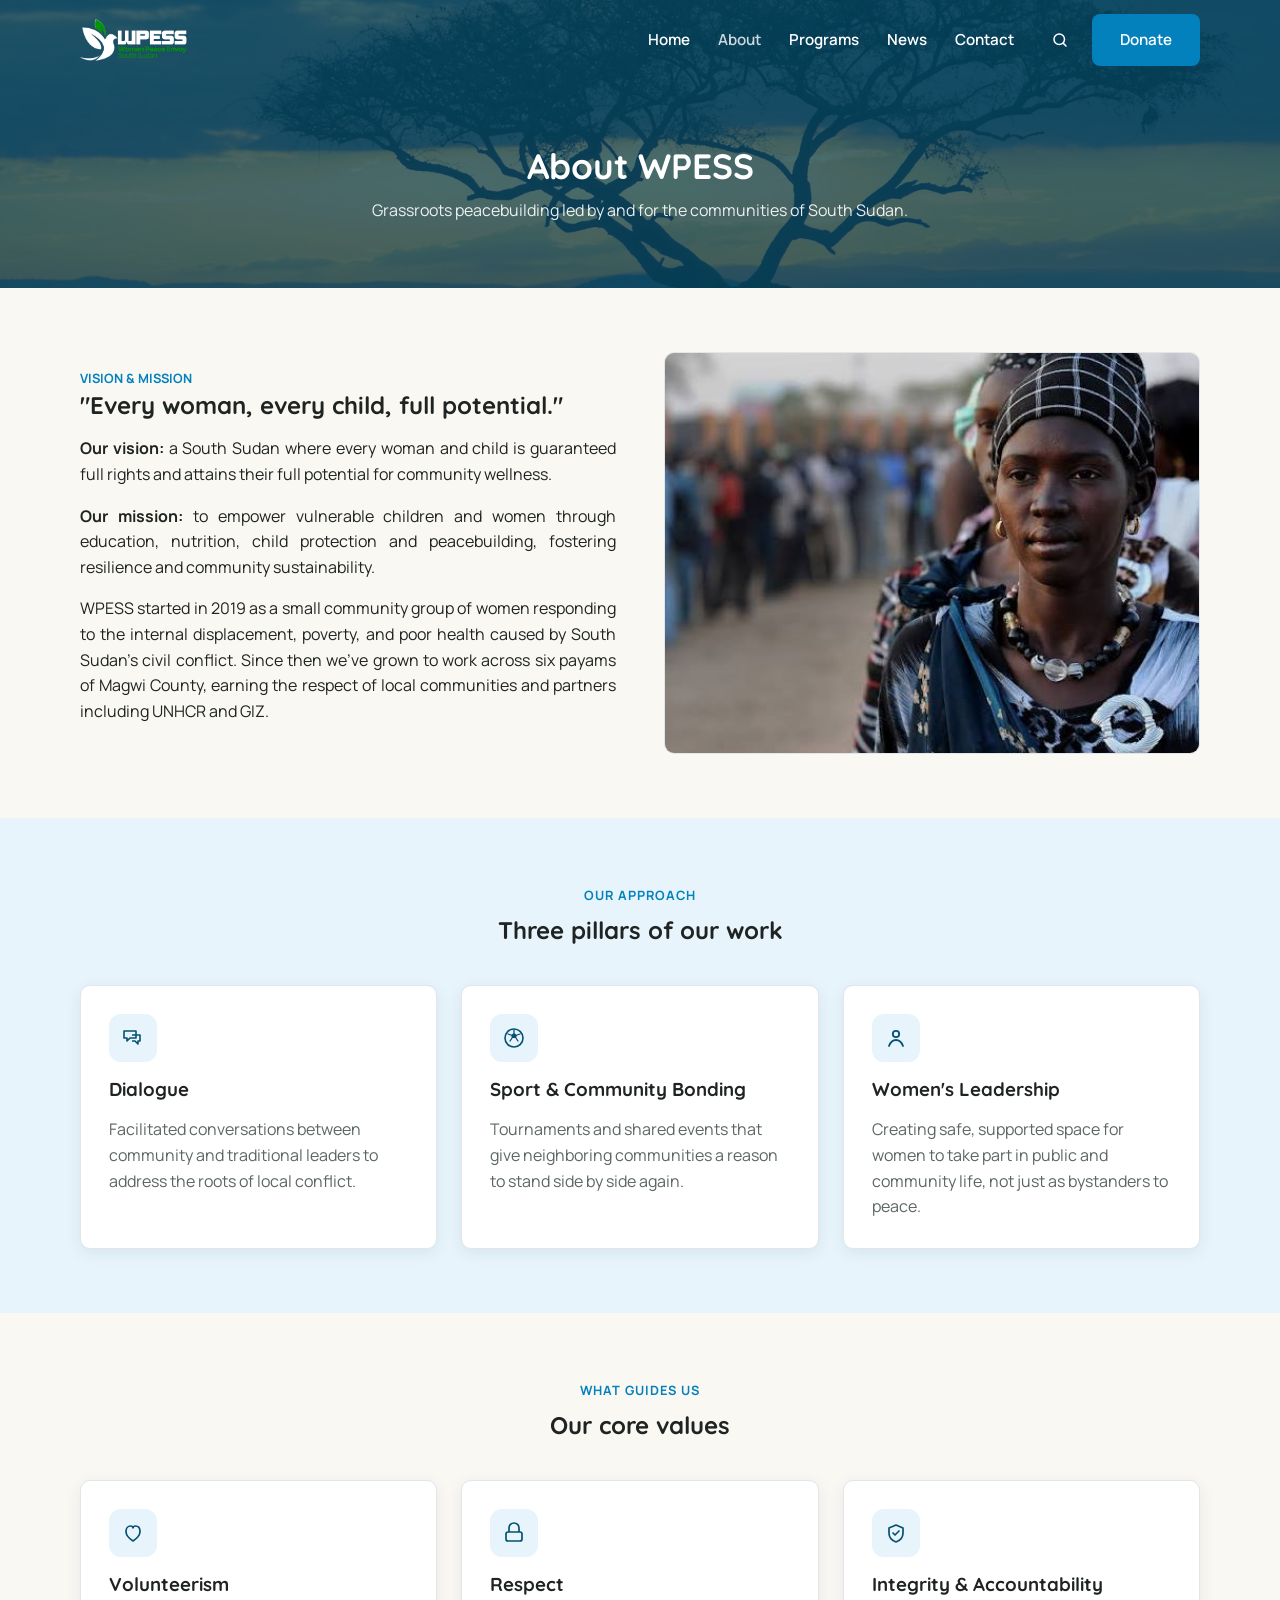
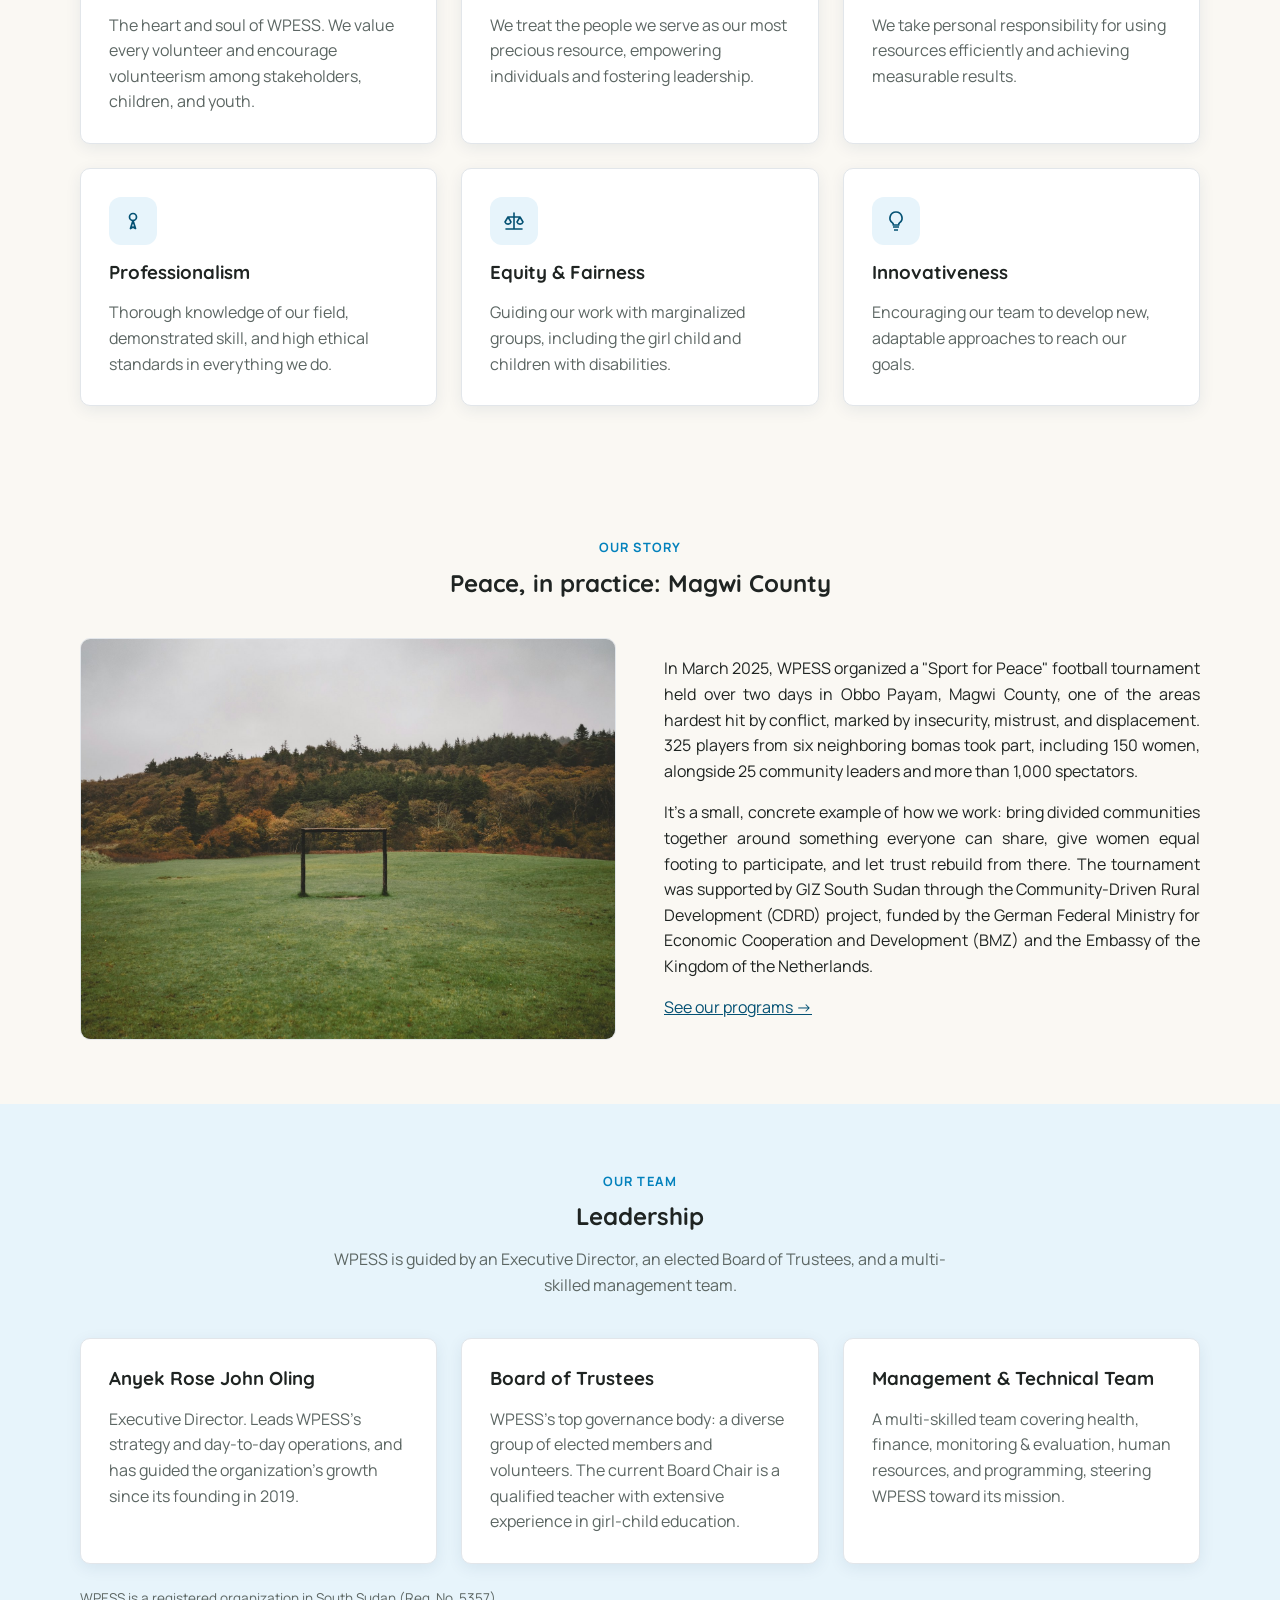
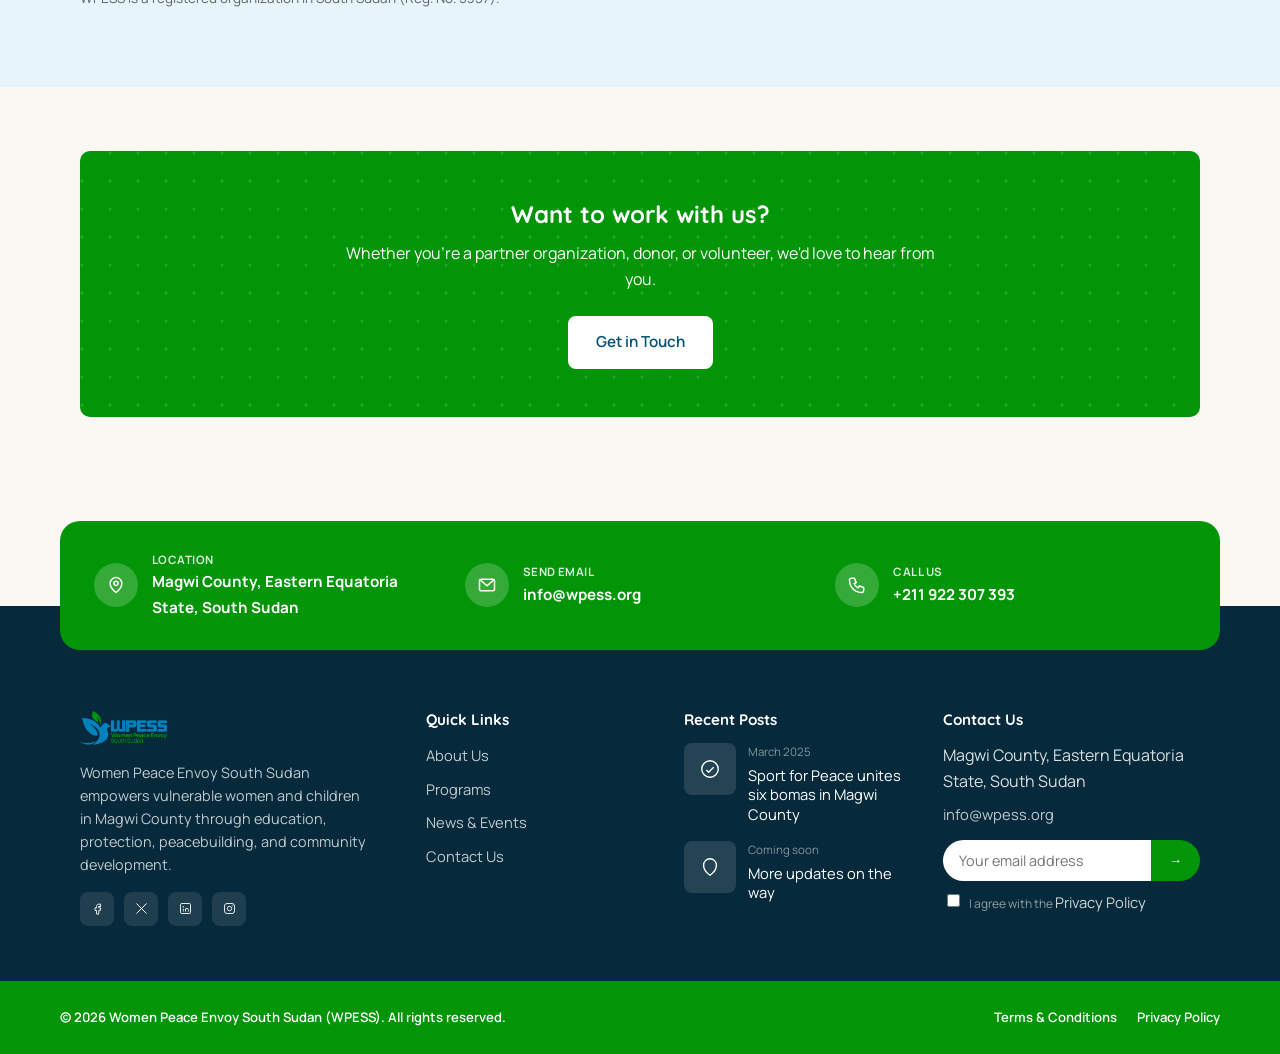
==== about/index.html @ 91c0497a "Serve pages at clean URLs without .html extensions Restructures about/contact/donate/news/programs i" ====
<!DOCTYPE html>
<html lang="en">
<head>
<meta charset="UTF-8" />
<meta name="viewport" content="width=device-width, initial-scale=1.0" />
<title>About Us | WPESS</title>
<meta name="description" content="Learn about Women Peace Envoy South Sudan (WPESS) and our approach to peacebuilding in Magwi County and beyond." />
<link rel="icon" type="image/png" sizes="32x32" href="/images/favicon-32.png" />
<link rel="icon" type="image/png" sizes="16x16" href="/images/favicon-16.png" />
<link rel="apple-touch-icon" sizes="180x180" href="/images/favicon-180.png" />
<link rel="preconnect" href="https://fonts.googleapis.com" />
<link rel="preconnect" href="https://fonts.gstatic.com" crossorigin />
<link href="https://fonts.googleapis.com/css2?family=Manrope:wght@400;500;600;700;800&family=Quicksand:wght@600;700&display=swap" rel="stylesheet" />
<link rel="stylesheet" href="/css/style.css" />
</head>
<body>

<header class="site-header">
  <div class="container nav-wrap">
    <a href="/" class="brand">
      <img src="/images/wpess-logo.png" alt="WPESS: Women Peace Envoy South Sudan" class="brand-logo brand-logo-color" />
      <img src="/images/wpess-logo-white.png" alt="WPESS: Women Peace Envoy South Sudan" class="brand-logo brand-logo-white" />
    </a>
    <div class="nav-right">
      <div class="nav-links-wrap">
        <ul class="nav-links">
          <li><a href="/">Home</a></li>
          <li><a href="/about/" class="active">About</a></li>
          <li class="has-mega">
            <a href="/programs/">Programs</a>
            <button class="mega-toggle" aria-label="Toggle Programs menu" aria-expanded="false">
              <svg width="10" height="10" viewBox="0 0 24 24" fill="none"><path d="m6 9 6 6 6-6" stroke="currentColor" stroke-width="2" stroke-linecap="round" stroke-linejoin="round"/></svg>
            </button>
            <div class="mega-menu">
              <div class="mega-grid">
                <div class="mega-col">
                  <h4>Our Approach</h4>
                  <ul>
                    <li><a href="/about/">Dialogue</a></li>
                    <li><a href="/about/">Sport &amp; Community Bonding</a></li>
                    <li><a href="/about/">Women's Leadership</a></li>
                  </ul>
                </div>
                <div class="mega-col mega-feature">
                  <span class="tag">Featured Program</span>
                  <h4>Sport for Peace</h4>
                  <p>325 players, 6 bomas, one tournament that rebuilt trust in Magwi County.</p>
                  <a href="/programs/" class="mega-feature-link">Read the story →</a>
                </div>
                <div class="mega-col">
                  <h4>Get Involved</h4>
                  <ul>
                    <li><a href="/donate/">Donate</a></li>
                    <li><a href="/contact/">Volunteer</a></li>
                    <li><a href="/contact/">Partner With Us</a></li>
                  </ul>
                </div>
              </div>
            </div>
          </li>
          <li><a href="/news/">News</a></li>
          <li><a href="/contact/">Contact</a></li>
        </ul>
      </div>
      <div class="nav-actions">
        <div class="nav-search">
          <button class="search-toggle" aria-label="Search" aria-expanded="false">
            <svg width="18" height="18" viewBox="0 0 24 24" fill="none"><circle cx="11" cy="11" r="7" stroke="currentColor" stroke-width="2"/><path d="m20 20-3.5-3.5" stroke="currentColor" stroke-width="2" stroke-linecap="round"/></svg>
          </button>
          <div class="nav-search-panel">
            <input type="search" class="nav-search-input" placeholder="Search the site" aria-label="Search the site" />
            <div class="nav-search-results"></div>
          </div>
        </div>
        <a href="/donate/" class="btn btn-secondary">Donate</a>
        <button class="nav-toggle" aria-label="Toggle navigation" aria-expanded="false">
          <span></span><span></span><span></span>
        </button>
      </div>
    </div>
  </div>
</header>

<section class="page-hero">
  <div class="container">
    <h1>About WPESS</h1>
    <p>Grassroots peacebuilding led by and for the communities of South Sudan.</p>
  </div>
</section>

<section>
  <div class="container feature-split">
    <div>
      <span class="eyebrow" style="color:var(--color-primary); font-weight:700; text-transform:uppercase; font-size:0.8rem;">Vision &amp; Mission</span>
      <h2>"Every woman, every child, full potential."</h2>
      <p><strong>Our vision:</strong> a South Sudan where every woman and child is guaranteed full rights and attains their full potential for community wellness.</p>
      <p><strong>Our mission:</strong> to empower vulnerable children and women through education, nutrition, child protection and peacebuilding, fostering resilience and community sustainability.</p>
      <p>WPESS started in 2019 as a small community group of women responding to the internal displacement, poverty, and poor health caused by South Sudan's civil conflict. Since then we've grown to work across six payams of Magwi County, earning the respect of local communities and partners including UNHCR and GIZ.</p>
    </div>
    <div class="feature-media photo">
      <img src="/images/woman-1.jpg" alt="A member of the WPESS community in South Sudan" />
    </div>
  </div>
</section>

<section class="stats-bar">
  <div class="container">
    <div class="section-heading">
      <span class="eyebrow">Our Approach</span>
      <h2>Three pillars of our work</h2>
    </div>
    <div class="card-grid">
      <div class="card">
        <div class="icon-badge">
          <svg width="24" height="24" viewBox="0 0 24 24" fill="none"><path d="M3 5h12v7H9l-3 3v-3H3V5Z" stroke="#045173" stroke-width="1.6" stroke-linejoin="round"/><path d="M11 9h8v6h-2v3l-3-3h-3" stroke="#045173" stroke-width="1.6" stroke-linejoin="round"/></svg>
        </div>
        <h3>Dialogue</h3>
        <p>Facilitated conversations between community and traditional leaders to address the roots of local conflict.</p>
      </div>
      <div class="card">
        <div class="icon-badge">
          <svg width="24" height="24" viewBox="0 0 24 24" fill="none"><circle cx="12" cy="12" r="9" stroke="#045173" stroke-width="1.6"/><path d="M12 7l3 2-1 3h-4l-1-3 3-2Z" fill="#045173"/><path d="M12 7V4M15 9l3-1M14 12l2 3M10 12l-2 3M9 9 6 8" stroke="#045173" stroke-width="1.3" stroke-linecap="round"/></svg>
        </div>
        <h3>Sport &amp; Community Bonding</h3>
        <p>Tournaments and shared events that give neighboring communities a reason to stand side by side again.</p>
      </div>
      <div class="card">
        <div class="icon-badge">
          <svg width="24" height="24" viewBox="0 0 24 24" fill="none"><circle cx="12" cy="8" r="3.2" stroke="#045173" stroke-width="1.8"/><path d="M5 20c1.5-4 4.2-6 7-6s5.5 2 7 6" stroke="#045173" stroke-width="1.8" stroke-linecap="round"/></svg>
        </div>
        <h3>Women's Leadership</h3>
        <p>Creating safe, supported space for women to take part in public and community life, not just as bystanders to peace.</p>
      </div>
    </div>
  </div>
</section>

<section>
  <div class="container">
    <div class="section-heading">
      <span class="eyebrow">What Guides Us</span>
      <h2>Our core values</h2>
    </div>
    <div class="card-grid">
      <div class="card">
        <div class="icon-badge">
          <svg width="24" height="24" viewBox="0 0 24 24" fill="none"><path d="M12 20s-7-4.2-7-9.5C5 7 7 5 9.5 5c1.2 0 2.4.7 2.5 2 .1-1.3 1.3-2 2.5-2C17 5 19 7 19 10.5 19 15.8 12 20 12 20Z" stroke="#045173" stroke-width="1.7" stroke-linejoin="round"/></svg>
        </div>
        <h3>Volunteerism</h3>
        <p>The heart and soul of WPESS. We value every volunteer and encourage volunteerism among stakeholders, children, and youth.</p>
      </div>
      <div class="card">
        <div class="icon-badge">
          <svg width="24" height="24" viewBox="0 0 24 24" fill="none"><path d="M7 11V7a5 5 0 0 1 10 0v4" stroke="#045173" stroke-width="1.7"/><rect x="4" y="11" width="16" height="9" rx="2" stroke="#045173" stroke-width="1.7"/></svg>
        </div>
        <h3>Respect</h3>
        <p>We treat the people we serve as our most precious resource, empowering individuals and fostering leadership.</p>
      </div>
      <div class="card">
        <div class="icon-badge">
          <svg width="24" height="24" viewBox="0 0 24 24" fill="none"><path d="M12 4 5 7v5c0 4.4 3 7.6 7 9 4-1.4 7-4.6 7-9V7l-7-3Z" stroke="#045173" stroke-width="1.7" stroke-linejoin="round"/><path d="m9 12 2 2 4-4" stroke="#045173" stroke-width="1.7" stroke-linecap="round" stroke-linejoin="round"/></svg>
        </div>
        <h3>Integrity &amp; Accountability</h3>
        <p>We take personal responsibility for using resources efficiently and achieving measurable results.</p>
      </div>
      <div class="card">
        <div class="icon-badge">
          <svg width="24" height="24" viewBox="0 0 24 24" fill="none"><circle cx="12" cy="8" r="3.5" stroke="#045173" stroke-width="1.7"/><path d="m12 11.5 2.5 8-2.5-1.5-2.5 1.5 2.5-8Z" stroke="#045173" stroke-width="1.7" stroke-linejoin="round"/></svg>
        </div>
        <h3>Professionalism</h3>
        <p>Thorough knowledge of our field, demonstrated skill, and high ethical standards in everything we do.</p>
      </div>
      <div class="card">
        <div class="icon-badge">
          <svg width="24" height="24" viewBox="0 0 24 24" fill="none"><path d="M12 4v16M6 8l-3 5a3.2 3.2 0 0 0 6 0L6 8Zm12 0l-3 5a3.2 3.2 0 0 0 6 0l-3-5ZM4 20h16M6 8h12" stroke="#045173" stroke-width="1.6" stroke-linecap="round" stroke-linejoin="round"/></svg>
        </div>
        <h3>Equity &amp; Fairness</h3>
        <p>Guiding our work with marginalized groups, including the girl child and children with disabilities.</p>
      </div>
      <div class="card">
        <div class="icon-badge">
          <svg width="24" height="24" viewBox="0 0 24 24" fill="none"><path d="M9 18h6M10 21h4M12 3a6 6 0 0 0-3.5 10.9c.5.4.8 1 .8 1.6v.5h5.4v-.5c0-.6.3-1.2.8-1.6A6 6 0 0 0 12 3Z" stroke="#045173" stroke-width="1.7" stroke-linejoin="round"/></svg>
        </div>
        <h3>Innovativeness</h3>
        <p>Encouraging our team to develop new, adaptable approaches to reach our goals.</p>
      </div>
    </div>
  </div>
</section>

<section>
  <div class="container">
    <div class="section-heading">
      <span class="eyebrow">Our Story</span>
      <h2>Peace, in practice: Magwi County</h2>
    </div>
    <div class="feature-split">
      <div class="feature-media photo">
        <img src="/images/football-field.jpg" alt="Football pitch" />
      </div>
      <div>
        <p>In March 2025, WPESS organized a "Sport for Peace" football tournament held over two days in Obbo Payam, Magwi County, one of the areas hardest hit by conflict, marked by insecurity, mistrust, and displacement. 325 players from six neighboring bomas took part, including 150 women, alongside 25 community leaders and more than 1,000 spectators.</p>
        <p>It's a small, concrete example of how we work: bring divided communities together around something everyone can share, give women equal footing to participate, and let trust rebuild from there. The tournament was supported by GIZ South Sudan through the Community-Driven Rural Development (CDRD) project, funded by the German Federal Ministry for Economic Cooperation and Development (BMZ) and the Embassy of the Kingdom of the Netherlands.</p>
        <p><a href="/programs/">See our programs →</a></p>
      </div>
    </div>
  </div>
</section>

<section class="stats-bar">
  <div class="container">
    <div class="section-heading">
      <span class="eyebrow">Our Team</span>
      <h2>Leadership</h2>
      <p>WPESS is guided by an Executive Director, an elected Board of Trustees, and a multi-skilled management team.</p>
    </div>
    <div class="card-grid">
      <div class="card">
        <h3>Anyek Rose John Oling</h3>
        <p>Executive Director. Leads WPESS's strategy and day-to-day operations, and has guided the organization's growth since its founding in 2019.</p>
      </div>
      <div class="card">
        <h3>Board of Trustees</h3>
        <p>WPESS's top governance body: a diverse group of elected members and volunteers. The current Board Chair is a qualified teacher with extensive experience in girl-child education.</p>
      </div>
      <div class="card">
        <h3>Management &amp; Technical Team</h3>
        <p>A multi-skilled team covering health, finance, monitoring &amp; evaluation, human resources, and programming, steering WPESS toward its mission.</p>
      </div>
    </div>
    <p class="form-note" style="margin-top:24px;">WPESS is a registered organization in South Sudan (Reg. No. 5357).</p>
  </div>
</section>

<section>
  <div class="container">
    <div class="cta-banner">
      <h2>Want to work with us?</h2>
      <p>Whether you're a partner organization, donor, or volunteer, we'd love to hear from you.</p>
      <a href="/contact/" class="btn btn-secondary">Get in Touch</a>
    </div>
  </div>
</section>

<section class="contact-strip">
  <div class="container contact-strip-grid">
    <div class="contact-strip-item">
      <span class="contact-strip-icon">
        <svg width="20" height="20" viewBox="0 0 24 24" fill="none"><path d="M12 21s-7-5-7-11a7 7 0 0 1 14 0c0 6-7 11-7 11Z" stroke="#fff" stroke-width="1.8"/><circle cx="12" cy="10" r="2.5" stroke="#fff" stroke-width="1.8"/></svg>
      </span>
      <div>
        <strong>Location</strong>
        <span>Magwi County, Eastern Equatoria State, South Sudan</span>
      </div>
    </div>
    <div class="contact-strip-item">
      <span class="contact-strip-icon">
        <svg width="20" height="20" viewBox="0 0 24 24" fill="none"><rect x="3" y="5" width="18" height="14" rx="2" stroke="#fff" stroke-width="1.8"/><path d="m4 6 8 7 8-7" stroke="#fff" stroke-width="1.8"/></svg>
      </span>
      <div>
        <strong>Send Email</strong>
        <span>info@wpess.org</span>
      </div>
    </div>
    <div class="contact-strip-item">
      <span class="contact-strip-icon">
        <svg width="20" height="20" viewBox="0 0 24 24" fill="none"><path d="M5 4h4l2 5-2.5 1.5a12 12 0 0 0 5 5L15 13l5 2v4a2 2 0 0 1-2 2C9.4 21 3 14.6 3 6a2 2 0 0 1 2-2Z" stroke="#fff" stroke-width="1.8" stroke-linejoin="round"/></svg>
      </span>
      <div>
        <strong>Call Us</strong>
        <span>+211 922 307 393</span>
      </div>
    </div>
  </div>
</section>

<footer class="site-footer">
  <div class="container">
    <div class="footer-grid">
      <div>
        <img src="/images/wpess-logo.png" alt="WPESS logo" class="footer-logo" />
        <p style="color:rgba(255,255,255,0.75); font-size:0.9rem; max-width:32ch;">Women Peace Envoy South Sudan empowers vulnerable women and children in Magwi County through education, protection, peacebuilding, and community development.</p>
        <!-- TODO: link these to WPESS's real social media accounts -->
        <div class="social-icons">
          <a href="#" aria-label="Facebook"><svg width="15" height="15" viewBox="0 0 24 24" fill="none"><path d="M14 9h3V5h-3c-2 0-3.5 1.5-3.5 3.5V11H8v4h2.5v6H14v-6h2.6l.4-4h-3V9c0-.6.4-1 1-1Z" stroke="#fff" stroke-width="1.4" stroke-linejoin="round"/></svg></a>
          <a href="#" aria-label="X / Twitter"><svg width="15" height="15" viewBox="0 0 24 24" fill="none"><path d="M4 4l16 16M20 4 4 20" stroke="#fff" stroke-width="1.6"/></svg></a>
          <a href="#" aria-label="LinkedIn"><svg width="15" height="15" viewBox="0 0 24 24" fill="none"><rect x="4" y="4" width="16" height="16" rx="2" stroke="#fff" stroke-width="1.4"/><circle cx="8.5" cy="9" r="1" fill="#fff"/><path d="M8.5 12v5M12 12v5M12 14c0-1.4 1-2.3 2.3-2.3s2.2.9 2.2 2.3v3" stroke="#fff" stroke-width="1.3"/></svg></a>
          <a href="#" aria-label="Instagram"><svg width="15" height="15" viewBox="0 0 24 24" fill="none"><rect x="4" y="4" width="16" height="16" rx="4" stroke="#fff" stroke-width="1.4"/><circle cx="12" cy="12" r="3.5" stroke="#fff" stroke-width="1.4"/><circle cx="16.5" cy="7.5" r="0.8" fill="#fff"/></svg></a>
        </div>
      </div>
      <div>
        <h4>Quick Links</h4>
        <ul>
          <li><a href="/about/">About Us</a></li>
          <li><a href="/programs/">Programs</a></li>
          <li><a href="/news/">News &amp; Events</a></li>
          <li><a href="/contact/">Contact Us</a></li>
        </ul>
      </div>
      <div>
        <h4>Recent Posts</h4>
        <!-- TODO: replace with real recent posts as they're published on news.html -->
        <div class="footer-post">
          <span class="footer-post-thumb">
            <svg width="22" height="22" viewBox="0 0 24 24" fill="none"><circle cx="12" cy="12" r="9" stroke="#fff" stroke-width="1.5"/><path d="M8 13l2.5 2.5L16 10" stroke="#fff" stroke-width="1.5"/></svg>
          </span>
          <div>
            <div class="footer-post-meta">March 2025</div>
            <div class="footer-post-title"><a href="/news/" style="color:#fff;text-decoration:none;">Sport for Peace unites six bomas in Magwi County</a></div>
          </div>
        </div>
        <div class="footer-post">
          <span class="footer-post-thumb">
            <svg width="22" height="22" viewBox="0 0 24 24" fill="none"><path d="M12 21s-7-5-7-11a7 7 0 0 1 14 0c0 6-7 11-7 11Z" stroke="#fff" stroke-width="1.5"/></svg>
          </span>
          <div>
            <div class="footer-post-meta">Coming soon</div>
            <div class="footer-post-title"><a href="/news/" style="color:#fff;text-decoration:none;">More updates on the way</a></div>
          </div>
        </div>
      </div>
      <div>
        <h4>Contact Us</h4>
        <ul>
          <li>Magwi County, Eastern Equatoria State, South Sudan</li>
          <li><a href="mailto:info@wpess.org">info@wpess.org</a></li>
        </ul>
        <form data-local-only>
          <div class="newsletter-inline">
            <input type="email" name="email" placeholder="Your email address" required aria-label="Email address" />
            <button type="submit" aria-label="Subscribe">→</button>
          </div>
          <label class="newsletter-agree">
            <input type="checkbox" required style="margin-top:3px;" />
            <span>I agree with the <a href="#" style="color:rgba(255,255,255,0.8);">Privacy Policy</a></span>
          </label>
          <p class="form-status"></p>
        </form>
      </div>
    </div>
  </div>
  <div class="footer-bottom">
    <div class="container footer-bottom-inner">
      <div>&copy; <span id="year"></span> Women Peace Envoy South Sudan (WPESS). All rights reserved.</div>
      <div class="footer-bottom-links">
        <a href="#">Terms &amp; Conditions</a>
        <a href="#">Privacy Policy</a>
      </div>
    </div>
  </div>
</footer>

<script>document.getElementById("year").textContent = new Date().getFullYear();</script>
<script src="/js/script.js"></script>
</body>
</html>
---- css/style.css ----
/* WPESS - Women Peace Envoy South Sudan
   Base styles */

:root {
  --color-primary: #0281bc;
  --color-primary-dark: #045173;
  --color-primary-light: #e7f4fb;
  --color-accent: #029508;
  --color-accent-dark: #027a07;
  --color-footer: #06293b;
  --color-ink: #1f2422;
  --color-muted: #5c6663;
  --color-bg: #faf8f3;
  --color-surface: #ffffff;
  --color-border: #e2e6ea;
  --radius: 10px;
  --shadow: 0 4px 16px rgba(15, 45, 84, 0.08);
  --max-width: 1160px;
}

* {
  box-sizing: border-box;
}

html {
  scroll-behavior: smooth;
}

body {
  margin: 0;
  font-family: "Manrope", "Segoe UI", system-ui, -apple-system, Roboto, Helvetica, Arial, sans-serif;
  color: var(--color-ink);
  background: var(--color-bg);
  line-height: 1.6;
}

h1, h2, h3, h4 {
  font-family: "Quicksand", "Segoe UI", system-ui, -apple-system, Roboto, Helvetica, Arial, sans-serif;
}

img {
  max-width: 100%;
  display: block;
}

a {
  color: var(--color-primary-dark);
}

.container {
  max-width: var(--max-width);
  margin: 0 auto;
  padding: 0 20px;
}

h1, h2, h3, h4 {
  line-height: 1.25;
  margin: 0 0 0.5em;
}

section {
  padding: 64px 0;
}

.section-heading {
  text-align: center;
  max-width: 640px;
  margin: 0 auto 40px;
}

.section-heading .eyebrow {
  display: inline-block;
  color: var(--color-primary);
  font-weight: 700;
  letter-spacing: 0.08em;
  text-transform: uppercase;
  font-size: 0.8rem;
  margin-bottom: 10px;
}

.section-heading p {
  color: var(--color-muted);
}

/* Buttons */
.btn {
  display: inline-block;
  padding: 12px 26px;
  border-radius: 8px;
  font-weight: 600;
  text-decoration: none;
  border: 2px solid transparent;
  cursor: pointer;
  font-size: 0.95rem;
  transition: transform 0.15s ease, background 0.15s ease, color 0.15s ease;
}

.btn:hover {
  transform: translateY(-1px);
}

.btn-primary {
  background: var(--color-accent);
  color: #fff;
}

.btn-primary:hover {
  background: var(--color-accent-dark);
  color: #fff;
}

.btn-outline {
  background: transparent;
  border-color: rgba(255, 255, 255, 0.7);
  color: #fff;
}

.btn-outline:hover {
  background: rgba(255, 255, 255, 0.15);
}

.btn-secondary {
  background: var(--color-primary);
  color: #fff;
}

.btn-secondary:hover {
  background: var(--color-primary-dark);
}

.btn-paypal {
  background: #003087;
  color: #fff;
  display: inline-flex;
  align-items: center;
  gap: 8px;
  margin-top: 6px;
}

.btn-paypal:hover {
  background: #001c64;
  color: #fff;
}

/* Header / Nav */
.site-header {
  position: fixed;
  top: 0;
  left: 0;
  right: 0;
  z-index: 100;
  background: transparent;
  border-bottom: 0;
  transition: background 0.25s ease, box-shadow 0.25s ease;
}

.site-header.scrolled {
  background: var(--color-surface);
  border-bottom: 1px solid var(--color-border);
  box-shadow: 0 4px 16px rgba(15, 45, 84, 0.08);
}

.nav-wrap {
  display: flex;
  align-items: center;
  justify-content: space-between;
  padding: 14px 20px;
}

.brand {
  display: flex;
  align-items: center;
  gap: 10px;
  text-decoration: none;
  color: var(--color-ink);
}

.brand-logo {
  height: 44px;
  width: auto;
}

.brand-logo-color {
  display: none;
}

.brand-logo-white {
  display: block;
}

.site-header.scrolled .brand-logo-color {
  display: block;
}

.site-header.scrolled .brand-logo-white {
  display: none;
}

.footer-logo {
  height: 36px;
  width: auto;
  display: block;
  margin-bottom: 14px;
}

.nav-right {
  display: flex;
  align-items: center;
  gap: 28px;
}

.nav-links {
  display: flex;
  align-items: center;
  gap: 28px;
  list-style: none;
  margin: 0;
  padding: 0;
}

.nav-links a {
  text-decoration: none;
  color: #fff;
  font-weight: 600;
  font-size: 0.95rem;
  transition: color 0.25s ease;
}

.nav-links a.active,
.nav-links a:hover {
  color: #fff;
  opacity: 0.8;
}

.site-header.scrolled .nav-links a {
  color: var(--color-ink);
}

.site-header.scrolled .nav-links a.active,
.site-header.scrolled .nav-links a:hover {
  color: var(--color-primary);
  opacity: 1;
}

.nav-actions {
  display: flex;
  align-items: center;
  gap: 14px;
}

.nav-actions .btn,
.nav-actions .btn:hover {
  color: #fff;
}

/* Header search */
.nav-search {
  position: relative;
}

.search-toggle {
  display: flex;
  align-items: center;
  justify-content: center;
  width: 36px;
  height: 36px;
  background: none;
  border: none;
  border-radius: 50%;
  cursor: pointer;
  color: #fff;
  transition: background 0.15s ease, color 0.15s ease;
}

.site-header.scrolled .search-toggle {
  color: var(--color-ink);
}

.search-toggle:hover {
  background: var(--color-primary-light);
  color: var(--color-primary);
}

.nav-search-panel {
  position: absolute;
  top: calc(100% + 12px);
  right: 0;
  width: 300px;
  max-width: 82vw;
  background: var(--color-surface);
  border: 1px solid var(--color-border);
  border-radius: 12px;
  box-shadow: var(--shadow);
  padding: 14px;
  opacity: 0;
  visibility: hidden;
  transform: translateY(6px);
  transition: opacity 0.2s ease, transform 0.2s ease, visibility 0.2s;
  z-index: 200;
}

.nav-search.open .nav-search-panel {
  opacity: 1;
  visibility: visible;
  transform: translateY(0);
}

.nav-search-input {
  width: 100%;
  padding: 9px 12px;
  border-radius: 8px;
  border: 1px solid var(--color-border);
  font-family: inherit;
  font-size: 0.9rem;
  background: var(--color-bg);
  color: var(--color-ink);
}

.nav-search-results {
  margin-top: 10px;
  display: flex;
  flex-direction: column;
  gap: 3px;
  max-height: 240px;
  overflow-y: auto;
}

.nav-search-results a {
  display: block;
  padding: 8px 10px;
  border-radius: 8px;
  text-decoration: none;
  color: var(--color-ink);
  font-size: 0.9rem;
  font-weight: 600;
}

.nav-search-results a:hover {
  background: var(--color-primary-light);
  color: var(--color-primary-dark);
}

.nav-search-empty {
  color: var(--color-muted);
  font-size: 0.85rem;
  padding: 6px 4px;
}

/* Mega menu */
.has-mega {
  position: relative;
  display: flex;
  align-items: center;
  gap: 2px;
}

.mega-toggle {
  display: none;
  background: none;
  border: none;
  cursor: pointer;
  padding: 4px;
  color: var(--color-ink);
}

.mega-menu {
  position: absolute;
  top: calc(100% + 18px);
  left: 50%;
  width: 640px;
  max-width: 90vw;
  background: var(--color-surface);
  border: 1px solid var(--color-border);
  border-radius: 14px;
  box-shadow: var(--shadow);
  padding: 28px;
  z-index: 200;
  opacity: 0;
  visibility: hidden;
  pointer-events: none;
  transform: translateX(-50%) translateY(6px);
  transition: opacity 0.22s ease, transform 0.22s ease, visibility 0.22s;
}

.has-mega:hover .mega-menu,
.has-mega.open .mega-menu {
  opacity: 1;
  visibility: visible;
  pointer-events: auto;
  transform: translateX(-50%) translateY(0);
}

.mega-grid {
  display: grid;
  grid-template-columns: 1fr 1.2fr 1fr;
  gap: 28px;
}

.mega-col h4 {
  font-size: 0.78rem;
  text-transform: uppercase;
  letter-spacing: 0.05em;
  color: var(--color-muted);
  margin-bottom: 14px;
}

.mega-col ul {
  list-style: none;
  margin: 0;
  padding: 0;
}

.mega-col li {
  margin-bottom: 10px;
}

.mega-col a {
  color: var(--color-ink);
  text-decoration: none;
  font-weight: 600;
  font-size: 0.92rem;
}

.mega-col a:hover {
  color: var(--color-primary);
}

.mega-feature {
  background: var(--color-primary-light);
  border-radius: 10px;
  padding: 18px;
}

.mega-feature h4 {
  text-transform: none;
  letter-spacing: 0;
  font-size: 1rem;
  color: var(--color-primary-dark);
  margin: 10px 0 6px;
}

.mega-feature p {
  font-size: 0.85rem;
  color: var(--color-muted);
  margin-bottom: 12px;
}

.mega-feature-link {
  font-size: 0.85rem;
  font-weight: 700;
  color: var(--color-primary-dark) !important;
}

.nav-toggle {
  display: none;
  background: none;
  border: none;
  cursor: pointer;
  padding: 6px;
}

.nav-toggle span {
  display: block;
  width: 24px;
  height: 2px;
  background: #fff;
  margin: 5px 0;
  transition: transform 0.25s ease, opacity 0.2s ease, background 0.25s ease;
}

.site-header.scrolled .nav-toggle span {
  background: var(--color-ink);
}

.nav-toggle.open span:nth-child(1) {
  transform: translateY(7px) rotate(45deg);
}

.nav-toggle.open span:nth-child(2) {
  opacity: 0;
}

.nav-toggle.open span:nth-child(3) {
  transform: translateY(-7px) rotate(-45deg);
}

/* Hero */
.hero {
  background-color: var(--color-primary-dark);
  background-image:
    url("data:image/svg+xml,%3Csvg xmlns='http://www.w3.org/2000/svg' width='10' height='10'%3E%3Crect width='10' height='10' fill='%23045173' fill-opacity='0.72'/%3E%3C/svg%3E"),
    url("/images/savanna-landscape.jpg");
  background-size: cover, cover;
  background-position: center, center;
  background-repeat: no-repeat, no-repeat;
  color: #fff;
  padding: calc(var(--header-h, 76px) + 48px) 0 48px;
  min-height: 100vh;
  min-height: 100svh;
  display: flex;
  align-items: center;
}

.hero > .container {
  width: 100%;
}

.hero-inner {
  display: grid;
  grid-template-columns: 1.1fr 0.9fr;
  gap: 48px;
  align-items: center;
}

.hero h1 {
  font-size: 2.6rem;
  margin-bottom: 18px;
}

.hero p {
  font-size: 1.1rem;
  color: rgba(255, 255, 255, 0.9);
  max-width: 46ch;
  margin-bottom: 30px;
}

.hero-actions {
  display: flex;
  gap: 14px;
  flex-wrap: wrap;
}

.hero-tag {
  display: inline-flex;
  align-items: center;
  gap: 8px;
  background: rgba(255, 255, 255, 0.12);
  color: #fff;
  padding: 7px 16px;
  border-radius: 999px;
  font-size: 0.8rem;
  font-weight: 700;
  margin-bottom: 18px;
}

.hero-tag svg {
  width: 14px;
  height: 14px;
  flex-shrink: 0;
}

.hero-stat-badge {
  display: inline-flex;
  align-items: center;
  gap: 14px;
  margin-top: 26px;
}

.hero-stat-badge .avatars {
  display: flex;
}

.hero-stat-badge .avatars span {
  width: 34px;
  height: 34px;
  border-radius: 50%;
  border: 2px solid var(--color-primary-dark);
  margin-left: -10px;
  display: flex;
  align-items: center;
  justify-content: center;
  font-size: 0.68rem;
  font-weight: 700;
  color: #fff;
  background: var(--color-accent);
}

.hero-stat-badge .avatars span:first-child {
  margin-left: 0;
}

.hero-stat-badge .avatars span:nth-child(2) {
  background: var(--color-primary);
}

.hero-stat-badge strong {
  display: block;
  color: #fff;
  font-size: 1.05rem;
}

.hero-stat-badge small {
  color: rgba(255, 255, 255, 0.7);
  font-size: 0.78rem;
}

.hero-media {
  position: relative;
  border-radius: 42% 58% 54% 46% / 46% 42% 58% 54%;
  overflow: hidden;
  background: rgba(255, 255, 255, 0.1);
  border: 1px solid rgba(255, 255, 255, 0.18);
  aspect-ratio: 4 / 3;
  display: flex;
  align-items: center;
  justify-content: center;
}

.hero-media svg {
  width: 100%;
  height: 100%;
}

.hero-media img {
  width: 100%;
  height: 100%;
  object-fit: cover;
  display: block;
}

.hero-slide {
  position: absolute;
  inset: 0;
  opacity: 0;
  transition: opacity 1.2s ease;
}

.hero-slide.active {
  opacity: 1;
}

.hero-slideshow-dots {
  position: absolute;
  bottom: 14px;
  left: 50%;
  transform: translateX(-50%);
  display: flex;
  gap: 8px;
  z-index: 2;
}

.hero-slideshow-dots button {
  width: 8px;
  height: 8px;
  border-radius: 50%;
  border: none;
  background: rgba(255, 255, 255, 0.5);
  padding: 0;
  cursor: pointer;
  transition: background 0.2s ease, transform 0.2s ease;
}

.hero-slideshow-dots button.active {
  background: #fff;
  transform: scale(1.25);
}

.page-hero {
  background-color: var(--color-primary-dark);
  background-image:
    url("data:image/svg+xml,%3Csvg xmlns='http://www.w3.org/2000/svg' width='10' height='10'%3E%3Crect width='10' height='10' fill='%23045173' fill-opacity='0.72'/%3E%3C/svg%3E"),
    url("/images/savanna-landscape.jpg");
  background-size: cover, cover;
  background-position: center, center;
  background-repeat: no-repeat, no-repeat;
  color: #fff;
  padding: calc(var(--header-h, 76px) + 64px) 0 64px;
  text-align: center;
}

.page-hero h1 {
  font-size: 2.2rem;
  margin-bottom: 10px;
}

.page-hero p {
  color: rgba(255, 255, 255, 0.9);
  max-width: 60ch;
  margin: 0 auto;
}

/* Stats */
.stats-bar {
  background: var(--color-primary-light);
}

.stats-grid {
  display: grid;
  grid-template-columns: repeat(4, 1fr);
  gap: 20px;
  text-align: center;
}

.stat-number {
  font-size: 2.2rem;
  font-weight: 800;
  color: var(--color-primary-dark);
}

.stat-label {
  color: var(--color-muted);
  font-size: 0.92rem;
}

.stats-note {
  text-align: center;
  color: var(--color-muted);
  font-size: 0.85rem;
  margin-top: 22px;
}

/* Cards */
.card-grid {
  display: grid;
  grid-template-columns: repeat(3, 1fr);
  gap: 24px;
}

.card {
  background: var(--color-surface);
  border: 1px solid var(--color-border);
  border-radius: var(--radius);
  padding: 28px;
  box-shadow: var(--shadow);
}

.card h3 {
  margin-bottom: 10px;
}

.card p {
  color: var(--color-muted);
  margin-bottom: 0;
}

.icon-badge {
  width: 48px;
  height: 48px;
  border-radius: 12px;
  background: var(--color-primary-light);
  color: var(--color-primary-dark);
  display: flex;
  align-items: center;
  justify-content: center;
  margin-bottom: 16px;
}

/* Two column feature */
.feature-split {
  display: grid;
  grid-template-columns: 1fr 1fr;
  gap: 48px;
  align-items: center;
}

.feature-split p {
  text-align: justify;
  hyphens: none;
}

.feature-media {
  background: var(--color-primary-light);
  border-radius: var(--radius);
  aspect-ratio: 4 / 3;
  display: flex;
  align-items: center;
  justify-content: center;
  padding: 30px;
  border: 1px solid var(--color-border);
  overflow: hidden;
}

.feature-media.photo {
  padding: 0;
}

.feature-media img {
  width: 100%;
  height: 100%;
  object-fit: cover;
  display: block;
}

.feature-media svg {
  width: 70%;
  height: 70%;
}

.tag-list {
  display: flex;
  flex-wrap: wrap;
  gap: 8px;
  margin-top: 18px;
}

.tag {
  background: var(--color-primary-light);
  color: var(--color-primary-dark);
  font-size: 0.8rem;
  font-weight: 600;
  padding: 5px 12px;
  border-radius: 999px;
}

/* Banner CTA */
.cta-banner {
  background-color: var(--color-accent);
  background-image: url("data:image/svg+xml,%3Csvg xmlns='http://www.w3.org/2000/svg' width='28' height='28'%3E%3Ccircle cx='2' cy='2' r='1.6' fill='%23ffffff' fill-opacity='0.14'/%3E%3C/svg%3E");
  color: #fff;
  border-radius: var(--radius);
  padding: 48px;
  text-align: center;
}

.cta-banner h2 {
  margin-bottom: 12px;
}

.cta-banner p {
  max-width: 60ch;
  margin: 0 auto 24px;
}

.cta-banner .btn {
  background: #fff;
  color: var(--color-primary-dark);
}

.cta-banner .btn:hover {
  background: var(--color-primary-dark);
  color: #fff;
}

/* Forms */
.form-grid {
  display: grid;
  gap: 16px;
  max-width: 560px;
}

.form-field label {
  display: flex;
  align-items: center;
  gap: 7px;
  font-weight: 600;
  margin-bottom: 6px;
  font-size: 0.9rem;
  color: var(--color-ink);
}

.form-field label svg {
  color: var(--color-primary);
  flex-shrink: 0;
}

/* Contact page */
.contact-grid {
  align-items: stretch;
}

.contact-card {
  display: flex;
  flex-direction: column;
}

.contact-intro {
  color: var(--color-muted);
  margin-bottom: 26px;
}

.contact-detail-list {
  display: flex;
  flex-direction: column;
  gap: 22px;
}

.contact-detail-item {
  display: flex;
  align-items: flex-start;
  gap: 16px;
}

.contact-detail-item .icon-badge {
  width: 44px;
  height: 44px;
  border-radius: 10px;
  margin-bottom: 0;
  flex-shrink: 0;
}

.contact-detail-item strong {
  display: block;
  font-size: 0.95rem;
  margin-bottom: 4px;
}

.contact-detail-item p {
  margin: 0;
  color: var(--color-muted);
  font-size: 0.95rem;
}

.contact-detail-item a {
  color: var(--color-primary);
  text-decoration: none;
  font-weight: 600;
}

.contact-detail-item a:hover {
  text-decoration: underline;
}

.contact-map-section {
  padding-top: 0;
}

.map-embed {
  border-radius: var(--radius);
  overflow: hidden;
  box-shadow: var(--shadow);
  line-height: 0;
}

.map-embed iframe {
  display: block;
}

.social-icons.light {
  margin-top: 4px;
}

.social-icons.light a {
  background: var(--color-primary-light);
  color: var(--color-primary-dark);
}

.social-icons.light a:hover {
  background: var(--color-primary);
  color: #fff;
}

.btn svg {
  vertical-align: -2px;
  margin-right: 6px;
}

.form-field input,
.form-field textarea,
.form-field select {
  width: 100%;
  padding: 11px 14px;
  border-radius: 8px;
  border: 1px solid var(--color-border);
  font-family: inherit;
  font-size: 0.95rem;
  background: var(--color-surface);
  color: var(--color-ink);
}

.form-field textarea {
  resize: vertical;
  min-height: 120px;
}

.form-note {
  font-size: 0.85rem;
  color: var(--color-muted);
}

.form-status {
  font-size: 0.9rem;
  font-weight: 600;
}

/* Donate options */
.donate-options {
  display: grid;
  grid-template-columns: repeat(auto-fit, minmax(230px, 1fr));
  gap: 20px;
}

.donate-option {
  border: 1px solid var(--color-border);
  border-radius: var(--radius);
  padding: 24px;
  background: var(--color-surface);
}

.donate-option h3 {
  font-size: 1.05rem;
}

.donate-option dl {
  margin: 14px 0 0;
  font-size: 0.9rem;
}

.donate-option dt {
  color: var(--color-muted);
  margin-top: 8px;
}

.donate-option dd {
  margin: 0;
  font-weight: 600;
}

/* Timeline / news */
.news-post {
  border: 1px solid var(--color-border);
  border-radius: var(--radius);
  background: var(--color-surface);
  padding: 28px;
  margin-bottom: 24px;
  box-shadow: var(--shadow);
}

.news-post p {
  text-align: justify;
  hyphens: none;
}

.news-meta {
  color: var(--color-muted);
  font-size: 0.85rem;
  text-transform: uppercase;
  letter-spacing: 0.04em;
  margin-bottom: 8px;
}

.placeholder-card {
  border: 1px dashed var(--color-border);
  border-radius: var(--radius);
  padding: 24px;
  color: var(--color-muted);
  background: rgba(0, 0, 0, 0.015);
}

/* Contact strip: an inset card that stands between the page content and the footer,
   with its lower edge overlapping the footer's dark background */
.contact-strip {
  position: relative;
  z-index: 2;
  padding: 0;
  margin: 40px 0 -44px;
}

.contact-strip-grid {
  background-color: var(--color-accent);
  border-radius: 20px;
  padding: 30px 34px;
  display: grid;
  grid-template-columns: repeat(3, 1fr);
  gap: 20px;
}

.contact-strip-item {
  display: flex;
  align-items: center;
  gap: 14px;
  color: #fff;
}

.contact-strip-icon {
  width: 44px;
  height: 44px;
  border-radius: 50%;
  background: rgba(255, 255, 255, 0.2);
  display: flex;
  align-items: center;
  justify-content: center;
  flex-shrink: 0;
}

.contact-strip-item strong {
  display: block;
  font-size: 0.72rem;
  text-transform: uppercase;
  letter-spacing: 0.04em;
  opacity: 0.85;
  font-weight: 700;
}

.contact-strip-item span {
  font-weight: 700;
  font-size: 0.95rem;
}

/* Footer */
.site-footer {
  background-color: var(--color-footer);
  color: rgba(255, 255, 255, 0.85);
  padding: 104px 0 0;
}

.footer-post {
  display: flex;
  gap: 12px;
  margin-bottom: 16px;
}

.footer-post-thumb {
  width: 52px;
  height: 52px;
  border-radius: 8px;
  background: rgba(255, 255, 255, 0.12);
  flex-shrink: 0;
  display: flex;
  align-items: center;
  justify-content: center;
}

.footer-post-meta {
  font-size: 0.72rem;
  color: rgba(255, 255, 255, 0.5);
  margin-bottom: 4px;
}

.footer-post-title {
  font-size: 0.85rem;
  color: #fff;
  line-height: 1.35;
}

.newsletter-inline {
  display: flex;
  margin-top: 12px;
}

.newsletter-inline input {
  flex: 1;
  min-width: 0;
  border-radius: 999px 0 0 999px;
  border: none;
  padding: 11px 16px;
  font-family: inherit;
  font-size: 0.9rem;
}

.newsletter-inline button {
  border-radius: 0 999px 999px 0;
  border: none;
  background: var(--color-accent);
  color: #fff;
  padding: 0 18px;
  cursor: pointer;
  font-weight: 700;
}

.newsletter-agree {
  font-size: 0.75rem;
  color: rgba(255, 255, 255, 0.55);
  margin-top: 10px;
  display: flex;
  gap: 6px;
  align-items: flex-start;
}

.footer-grid {
  display: grid;
  grid-template-columns: 1.4fr 1fr 1fr 1fr;
  gap: 40px;
  margin-bottom: 52px;
}

.footer-grid h4 {
  color: #fff;
  font-size: 0.95rem;
  margin-bottom: 14px;
}

.footer-grid ul {
  list-style: none;
  padding: 0;
  margin: 0;
}

.footer-grid li {
  margin-bottom: 8px;
}

.footer-grid a {
  color: rgba(255, 255, 255, 0.75);
  text-decoration: none;
  font-size: 0.92rem;
}

.footer-grid a:hover {
  color: #fff;
}

.social-icons {
  display: flex;
  gap: 10px;
  margin-top: 16px;
}

.social-icons a {
  width: 34px;
  height: 34px;
  border-radius: 8px;
  background: rgba(255, 255, 255, 0.1);
  display: flex;
  align-items: center;
  justify-content: center;
}

.social-icons a:hover {
  background: var(--color-accent);
}

.social-icons svg {
  width: 15px;
  height: 15px;
}

/* Bottom bar: a full-width green strip carrying copyright + legal links */
.footer-bottom {
  background: var(--color-accent);
  margin-top: 36px;
}

.footer-bottom-inner {
  padding: 26px 0;
  display: flex;
  flex-wrap: wrap;
  align-items: center;
  justify-content: space-between;
  gap: 12px;
  font-size: 0.82rem;
  font-weight: 600;
  color: #fff;
}

.footer-bottom-links {
  display: flex;
  gap: 20px;
}

.footer-bottom-links a {
  color: #fff;
  text-decoration: none;
}

.footer-bottom-links a:hover {
  text-decoration: underline;
}

/* Responsive */
@media (max-width: 860px) {
  .hero-inner,
  .feature-split {
    grid-template-columns: 1fr;
  }

  .hero-media {
    order: -1;
  }

  .card-grid,
  .donate-options {
    grid-template-columns: 1fr 1fr;
  }

  .stats-grid {
    grid-template-columns: 1fr 1fr;
  }

  .footer-grid {
    grid-template-columns: 1fr 1fr;
  }

  .contact-strip-grid {
    grid-template-columns: 1fr;
    gap: 14px;
  }
}

@media (max-width: 620px) {
  .nav-right {
    gap: 8px;
  }

  .nav-links-wrap {
    position: absolute;
    top: 100%;
    left: 0;
    right: 0;
    background: transparent;
    border-bottom: 0;
    max-height: 0;
    overflow: hidden;
    transition: max-height 0.3s ease, background 0.3s ease, border-color 0.3s ease;
  }

  .nav-links-wrap.open {
    background: var(--color-surface);
    border-bottom: 1px solid var(--color-border);
  }

  .site-header .nav-links a {
    color: var(--color-ink);
  }

  .site-header .nav-links a.active,
  .site-header .nav-links a:hover {
    color: var(--color-primary);
    opacity: 1;
  }

  .nav-links {
    flex-direction: column;
    align-items: flex-start;
    gap: 16px;
    padding: 18px 20px;
    overflow: hidden;
    min-height: 0;
  }

  .nav-toggle {
    display: block;
  }

  .search-toggle {
    width: 32px;
    height: 32px;
  }

  .nav-actions .btn {
    padding: 9px 16px;
    font-size: 0.88rem;
  }

  .has-mega {
    width: 100%;
    flex-wrap: wrap;
  }

  .mega-toggle {
    display: block;
    margin-left: auto;
    transition: transform 0.2s ease;
  }

  .has-mega.open .mega-toggle {
    transform: rotate(180deg);
  }

  .mega-menu {
    position: static;
    width: 100%;
    max-width: none;
    box-shadow: none;
    border: none;
    padding: 0;
    transform: none;
    opacity: 1;
    visibility: visible;
    pointer-events: auto;
    max-height: 0;
    overflow: hidden;
    transition: max-height 0.25s ease;
  }

  .mega-grid {
    grid-template-columns: 1fr;
    gap: 20px;
    padding: 12px 0 4px;
  }

  .hero {
    padding: calc(var(--header-h, 64px) + 28px) 0 32px;
    min-height: auto;
  }

  .hero-media {
    width: 270px;
    height: 200px;
    max-width: 270px;
    justify-self: center;
    margin: 0 auto 14px;
  }

  .hero-inner {
    gap: 0;
  }

  .hero-tag {
    margin-bottom: 12px;
  }

  .hero h1 {
    font-size: 1.7rem;
    margin-bottom: 12px;
  }

  .hero p {
    font-size: 1rem;
    margin-bottom: 20px;
  }

  .hero-stat-badge {
    margin-top: 16px;
  }

  .card-grid,
  .donate-options,
  .stats-grid,
  .footer-grid {
    grid-template-columns: 1fr;
  }

  section {
    padding: 48px 0;
  }

  .cta-banner {
    padding: 32px 20px;
  }

  .contact-strip {
    margin: 24px 0 -20px;
  }

  .contact-strip-grid {
    padding: 22px 20px;
    border-radius: 16px;
  }

  .site-footer {
    padding-top: 56px;
  }

  .footer-bottom {
    flex-direction: column;
    align-items: flex-start;
    text-align: left;
  }

  .feature-split p,
  .news-post p {
    text-align: left;
  }
}

/* Scroll-reveal animation (class added by script.js; content stays fully
   visible if JS never runs, since the .reveal class is never in the HTML) */
.reveal {
  opacity: 0;
  transform: translateY(24px);
  transition: opacity 0.7s cubic-bezier(0.16, 0.8, 0.24, 1),
    transform 0.7s cubic-bezier(0.16, 0.8, 0.24, 1);
}

.reveal.in-view {
  opacity: 1;
  transform: translateY(0);
}

/* Gentle continuous float on the hero image panel */
@keyframes wpess-float {
  0%, 100% { transform: translateY(0); }
  50% { transform: translateY(-10px); }
}

.hero-media {
  animation: wpess-float 6s ease-in-out infinite;
}

/* Respect users who've asked for reduced motion */
@media (prefers-reduced-motion: reduce) {
  html {
    scroll-behavior: auto;
  }

  .reveal {
    transition: opacity 0.3s ease;
    transform: none;
  }

  .hero-media {
    animation: none;
  }

  .btn:hover {
    transform: none;
  }
}
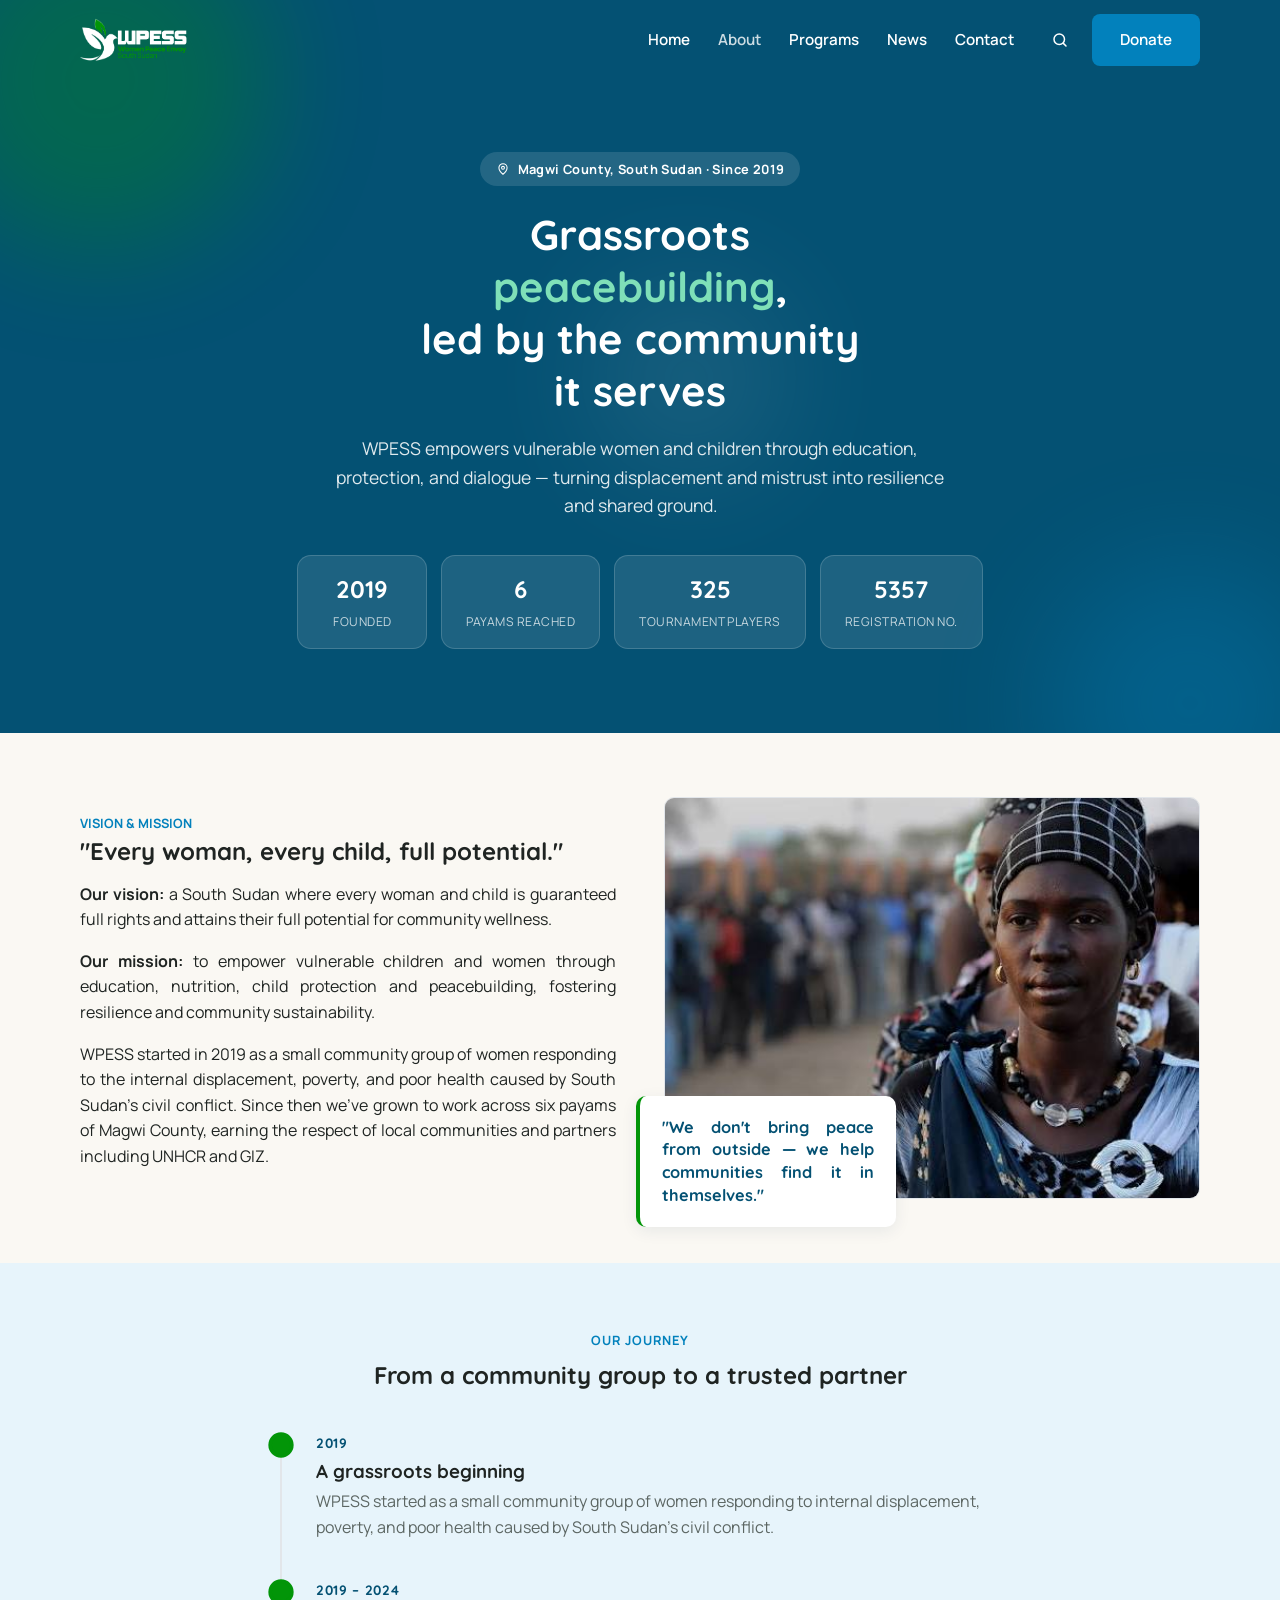
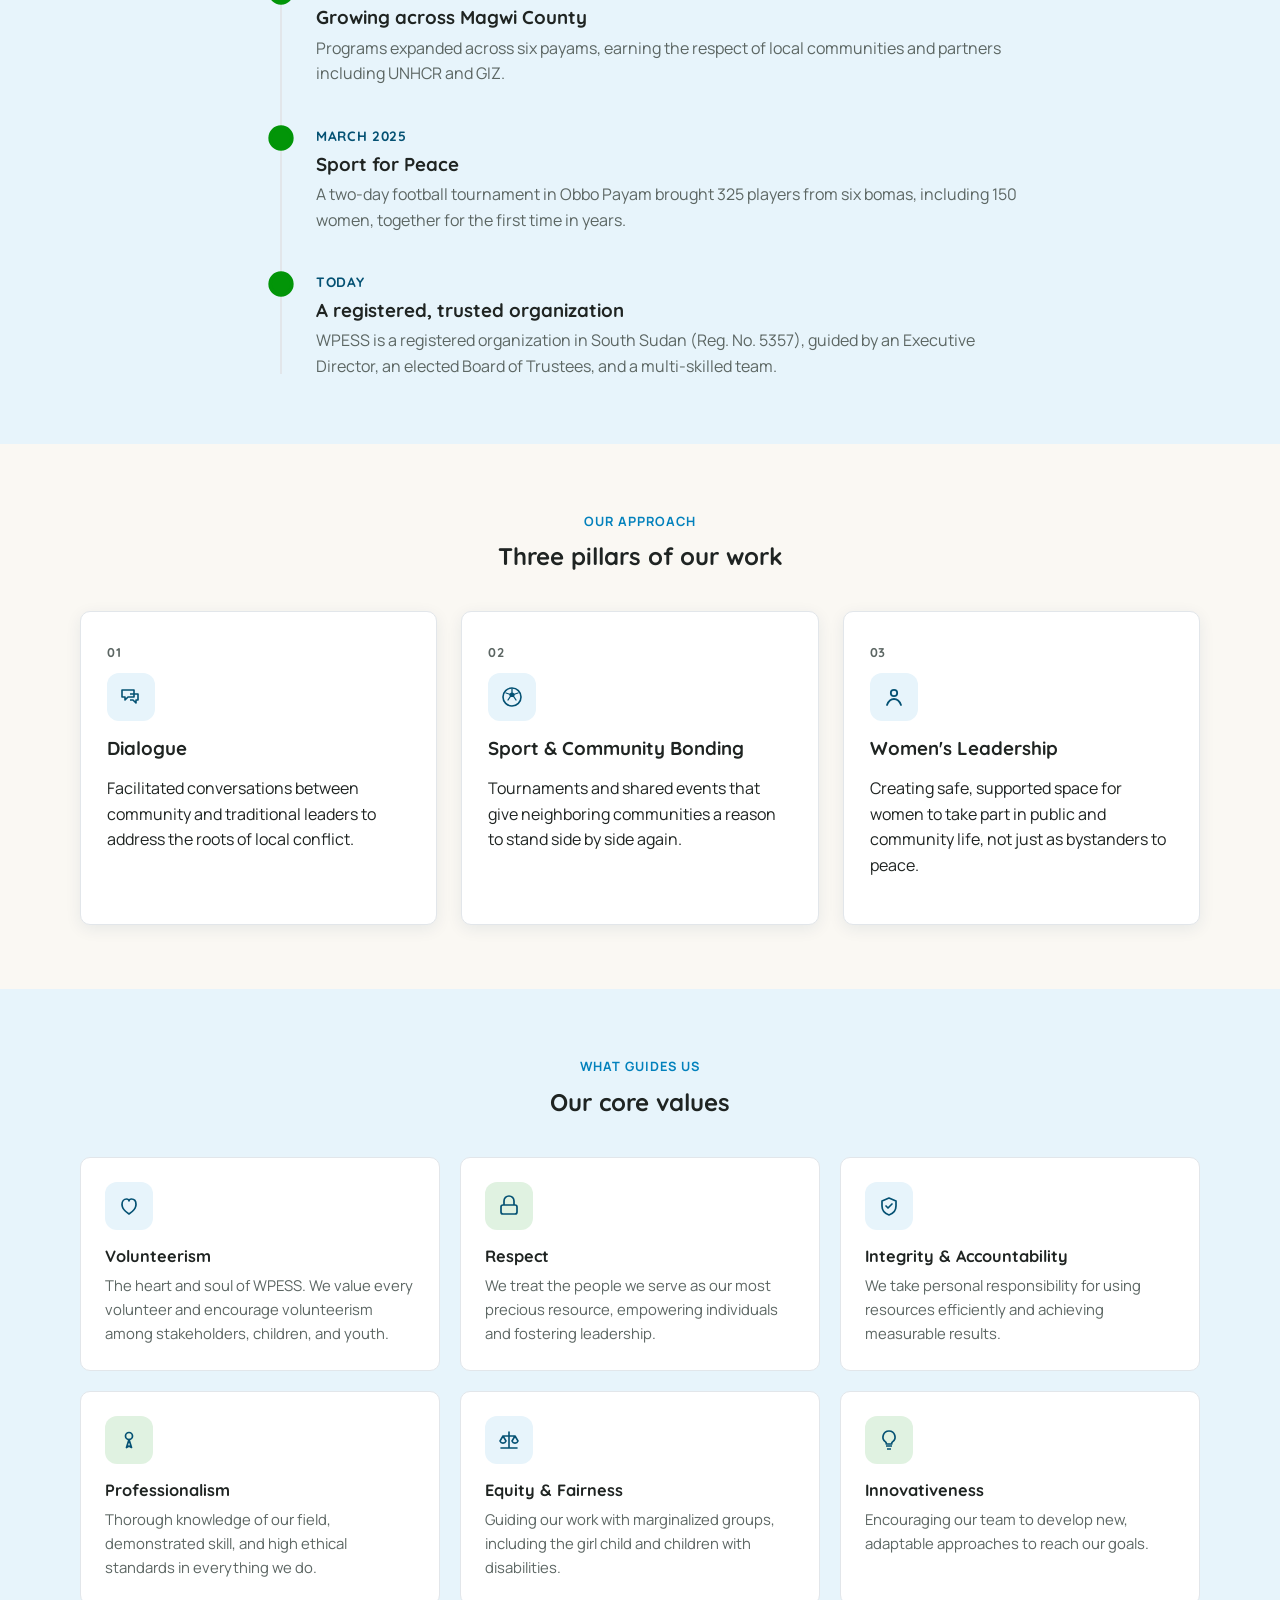
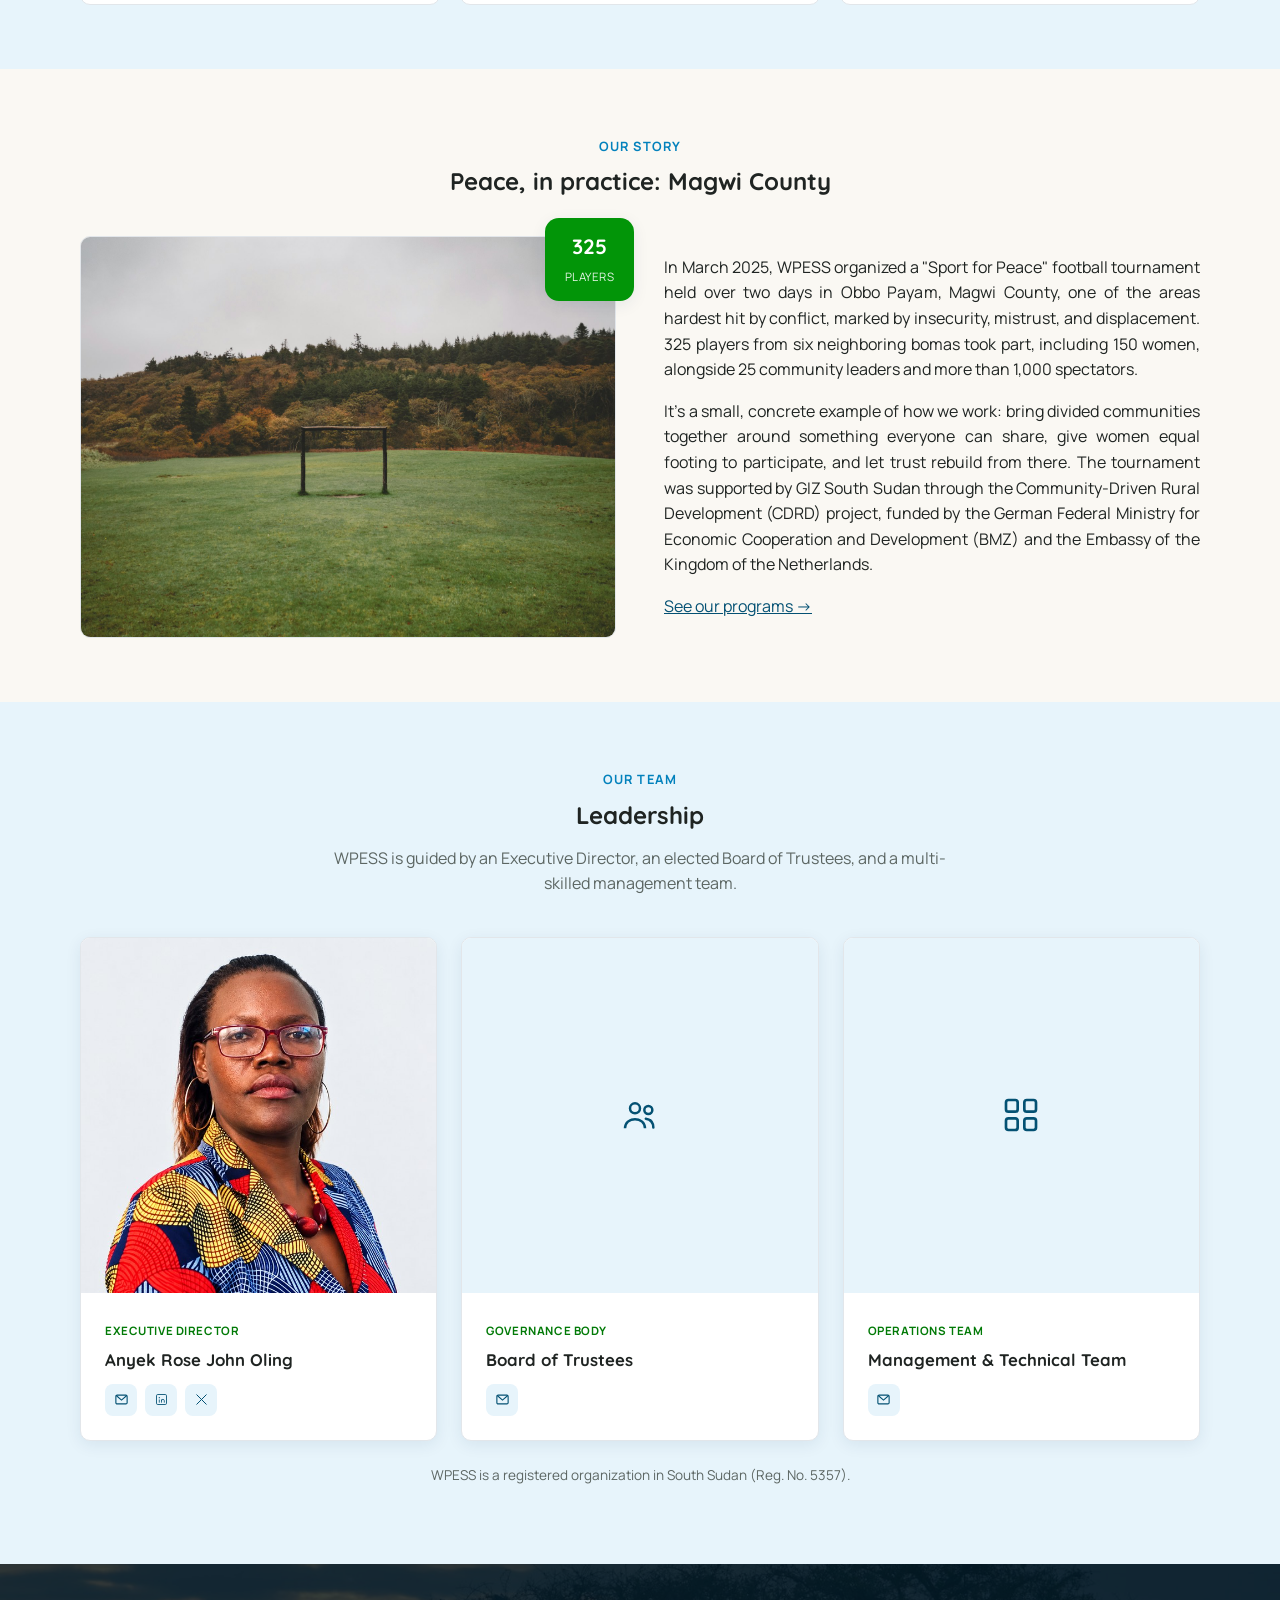
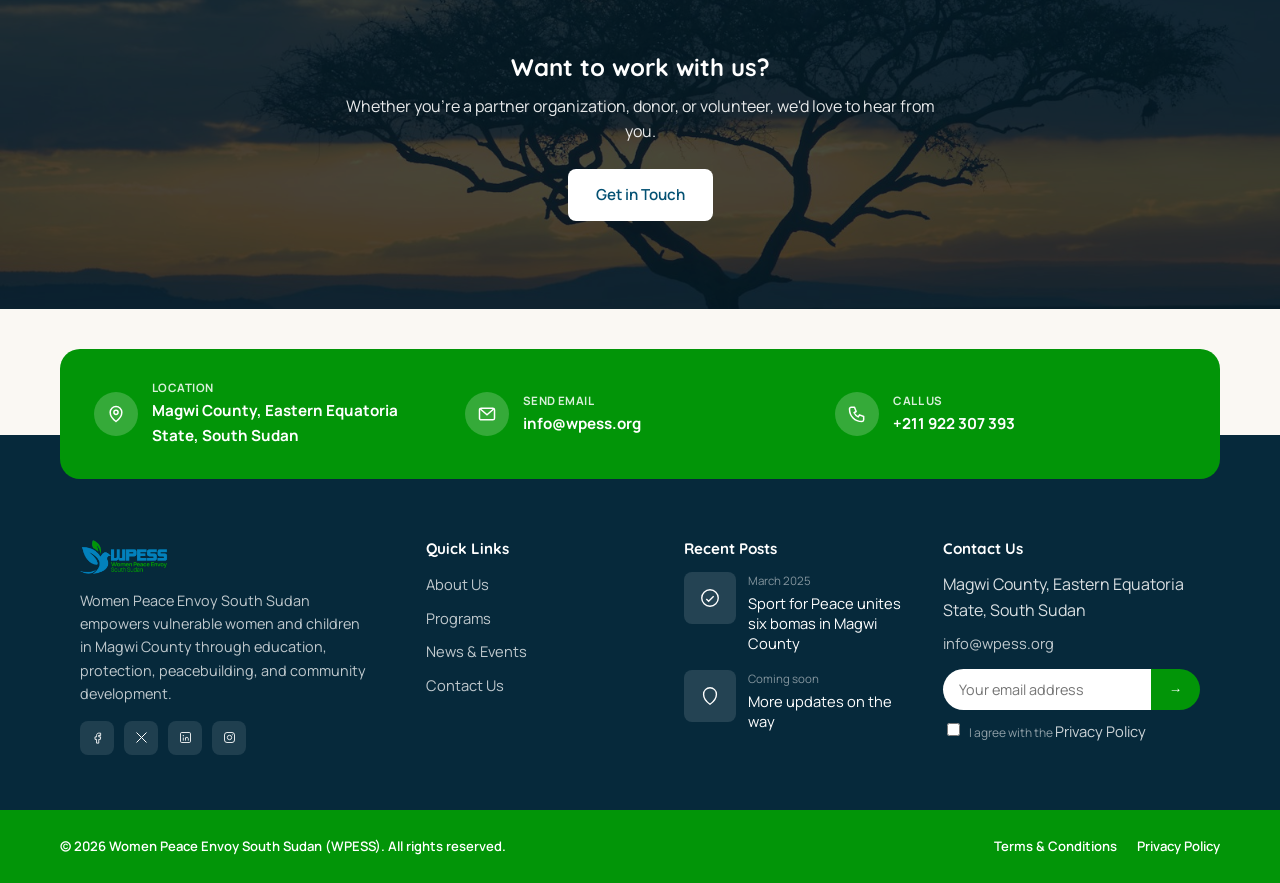
==== commit 044c21a8: "Redesign About/Programs pages, add partners & testimonials to home - About: modern hero with floatin" ====
--- a/about/index.html
+++ b/about/index.html
@@ -81,10 +81,33 @@
   </div>
 </header>
 
-<section class="page-hero">
-  <div class="container">
-    <h1>About WPESS</h1>
-    <p>Grassroots peacebuilding led by and for the communities of South Sudan.</p>
+<section class="about-hero">
+  <div class="about-hero-shapes" aria-hidden="true"><span></span><span></span><span></span></div>
+  <div class="container">
+    <span class="about-hero-eyebrow">
+      <svg width="14" height="14" viewBox="0 0 24 24" fill="none"><path d="M12 21s-7-5-7-11a7 7 0 0 1 14 0c0 6-7 11-7 11Z" stroke="#fff" stroke-width="1.8"/><circle cx="12" cy="10" r="2.5" stroke="#fff" stroke-width="1.8"/></svg>
+      Magwi County, South Sudan · Since 2019
+    </span>
+    <h1>Grassroots <span>peacebuilding</span>,<br />led by the community it serves</h1>
+    <p>WPESS empowers vulnerable women and children through education, protection, and dialogue &mdash; turning displacement and mistrust into resilience and shared ground.</p>
+    <div class="about-hero-stats">
+      <div class="about-hero-stat">
+        <strong>2019</strong>
+        <span>Founded</span>
+      </div>
+      <div class="about-hero-stat">
+        <strong class="stat-number" data-count="6">0</strong>
+        <span>Payams Reached</span>
+      </div>
+      <div class="about-hero-stat">
+        <strong class="stat-number" data-count="325">0</strong>
+        <span>Tournament Players</span>
+      </div>
+      <div class="about-hero-stat">
+        <strong>5357</strong>
+        <span>Registration No.</span>
+      </div>
+    </div>
   </div>
 </section>
 
@@ -97,34 +120,77 @@
       <p><strong>Our mission:</strong> to empower vulnerable children and women through education, nutrition, child protection and peacebuilding, fostering resilience and community sustainability.</p>
       <p>WPESS started in 2019 as a small community group of women responding to the internal displacement, poverty, and poor health caused by South Sudan's civil conflict. Since then we've grown to work across six payams of Magwi County, earning the respect of local communities and partners including UNHCR and GIZ.</p>
     </div>
-    <div class="feature-media photo">
-      <img src="/images/woman-1.jpg" alt="A member of the WPESS community in South Sudan" />
-    </div>
-  </div>
-</section>
-
-<section class="stats-bar">
+    <div class="about-mission-media">
+      <div class="feature-media photo">
+        <img src="/images/woman-1.jpg" alt="A member of the WPESS community in South Sudan" />
+      </div>
+      <div class="about-quote-card">
+        <p>"We don't bring peace from outside &mdash; we help communities find it in themselves."</p>
+      </div>
+    </div>
+  </div>
+</section>
+
+<section class="about-timeline">
+  <div class="container">
+    <div class="section-heading">
+      <span class="eyebrow">Our Journey</span>
+      <h2>From a community group to a trusted partner</h2>
+    </div>
+    <div class="about-timeline-track">
+      <div class="about-timeline-item">
+        <span class="about-timeline-dot"></span>
+        <span class="about-timeline-year">2019</span>
+        <h3>A grassroots beginning</h3>
+        <p>WPESS started as a small community group of women responding to internal displacement, poverty, and poor health caused by South Sudan's civil conflict.</p>
+      </div>
+      <div class="about-timeline-item">
+        <span class="about-timeline-dot"></span>
+        <span class="about-timeline-year">2019 &ndash; 2024</span>
+        <h3>Growing across Magwi County</h3>
+        <p>Programs expanded across six payams, earning the respect of local communities and partners including UNHCR and GIZ.</p>
+      </div>
+      <div class="about-timeline-item">
+        <span class="about-timeline-dot"></span>
+        <span class="about-timeline-year">March 2025</span>
+        <h3>Sport for Peace</h3>
+        <p>A two-day football tournament in Obbo Payam brought 325 players from six bomas, including 150 women, together for the first time in years.</p>
+      </div>
+      <div class="about-timeline-item">
+        <span class="about-timeline-dot"></span>
+        <span class="about-timeline-year">Today</span>
+        <h3>A registered, trusted organization</h3>
+        <p>WPESS is a registered organization in South Sudan (Reg. No. 5357), guided by an Executive Director, an elected Board of Trustees, and a multi-skilled team.</p>
+      </div>
+    </div>
+  </div>
+</section>
+
+<section>
   <div class="container">
     <div class="section-heading">
       <span class="eyebrow">Our Approach</span>
       <h2>Three pillars of our work</h2>
     </div>
-    <div class="card-grid">
-      <div class="card">
+    <div class="about-pillars-grid">
+      <div class="about-pillar-card">
+        <div class="about-pillar-index">01</div>
         <div class="icon-badge">
           <svg width="24" height="24" viewBox="0 0 24 24" fill="none"><path d="M3 5h12v7H9l-3 3v-3H3V5Z" stroke="#045173" stroke-width="1.6" stroke-linejoin="round"/><path d="M11 9h8v6h-2v3l-3-3h-3" stroke="#045173" stroke-width="1.6" stroke-linejoin="round"/></svg>
         </div>
         <h3>Dialogue</h3>
         <p>Facilitated conversations between community and traditional leaders to address the roots of local conflict.</p>
       </div>
-      <div class="card">
+      <div class="about-pillar-card">
+        <div class="about-pillar-index">02</div>
         <div class="icon-badge">
           <svg width="24" height="24" viewBox="0 0 24 24" fill="none"><circle cx="12" cy="12" r="9" stroke="#045173" stroke-width="1.6"/><path d="M12 7l3 2-1 3h-4l-1-3 3-2Z" fill="#045173"/><path d="M12 7V4M15 9l3-1M14 12l2 3M10 12l-2 3M9 9 6 8" stroke="#045173" stroke-width="1.3" stroke-linecap="round"/></svg>
         </div>
         <h3>Sport &amp; Community Bonding</h3>
         <p>Tournaments and shared events that give neighboring communities a reason to stand side by side again.</p>
       </div>
-      <div class="card">
+      <div class="about-pillar-card">
+        <div class="about-pillar-index">03</div>
         <div class="icon-badge">
           <svg width="24" height="24" viewBox="0 0 24 24" fill="none"><circle cx="12" cy="8" r="3.2" stroke="#045173" stroke-width="1.8"/><path d="M5 20c1.5-4 4.2-6 7-6s5.5 2 7 6" stroke="#045173" stroke-width="1.8" stroke-linecap="round"/></svg>
         </div>
@@ -135,49 +201,49 @@
   </div>
 </section>
 
-<section>
+<section class="stats-bar">
   <div class="container">
     <div class="section-heading">
       <span class="eyebrow">What Guides Us</span>
       <h2>Our core values</h2>
     </div>
-    <div class="card-grid">
-      <div class="card">
+    <div class="about-values-grid">
+      <div class="about-value-card">
         <div class="icon-badge">
           <svg width="24" height="24" viewBox="0 0 24 24" fill="none"><path d="M12 20s-7-4.2-7-9.5C5 7 7 5 9.5 5c1.2 0 2.4.7 2.5 2 .1-1.3 1.3-2 2.5-2C17 5 19 7 19 10.5 19 15.8 12 20 12 20Z" stroke="#045173" stroke-width="1.7" stroke-linejoin="round"/></svg>
         </div>
         <h3>Volunteerism</h3>
         <p>The heart and soul of WPESS. We value every volunteer and encourage volunteerism among stakeholders, children, and youth.</p>
       </div>
-      <div class="card">
+      <div class="about-value-card">
         <div class="icon-badge">
           <svg width="24" height="24" viewBox="0 0 24 24" fill="none"><path d="M7 11V7a5 5 0 0 1 10 0v4" stroke="#045173" stroke-width="1.7"/><rect x="4" y="11" width="16" height="9" rx="2" stroke="#045173" stroke-width="1.7"/></svg>
         </div>
         <h3>Respect</h3>
         <p>We treat the people we serve as our most precious resource, empowering individuals and fostering leadership.</p>
       </div>
-      <div class="card">
+      <div class="about-value-card">
         <div class="icon-badge">
           <svg width="24" height="24" viewBox="0 0 24 24" fill="none"><path d="M12 4 5 7v5c0 4.4 3 7.6 7 9 4-1.4 7-4.6 7-9V7l-7-3Z" stroke="#045173" stroke-width="1.7" stroke-linejoin="round"/><path d="m9 12 2 2 4-4" stroke="#045173" stroke-width="1.7" stroke-linecap="round" stroke-linejoin="round"/></svg>
         </div>
         <h3>Integrity &amp; Accountability</h3>
         <p>We take personal responsibility for using resources efficiently and achieving measurable results.</p>
       </div>
-      <div class="card">
+      <div class="about-value-card">
         <div class="icon-badge">
           <svg width="24" height="24" viewBox="0 0 24 24" fill="none"><circle cx="12" cy="8" r="3.5" stroke="#045173" stroke-width="1.7"/><path d="m12 11.5 2.5 8-2.5-1.5-2.5 1.5 2.5-8Z" stroke="#045173" stroke-width="1.7" stroke-linejoin="round"/></svg>
         </div>
         <h3>Professionalism</h3>
         <p>Thorough knowledge of our field, demonstrated skill, and high ethical standards in everything we do.</p>
       </div>
-      <div class="card">
+      <div class="about-value-card">
         <div class="icon-badge">
           <svg width="24" height="24" viewBox="0 0 24 24" fill="none"><path d="M12 4v16M6 8l-3 5a3.2 3.2 0 0 0 6 0L6 8Zm12 0l-3 5a3.2 3.2 0 0 0 6 0l-3-5ZM4 20h16M6 8h12" stroke="#045173" stroke-width="1.6" stroke-linecap="round" stroke-linejoin="round"/></svg>
         </div>
         <h3>Equity &amp; Fairness</h3>
         <p>Guiding our work with marginalized groups, including the girl child and children with disabilities.</p>
       </div>
-      <div class="card">
+      <div class="about-value-card">
         <div class="icon-badge">
           <svg width="24" height="24" viewBox="0 0 24 24" fill="none"><path d="M9 18h6M10 21h4M12 3a6 6 0 0 0-3.5 10.9c.5.4.8 1 .8 1.6v.5h5.4v-.5c0-.6.3-1.2.8-1.6A6 6 0 0 0 12 3Z" stroke="#045173" stroke-width="1.7" stroke-linejoin="round"/></svg>
         </div>
@@ -195,8 +261,14 @@
       <h2>Peace, in practice: Magwi County</h2>
     </div>
     <div class="feature-split">
-      <div class="feature-media photo">
-        <img src="/images/football-field.jpg" alt="Football pitch" />
+      <div class="about-story-media">
+        <div class="feature-media photo">
+          <img src="/images/football-field.jpg" alt="Football pitch" />
+        </div>
+        <div class="about-story-badge">
+          <strong>325</strong>
+          <span>Players</span>
+        </div>
       </div>
       <div>
         <p>In March 2025, WPESS organized a "Sport for Peace" football tournament held over two days in Obbo Payam, Magwi County, one of the areas hardest hit by conflict, marked by insecurity, mistrust, and displacement. 325 players from six neighboring bomas took part, including 150 women, alongside 25 community leaders and more than 1,000 spectators.</p>
@@ -214,31 +286,77 @@
       <h2>Leadership</h2>
       <p>WPESS is guided by an Executive Director, an elected Board of Trustees, and a multi-skilled management team.</p>
     </div>
-    <div class="card-grid">
-      <div class="card">
-        <h3>Anyek Rose John Oling</h3>
-        <p>Executive Director. Leads WPESS's strategy and day-to-day operations, and has guided the organization's growth since its founding in 2019.</p>
-      </div>
-      <div class="card">
-        <h3>Board of Trustees</h3>
-        <p>WPESS's top governance body: a diverse group of elected members and volunteers. The current Board Chair is a qualified teacher with extensive experience in girl-child education.</p>
-      </div>
-      <div class="card">
-        <h3>Management &amp; Technical Team</h3>
-        <p>A multi-skilled team covering health, finance, monitoring &amp; evaluation, human resources, and programming, steering WPESS toward its mission.</p>
-      </div>
-    </div>
-    <p class="form-note" style="margin-top:24px;">WPESS is a registered organization in South Sudan (Reg. No. 5357).</p>
-  </div>
-</section>
-
-<section>
-  <div class="container">
-    <div class="cta-banner">
-      <h2>Want to work with us?</h2>
-      <p>Whether you're a partner organization, donor, or volunteer, we'd love to hear from you.</p>
-      <a href="/contact/" class="btn btn-secondary">Get in Touch</a>
-    </div>
+    <div class="about-team-grid">
+      <article class="about-team-card">
+        <div class="about-team-photo">
+          <img src="/images/anyek-rose-oling.jpg" alt="Anyek Rose John Oling, Executive Director of WPESS" />
+        </div>
+        <div class="about-team-body">
+          <span class="about-team-role">Executive Director</span>
+          <h3>Anyek Rose John Oling</h3>
+          <!-- TODO: link to Anyek's real email / LinkedIn -->
+          <div class="about-team-social">
+            <a href="#" aria-label="Email Anyek Rose John Oling">
+              <svg width="15" height="15" viewBox="0 0 24 24" fill="none"><rect x="3" y="5" width="18" height="14" rx="2" stroke="currentColor" stroke-width="1.8"/><path d="m4 6 8 7 8-7" stroke="currentColor" stroke-width="1.8"/></svg>
+            </a>
+            <a href="#" aria-label="Anyek Rose John Oling on LinkedIn">
+              <svg width="15" height="15" viewBox="0 0 24 24" fill="none"><rect x="4" y="4" width="16" height="16" rx="2" stroke="currentColor" stroke-width="1.4"/><circle cx="8.5" cy="9" r="1" fill="currentColor"/><path d="M8.5 12v5M12 12v5M12 14c0-1.4 1-2.3 2.3-2.3s2.2.9 2.2 2.3v3" stroke="currentColor" stroke-width="1.3"/></svg>
+            </a>
+            <a href="#" aria-label="Anyek Rose John Oling on X / Twitter">
+              <svg width="15" height="15" viewBox="0 0 24 24" fill="none"><path d="M4 4l16 16M20 4 4 20" stroke="currentColor" stroke-width="1.6"/></svg>
+            </a>
+          </div>
+          <div class="about-team-details">
+            <p>Leads WPESS's strategy and day-to-day operations, and has guided the organization's growth since its founding in 2019.</p>
+          </div>
+        </div>
+      </article>
+      <article class="about-team-card">
+        <div class="about-team-photo about-team-photo-placeholder">
+          <svg width="40" height="40" viewBox="0 0 24 24" fill="none"><circle cx="9" cy="8" r="3" stroke="#045173" stroke-width="1.5"/><path d="M3 20c0-3.3 2.7-5.5 6-5.5s6 2.2 6 5.5" stroke="#045173" stroke-width="1.5"/><circle cx="17" cy="9" r="2.4" stroke="#045173" stroke-width="1.5"/><path d="M15.5 14.2c2.6.4 4.5 2.2 4.5 5.3" stroke="#045173" stroke-width="1.5" stroke-linecap="round"/></svg>
+        </div>
+        <div class="about-team-body">
+          <span class="about-team-role">Governance Body</span>
+          <h3>Board of Trustees</h3>
+          <!-- TODO: link to a real contact for the Board of Trustees -->
+          <div class="about-team-social">
+            <a href="#" aria-label="Email the Board of Trustees">
+              <svg width="15" height="15" viewBox="0 0 24 24" fill="none"><rect x="3" y="5" width="18" height="14" rx="2" stroke="currentColor" stroke-width="1.8"/><path d="m4 6 8 7 8-7" stroke="currentColor" stroke-width="1.8"/></svg>
+            </a>
+          </div>
+          <div class="about-team-details">
+            <p>WPESS's top governance body: a diverse group of elected members and volunteers. The current Board Chair is a qualified teacher with extensive experience in girl-child education.</p>
+          </div>
+        </div>
+      </article>
+      <article class="about-team-card">
+        <div class="about-team-photo about-team-photo-placeholder">
+          <svg width="40" height="40" viewBox="0 0 24 24" fill="none"><rect x="3" y="3" width="7" height="7" rx="1.5" stroke="#045173" stroke-width="1.6"/><rect x="14" y="3" width="7" height="7" rx="1.5" stroke="#045173" stroke-width="1.6"/><rect x="3" y="14" width="7" height="7" rx="1.5" stroke="#045173" stroke-width="1.6"/><rect x="14" y="14" width="7" height="7" rx="1.5" stroke="#045173" stroke-width="1.6"/></svg>
+        </div>
+        <div class="about-team-body">
+          <span class="about-team-role">Operations Team</span>
+          <h3>Management &amp; Technical Team</h3>
+          <!-- TODO: link to a real contact for the Management & Technical Team -->
+          <div class="about-team-social">
+            <a href="#" aria-label="Email the Management &amp; Technical Team">
+              <svg width="15" height="15" viewBox="0 0 24 24" fill="none"><rect x="3" y="5" width="18" height="14" rx="2" stroke="currentColor" stroke-width="1.8"/><path d="m4 6 8 7 8-7" stroke="currentColor" stroke-width="1.8"/></svg>
+            </a>
+          </div>
+          <div class="about-team-details">
+            <p>A multi-skilled team covering health, finance, monitoring &amp; evaluation, human resources, and programming, steering WPESS toward its mission.</p>
+          </div>
+        </div>
+      </article>
+    </div>
+    <p class="form-note" style="margin-top:24px; text-align:center;">WPESS is a registered organization in South Sudan (Reg. No. 5357).</p>
+  </div>
+</section>
+
+<section class="cta-banner">
+  <div class="container">
+    <h2>Want to work with us?</h2>
+    <p>Whether you're a partner organization, donor, or volunteer, we'd love to hear from you.</p>
+    <a href="/contact/" class="btn btn-secondary">Get in Touch</a>
   </div>
 </section>
 
--- a/css/style.css
+++ b/css/style.css
@@ -512,6 +512,10 @@
   align-items: center;
 }
 
+.hero-inner > div {
+  min-width: 0;
+}
+
 .hero h1 {
   font-size: 2.6rem;
   margin-bottom: 18px;
@@ -802,14 +806,27 @@
   border-radius: 999px;
 }
 
-/* Banner CTA */
+/* Banner CTA: full-bleed background photo instead of a boxed card, with a
+   solid dark scrim (not a gradient) so white text stays legible */
 .cta-banner {
-  background-color: var(--color-accent);
-  background-image: url("data:image/svg+xml,%3Csvg xmlns='http://www.w3.org/2000/svg' width='28' height='28'%3E%3Ccircle cx='2' cy='2' r='1.6' fill='%23ffffff' fill-opacity='0.14'/%3E%3C/svg%3E");
-  color: #fff;
-  border-radius: var(--radius);
-  padding: 48px;
+  position: relative;
+  isolation: isolate;
+  background-color: var(--color-primary-dark);
+  background-image: url("/images/savanna-landscape.jpg");
+  background-size: cover;
+  background-position: center;
+  background-repeat: no-repeat;
+  color: #fff;
   text-align: center;
+  padding: 88px 0;
+}
+
+.cta-banner::before {
+  content: "";
+  position: absolute;
+  inset: 0;
+  z-index: -1;
+  background: rgba(4, 30, 46, 0.72);
 }
 
 .cta-banner h2 {
@@ -819,6 +836,7 @@
 .cta-banner p {
   max-width: 60ch;
   margin: 0 auto 24px;
+  color: rgba(255, 255, 255, 0.9);
 }
 
 .cta-banner .btn {
@@ -1369,38 +1387,60 @@
   }
 
   .hero {
-    padding: calc(var(--header-h, 64px) + 28px) 0 32px;
+    padding: calc(var(--header-h, 64px) + 24px) 0 40px;
     min-height: auto;
-  }
-
-  .hero-media {
-    width: 270px;
-    height: 200px;
-    max-width: 270px;
-    justify-self: center;
-    margin: 0 auto 14px;
   }
 
   .hero-inner {
     gap: 0;
   }
 
+  .hero-inner > div:not(.hero-media) {
+    min-width: 0;
+    text-align: center;
+  }
+
+  .hero-media {
+    width: 260px;
+    height: 195px;
+    max-width: 100%;
+    justify-self: center;
+    margin: 0 auto 22px;
+  }
+
   .hero-tag {
-    margin-bottom: 12px;
+    margin-bottom: 16px;
   }
 
   .hero h1 {
-    font-size: 1.7rem;
-    margin-bottom: 12px;
+    font-size: 1.75rem;
+    margin-bottom: 14px;
   }
 
   .hero p {
     font-size: 1rem;
-    margin-bottom: 20px;
+    margin: 0 auto 24px;
+    max-width: 34ch;
+  }
+
+  .hero-actions {
+    justify-content: center;
+    gap: 10px;
+  }
+
+  .hero-actions .btn {
+    padding: 12px 18px;
+    font-size: 0.88rem;
   }
 
   .hero-stat-badge {
-    margin-top: 16px;
+    max-width: 100%;
+    margin-top: 20px;
+  }
+
+  .hero-stat-badge > div {
+    min-width: 0;
+    text-align: left;
   }
 
   .card-grid,
@@ -1415,7 +1455,7 @@
   }
 
   .cta-banner {
-    padding: 32px 20px;
+    padding: 56px 0;
   }
 
   .contact-strip {
@@ -1486,3 +1526,812 @@
     transform: none;
   }
 }
+
+/* ============================================
+   Shared creative page hero (About, Programs)
+   ============================================ */
+
+.about-hero,
+.programs-hero {
+  position: relative;
+  isolation: isolate;
+  overflow: hidden;
+  background-color: var(--color-primary-dark);
+  color: #fff;
+  padding: calc(var(--header-h, 76px) + 72px) 0 84px;
+  text-align: center;
+}
+
+.about-hero-shapes,
+.programs-hero-shapes {
+  position: absolute;
+  inset: 0;
+  z-index: -1;
+  overflow: hidden;
+}
+
+.about-hero-shapes span,
+.programs-hero-shapes span {
+  position: absolute;
+  border-radius: 50%;
+  filter: blur(60px);
+  opacity: 0.32;
+}
+
+.about-hero-shapes span:nth-child(1),
+.programs-hero-shapes span:nth-child(1) {
+  width: 340px;
+  height: 340px;
+  background: var(--color-accent);
+  top: -90px;
+  left: -70px;
+  animation: about-float-a 9s ease-in-out infinite;
+}
+
+.about-hero-shapes span:nth-child(2),
+.programs-hero-shapes span:nth-child(2) {
+  width: 280px;
+  height: 280px;
+  background: var(--color-primary);
+  bottom: -110px;
+  right: -50px;
+  animation: about-float-b 11s ease-in-out infinite;
+}
+
+.about-hero-shapes span:nth-child(3),
+.programs-hero-shapes span:nth-child(3) {
+  width: 200px;
+  height: 200px;
+  background: #fff;
+  top: 38%;
+  left: 46%;
+  opacity: 0.08;
+  animation: about-float-a 13s ease-in-out infinite reverse;
+}
+
+@keyframes about-float-a {
+  0%, 100% { transform: translate(0, 0) scale(1); }
+  50% { transform: translate(30px, 24px) scale(1.08); }
+}
+
+@keyframes about-float-b {
+  0%, 100% { transform: translate(0, 0) scale(1); }
+  50% { transform: translate(-24px, -18px) scale(1.05); }
+}
+
+.about-hero-eyebrow,
+.programs-hero-eyebrow {
+  display: inline-flex;
+  align-items: center;
+  gap: 8px;
+  background: rgba(255, 255, 255, 0.12);
+  padding: 7px 16px;
+  border-radius: 999px;
+  font-size: 0.8rem;
+  font-weight: 700;
+  letter-spacing: 0.03em;
+  margin-bottom: 22px;
+}
+
+.about-hero h1,
+.programs-hero h1 {
+  font-size: 2.6rem;
+  max-width: 18ch;
+  margin: 0 auto 18px;
+}
+
+.about-hero h1 span,
+.programs-hero h1 span {
+  color: #7fe0b8;
+}
+
+.about-hero > .container > p,
+.programs-hero > .container > p {
+  color: rgba(255, 255, 255, 0.88);
+  max-width: 56ch;
+  margin: 0 auto 36px;
+  font-size: 1.1rem;
+}
+
+.about-hero-stats,
+.programs-hero-stats {
+  display: flex;
+  justify-content: center;
+  flex-wrap: wrap;
+  gap: 14px;
+}
+
+.about-hero-stat,
+.programs-hero-stat {
+  background: rgba(255, 255, 255, 0.1);
+  border: 1px solid rgba(255, 255, 255, 0.16);
+  border-radius: 14px;
+  padding: 14px 24px;
+  min-width: 130px;
+}
+
+.about-hero-stat strong,
+.programs-hero-stat strong {
+  display: block;
+  font-family: "Quicksand", sans-serif;
+  font-size: 1.5rem;
+  font-weight: 700;
+  color: #fff;
+}
+
+.about-hero-stat span,
+.programs-hero-stat span {
+  font-size: 0.76rem;
+  color: rgba(255, 255, 255, 0.75);
+  text-transform: uppercase;
+  letter-spacing: 0.04em;
+}
+
+/* Mission pull-quote overlapping the photo */
+.about-mission-media {
+  position: relative;
+}
+
+.about-quote-card {
+  position: absolute;
+  left: -28px;
+  bottom: -28px;
+  background: var(--color-surface);
+  border-radius: var(--radius);
+  box-shadow: var(--shadow);
+  padding: 20px 22px;
+  max-width: 260px;
+  border-left: 4px solid var(--color-accent);
+}
+
+.about-quote-card p {
+  margin: 0;
+  font-family: "Quicksand", sans-serif;
+  font-weight: 700;
+  color: var(--color-primary-dark);
+  font-size: 1.02rem;
+  line-height: 1.4;
+}
+
+/* Timeline */
+.about-timeline {
+  background: var(--color-primary-light);
+}
+
+.about-timeline-track {
+  position: relative;
+  max-width: 760px;
+  margin: 0 auto;
+}
+
+.about-timeline-track::before {
+  content: "";
+  position: absolute;
+  left: 20px;
+  top: 6px;
+  bottom: 6px;
+  width: 2px;
+  background: var(--color-border);
+}
+
+.about-timeline-item {
+  position: relative;
+  padding-left: 56px;
+  margin-bottom: 36px;
+}
+
+.about-timeline-item:last-child {
+  margin-bottom: 0;
+}
+
+.about-timeline-dot {
+  position: absolute;
+  left: 10px;
+  top: 4px;
+  width: 22px;
+  height: 22px;
+  border-radius: 50%;
+  background: var(--color-surface);
+  border: 3px solid var(--color-accent);
+  transition: transform 0.4s ease, background 0.4s ease;
+}
+
+.about-timeline-item.in-view .about-timeline-dot {
+  background: var(--color-accent);
+  transform: scale(1.15);
+}
+
+.about-timeline-year {
+  display: inline-block;
+  font-family: "Quicksand", sans-serif;
+  font-weight: 700;
+  color: var(--color-primary-dark);
+  font-size: 0.85rem;
+  text-transform: uppercase;
+  letter-spacing: 0.05em;
+  margin-bottom: 6px;
+}
+
+.about-timeline-item h3 {
+  margin-bottom: 6px;
+}
+
+.about-timeline-item p {
+  color: var(--color-muted);
+  margin: 0;
+}
+
+/* Pillars */
+.about-pillars-grid {
+  display: grid;
+  grid-template-columns: repeat(3, 1fr);
+  gap: 24px;
+}
+
+.about-pillar-card {
+  position: relative;
+  background: var(--color-surface);
+  border: 1px solid var(--color-border);
+  border-radius: var(--radius);
+  padding: 30px 26px;
+  box-shadow: var(--shadow);
+  overflow: hidden;
+  transition: transform 0.3s ease, box-shadow 0.3s ease;
+}
+
+.about-pillar-card::before {
+  content: "";
+  position: absolute;
+  top: 0;
+  left: 0;
+  right: 0;
+  height: 4px;
+  background: var(--color-accent);
+  transform: scaleX(0);
+  transform-origin: left;
+  transition: transform 0.35s ease;
+}
+
+.about-pillar-card:hover {
+  transform: translateY(-6px);
+  box-shadow: 0 16px 32px rgba(15, 45, 84, 0.14);
+}
+
+.about-pillar-card:hover::before {
+  transform: scaleX(1);
+}
+
+.about-pillar-index {
+  font-family: "Quicksand", sans-serif;
+  font-weight: 700;
+  font-size: 0.8rem;
+  color: var(--color-muted);
+  letter-spacing: 0.05em;
+  margin-bottom: 10px;
+}
+
+/* Values */
+.about-values-grid {
+  display: grid;
+  grid-template-columns: repeat(3, 1fr);
+  gap: 20px;
+}
+
+.about-value-card {
+  background: var(--color-surface);
+  border: 1px solid var(--color-border);
+  border-radius: var(--radius);
+  padding: 24px;
+  transition: transform 0.3s ease, box-shadow 0.3s ease;
+}
+
+.about-value-card:hover {
+  transform: translateY(-4px);
+  box-shadow: var(--shadow);
+}
+
+.about-value-card:nth-child(even) .icon-badge {
+  background: rgba(2, 149, 8, 0.12);
+  color: var(--color-accent-dark);
+}
+
+.about-value-card h3 {
+  font-size: 1.02rem;
+}
+
+.about-value-card p {
+  color: var(--color-muted);
+  margin: 0;
+  font-size: 0.93rem;
+}
+
+/* Story badge floating on the tournament photo */
+.about-story-media {
+  position: relative;
+}
+
+.about-story-badge {
+  position: absolute;
+  right: -18px;
+  top: -18px;
+  background: var(--color-accent);
+  color: #fff;
+  border-radius: 14px;
+  padding: 12px 20px;
+  box-shadow: var(--shadow);
+  text-align: center;
+}
+
+.about-story-badge strong {
+  display: block;
+  font-family: "Quicksand", sans-serif;
+  font-size: 1.3rem;
+}
+
+.about-story-badge span {
+  font-size: 0.72rem;
+  text-transform: uppercase;
+  letter-spacing: 0.04em;
+  opacity: 0.9;
+}
+
+/* Team */
+.about-team-grid {
+  display: grid;
+  grid-template-columns: repeat(3, 1fr);
+  gap: 24px;
+  /* Without this, grid rows stretch every card to match whichever one is
+     tallest, so hovering one card's expanding details visibly grows its
+     neighbors too. align-items:start lets each card size independently. */
+  align-items: start;
+}
+
+.about-team-card {
+  background: var(--color-surface);
+  border: 1px solid var(--color-border);
+  border-radius: var(--radius);
+  overflow: hidden;
+  box-shadow: var(--shadow);
+  transition: transform 0.35s cubic-bezier(0.16, 0.8, 0.24, 1), box-shadow 0.35s ease;
+}
+
+.about-team-card:hover {
+  transform: translateY(-8px);
+  box-shadow: 0 20px 40px rgba(15, 45, 84, 0.16);
+}
+
+.about-team-photo {
+  position: relative;
+  aspect-ratio: 1 / 1;
+  overflow: hidden;
+  background: var(--color-primary-light);
+}
+
+.about-team-photo img {
+  width: 100%;
+  height: 100%;
+  object-fit: cover;
+  display: block;
+  transition: transform 0.5s ease;
+}
+
+.about-team-card:hover .about-team-photo img {
+  transform: scale(1.04);
+}
+
+.about-team-photo-placeholder {
+  display: flex;
+  align-items: center;
+  justify-content: center;
+}
+
+.about-team-photo-placeholder svg {
+  transition: transform 0.35s ease;
+}
+
+.about-team-card:hover .about-team-photo-placeholder svg {
+  transform: scale(1.12);
+}
+
+.about-team-body {
+  padding: 24px;
+}
+
+.about-team-role {
+  display: inline-block;
+  font-size: 0.72rem;
+  font-weight: 700;
+  text-transform: uppercase;
+  letter-spacing: 0.05em;
+  color: var(--color-accent-dark);
+  margin-bottom: 8px;
+}
+
+.about-team-card h3 {
+  font-size: 1.05rem;
+  margin: 0 0 14px;
+}
+
+/* Social links stay visible at all times */
+.about-team-social {
+  display: flex;
+  gap: 8px;
+}
+
+.about-team-social a {
+  width: 32px;
+  height: 32px;
+  border-radius: 8px;
+  background: var(--color-primary-light);
+  color: var(--color-primary-dark);
+  display: flex;
+  align-items: center;
+  justify-content: center;
+  transition: background 0.2s ease, color 0.2s ease, transform 0.2s ease;
+}
+
+.about-team-social a:hover {
+  background: var(--color-primary);
+  color: #fff;
+  transform: translateY(-3px);
+}
+
+.about-team-social a:nth-child(2):hover {
+  background: var(--color-accent);
+}
+
+/* Extra detail expands downward below the fold on hover / keyboard focus,
+   instead of overlaying the photo or hiding the always-visible social row */
+.about-team-details {
+  max-height: 0;
+  overflow: hidden;
+  transition: max-height 0.4s ease;
+}
+
+.about-team-card:hover .about-team-details,
+.about-team-card:focus-within .about-team-details {
+  max-height: 180px;
+}
+
+.about-team-details p {
+  color: var(--color-muted);
+  font-size: 0.88rem;
+  margin: 14px 0 0;
+}
+
+/* ============================================
+   Home page — testimonials & partners
+   ============================================ */
+
+.testimonial-grid {
+  display: grid;
+  grid-template-columns: repeat(3, 1fr);
+  gap: 24px;
+}
+
+.testimonial-card {
+  background: var(--color-surface);
+  border: 1px solid var(--color-border);
+  border-radius: var(--radius);
+  padding: 32px;
+  box-shadow: var(--shadow);
+  transition: transform 0.3s ease, box-shadow 0.3s ease;
+}
+
+.testimonial-card:hover {
+  transform: translateY(-6px);
+  box-shadow: 0 16px 32px rgba(15, 45, 84, 0.14);
+}
+
+.testimonial-card .icon-badge {
+  margin-bottom: 18px;
+}
+
+.testimonial-text {
+  font-style: italic;
+  color: var(--color-ink);
+  margin: 0 0 20px;
+  line-height: 1.6;
+}
+
+.testimonial-attribution strong {
+  display: block;
+  font-size: 0.92rem;
+}
+
+.testimonial-attribution span {
+  color: var(--color-muted);
+  font-size: 0.82rem;
+}
+
+/* Partner logos in their real colors, each on its own card so a
+   transparent-background logo still reads cleanly against the tinted section */
+.partners-section {
+  background: var(--color-primary-light);
+}
+
+.partners-grid {
+  display: flex;
+  flex-wrap: wrap;
+  justify-content: center;
+  align-items: center;
+  gap: 24px;
+}
+
+.partner-logo {
+  display: flex;
+  align-items: center;
+  justify-content: center;
+  padding: 20px 28px;
+  background: var(--color-surface);
+  border: 1px solid var(--color-border);
+  border-radius: var(--radius);
+  box-shadow: var(--shadow);
+  transition: transform 0.3s ease, box-shadow 0.3s ease;
+}
+
+.partner-logo:hover {
+  transform: translateY(-4px);
+  box-shadow: 0 16px 32px rgba(15, 45, 84, 0.14);
+}
+
+.partner-logo img {
+  max-height: 56px;
+  width: auto;
+  display: block;
+}
+
+/* ============================================
+   Programs page — creative redesign
+   ============================================ */
+
+/* Flagship spotlight: offset color block behind the photo */
+.programs-flagship-media {
+  position: relative;
+}
+
+.programs-flagship-media::before {
+  content: "";
+  position: absolute;
+  inset: 18px -18px -18px 18px;
+  background: var(--color-primary-light);
+  border-radius: var(--radius);
+  z-index: -1;
+}
+
+.programs-flagship-badge {
+  position: absolute;
+  right: -18px;
+  bottom: -18px;
+  background: var(--color-accent);
+  color: #fff;
+  border-radius: 14px;
+  padding: 12px 20px;
+  box-shadow: var(--shadow);
+  text-align: center;
+}
+
+.programs-flagship-badge strong {
+  display: block;
+  font-family: "Quicksand", sans-serif;
+  font-size: 1.3rem;
+}
+
+.programs-flagship-badge span {
+  font-size: 0.72rem;
+  text-transform: uppercase;
+  letter-spacing: 0.04em;
+  opacity: 0.9;
+}
+
+.programs-flagship-stats {
+  display: grid;
+  grid-template-columns: repeat(4, 1fr);
+  gap: 16px;
+  margin: 26px 0;
+  text-align: center;
+}
+
+.programs-flagship-stats .stat-number {
+  font-size: 1.7rem;
+}
+
+.programs-flagship-stats .stat-label {
+  font-size: 0.8rem;
+}
+
+/* Filter bar */
+.program-filter-bar {
+  display: flex;
+  flex-wrap: wrap;
+  justify-content: center;
+  gap: 10px;
+  margin-bottom: 36px;
+}
+
+.program-filter-btn {
+  background: var(--color-surface);
+  border: 1px solid var(--color-border);
+  color: var(--color-ink);
+  font-family: inherit;
+  font-weight: 600;
+  font-size: 0.88rem;
+  padding: 9px 20px;
+  border-radius: 999px;
+  cursor: pointer;
+  transition: background 0.2s ease, color 0.2s ease, border-color 0.2s ease;
+}
+
+.program-filter-btn:hover {
+  border-color: var(--color-primary);
+  color: var(--color-primary-dark);
+}
+
+.program-filter-btn.active {
+  background: var(--color-primary-dark);
+  border-color: var(--color-primary-dark);
+  color: #fff;
+}
+
+/* Program directory grid */
+.program-grid {
+  display: grid;
+  grid-template-columns: repeat(3, 1fr);
+  gap: 24px;
+}
+
+.program-card {
+  background: var(--color-surface);
+  border: 1px solid var(--color-border);
+  border-radius: var(--radius);
+  padding: 28px;
+  box-shadow: var(--shadow);
+  transition: transform 0.3s ease, box-shadow 0.3s ease, opacity 0.25s ease;
+}
+
+.program-card:hover {
+  transform: translateY(-6px);
+  box-shadow: 0 16px 32px rgba(15, 45, 84, 0.14);
+}
+
+.program-grid > .program-card.is-hidden {
+  opacity: 0;
+  transform: scale(0.94);
+  pointer-events: none;
+}
+
+.program-card-category {
+  display: inline-block;
+  font-size: 0.72rem;
+  font-weight: 700;
+  text-transform: uppercase;
+  letter-spacing: 0.05em;
+  color: var(--color-accent-dark);
+  margin-bottom: 12px;
+}
+
+.program-card h3 {
+  margin-bottom: 10px;
+}
+
+.program-card p {
+  color: var(--color-muted);
+  font-size: 0.95rem;
+}
+
+@media (max-width: 860px) {
+  .about-hero h1,
+  .programs-hero h1 {
+    font-size: 2.1rem;
+  }
+
+  .about-pillars-grid,
+  .about-values-grid,
+  .about-team-grid,
+  .program-grid,
+  .testimonial-grid {
+    grid-template-columns: 1fr 1fr;
+  }
+
+  .partners-grid {
+    gap: 36px;
+  }
+
+  .about-quote-card {
+    position: static;
+    margin-top: 20px;
+    max-width: none;
+  }
+
+  .about-story-badge,
+  .programs-flagship-badge {
+    position: static;
+    display: inline-block;
+    margin-bottom: 16px;
+  }
+
+  .programs-flagship-media::before {
+    display: none;
+  }
+
+  .programs-flagship-stats {
+    grid-template-columns: 1fr 1fr;
+  }
+}
+
+@media (max-width: 620px) {
+  .about-hero,
+  .programs-hero {
+    padding: calc(var(--header-h, 64px) + 32px) 0 56px;
+  }
+
+  .about-hero h1,
+  .programs-hero h1 {
+    font-size: 1.7rem;
+  }
+
+  .about-hero-stat,
+  .programs-hero-stat {
+    min-width: 110px;
+    padding: 12px 16px;
+  }
+
+  .about-pillars-grid,
+  .about-values-grid,
+  .about-team-grid,
+  .program-grid,
+  .programs-flagship-stats,
+  .testimonial-grid {
+    grid-template-columns: 1fr;
+  }
+
+  .partner-logo img {
+    max-height: 40px;
+  }
+
+  .about-timeline-track::before {
+    left: 16px;
+  }
+
+  .about-timeline-item {
+    padding-left: 44px;
+  }
+
+  .program-filter-bar {
+    justify-content: flex-start;
+    overflow-x: auto;
+    flex-wrap: nowrap;
+    padding-bottom: 6px;
+  }
+}
+
+@media (prefers-reduced-motion: reduce) {
+  .about-hero-shapes span,
+  .programs-hero-shapes span {
+    animation: none;
+  }
+
+  .about-pillar-card:hover,
+  .about-value-card:hover,
+  .about-team-card:hover {
+    transform: none;
+  }
+
+  .about-team-card:hover .about-team-photo img,
+  .about-team-card:hover .about-team-photo-placeholder svg {
+    transform: none;
+  }
+
+  .about-team-details {
+    transition: none;
+  }
+
+  .program-card {
+    transition: none;
+  }
+
+  .testimonial-card:hover,
+  .partner-logo:hover {
+    transform: none;
+  }
+}
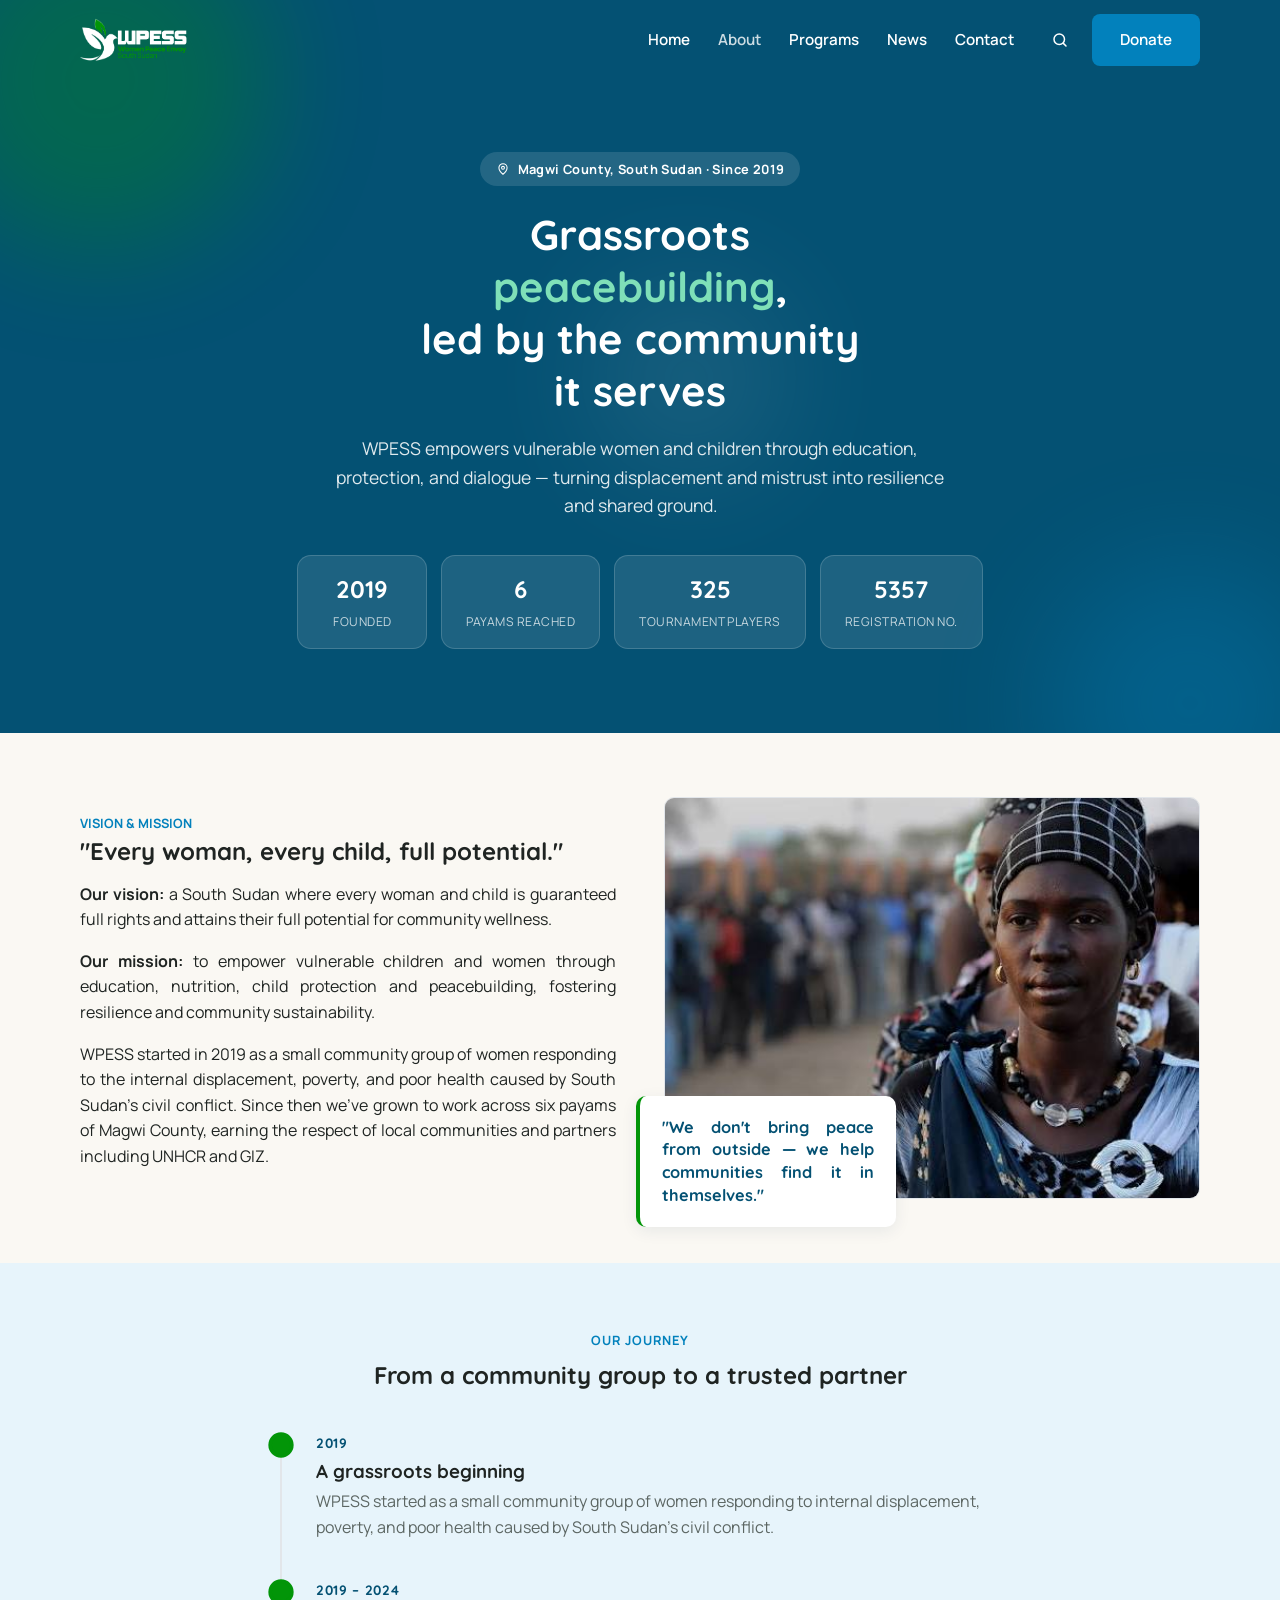
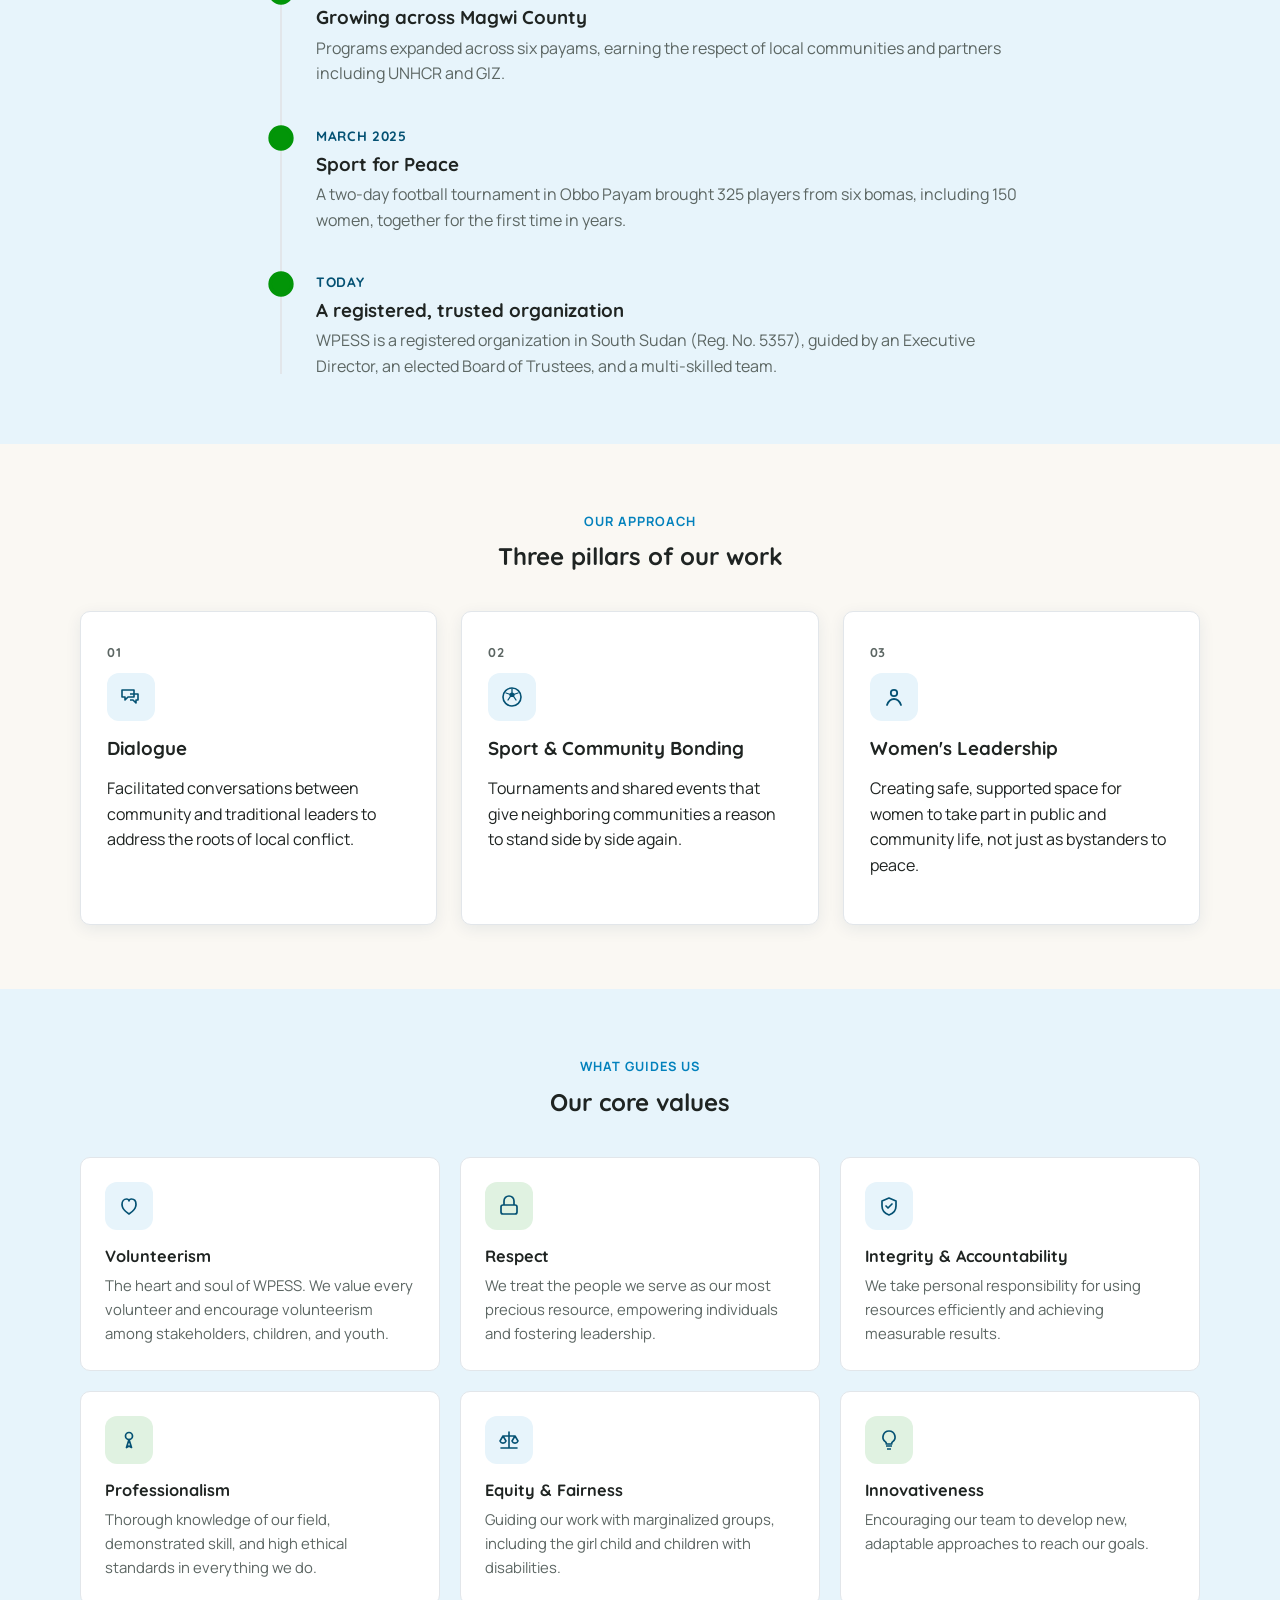
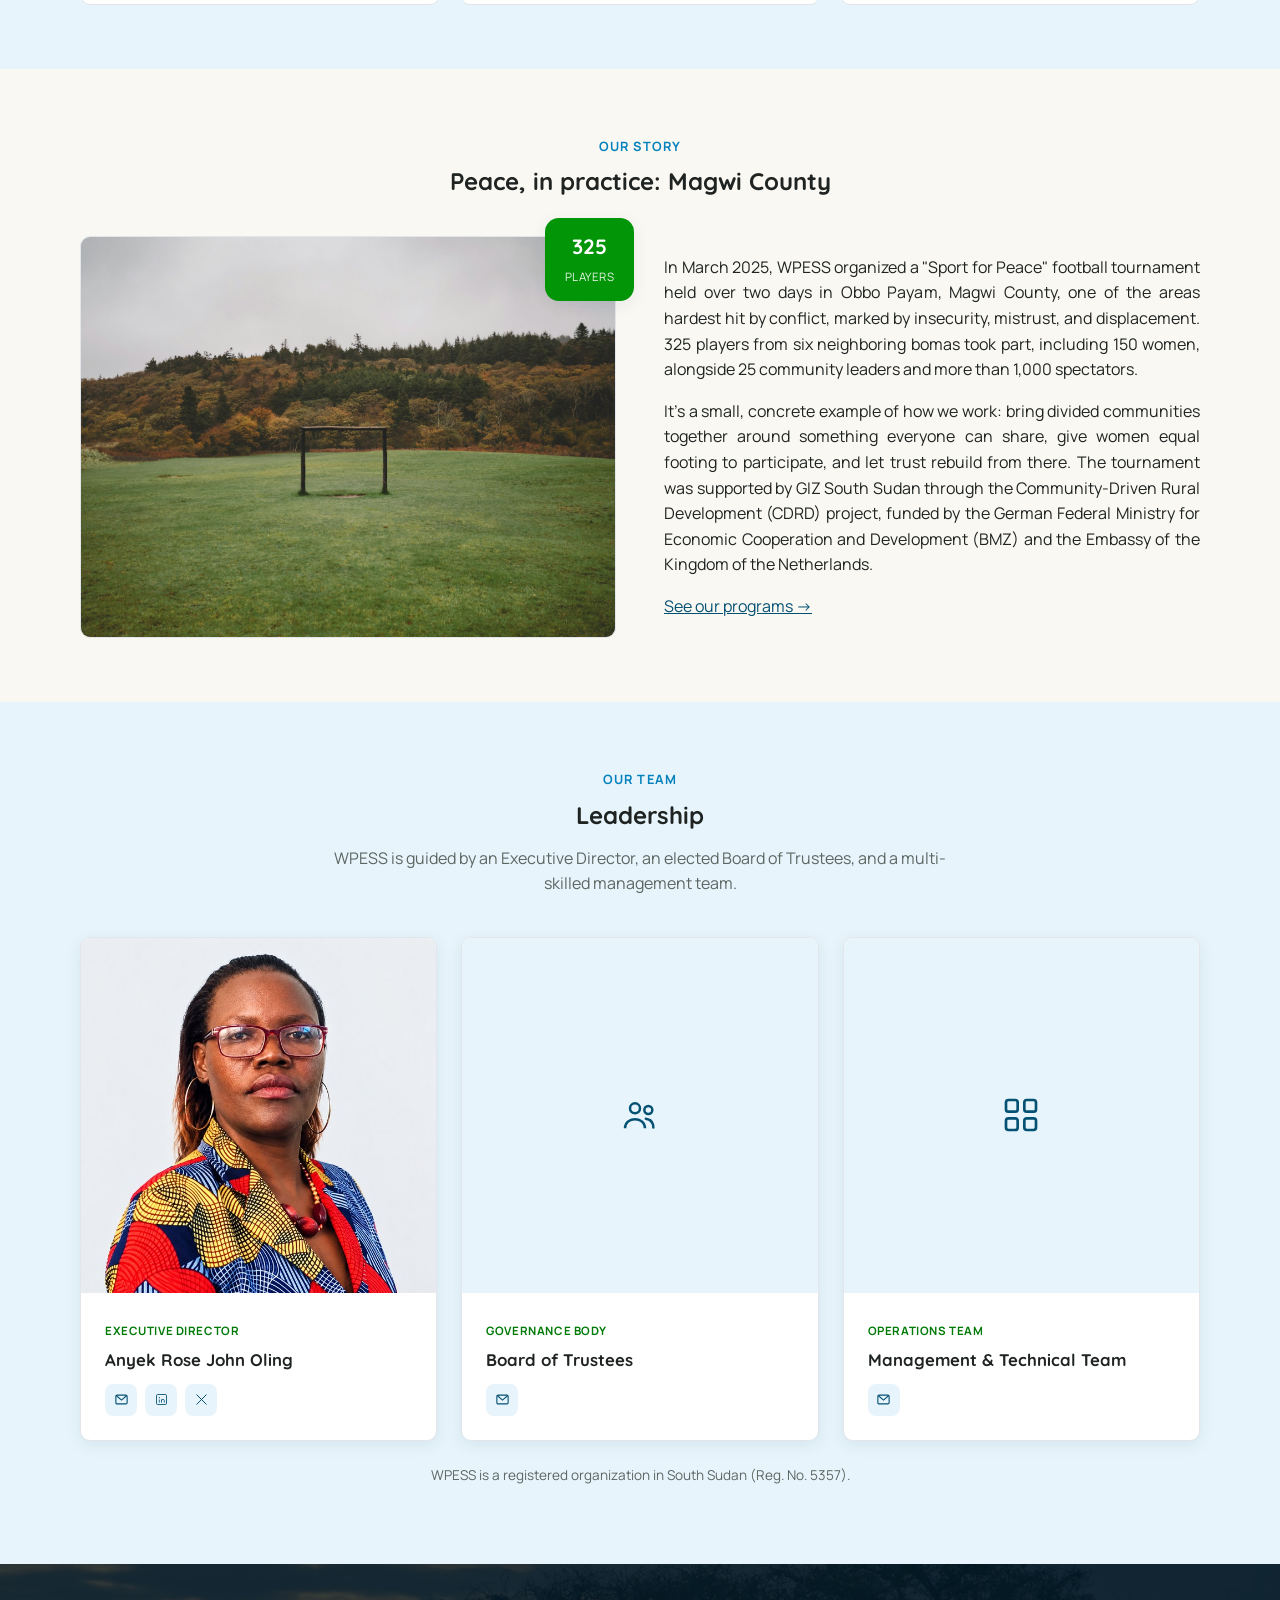
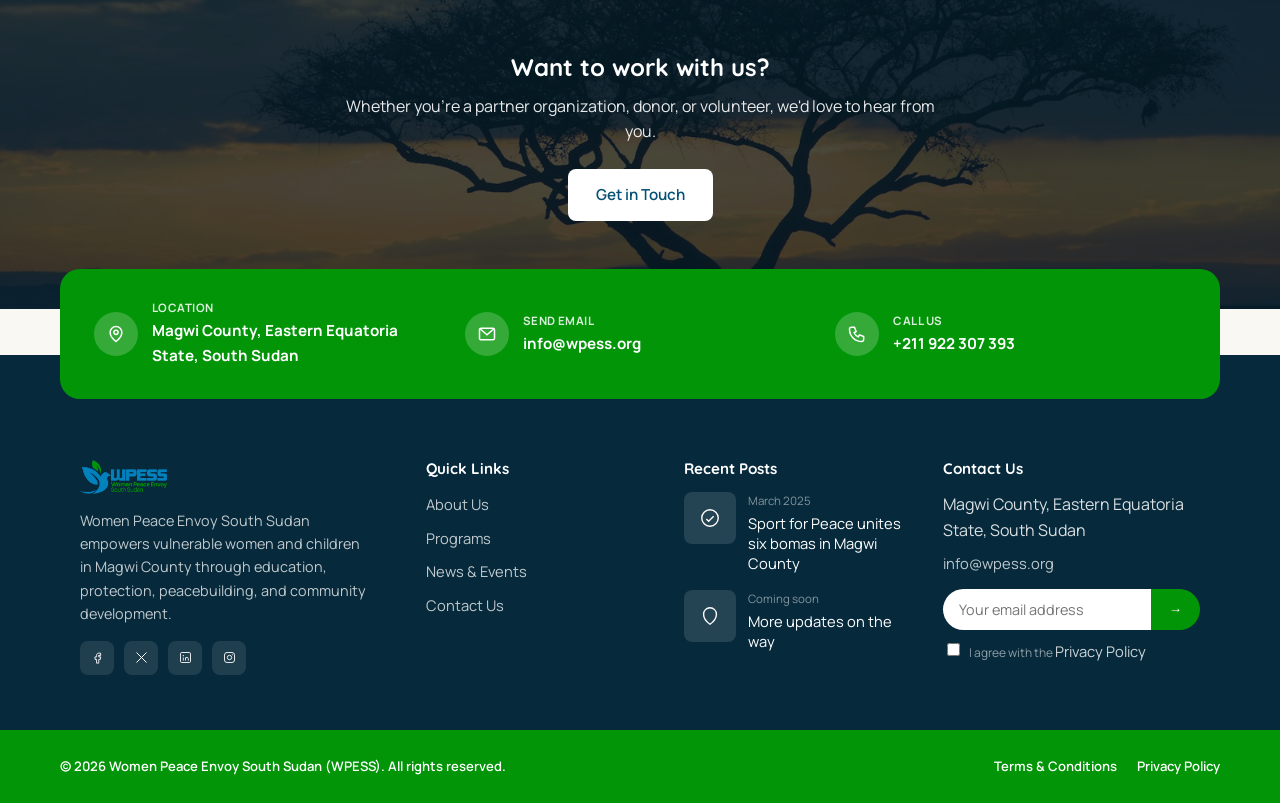
==== commit 1e169ecf: "Cache-bust style.css and script.js across all pages The CTA/footer seam fix is already correct in th" ====
--- a/about/index.html
+++ b/about/index.html
@@ -11,7 +11,7 @@
 <link rel="preconnect" href="https://fonts.googleapis.com" />
 <link rel="preconnect" href="https://fonts.gstatic.com" crossorigin />
 <link href="https://fonts.googleapis.com/css2?family=Manrope:wght@400;500;600;700;800&family=Quicksand:wght@600;700&display=swap" rel="stylesheet" />
-<link rel="stylesheet" href="/css/style.css" />
+<link rel="stylesheet" href="/css/style.css?v=2" />
 </head>
 <body>
 
@@ -469,6 +469,6 @@
 </footer>
 
 <script>document.getElementById("year").textContent = new Date().getFullYear();</script>
-<script src="/js/script.js"></script>
+<script src="/js/script.js?v=2"></script>
 </body>
 </html>
--- a/css/style.css
+++ b/css/style.css
@@ -1063,6 +1063,13 @@
   margin: 40px 0 -44px;
 }
 
+/* When it directly follows the photo CTA banner, pull it up so the banner's
+   background image and dark overlay carry through underneath the card
+   instead of a strip of plain page background showing between the two */
+.cta-banner + .contact-strip {
+  margin-top: -40px;
+}
+
 .contact-strip-grid {
   background-color: var(--color-accent);
   border-radius: 20px;
@@ -1462,6 +1469,10 @@
     margin: 24px 0 -20px;
   }
 
+  .cta-banner + .contact-strip {
+    margin-top: -20px;
+  }
+
   .contact-strip-grid {
     padding: 22px 20px;
     border-radius: 16px;
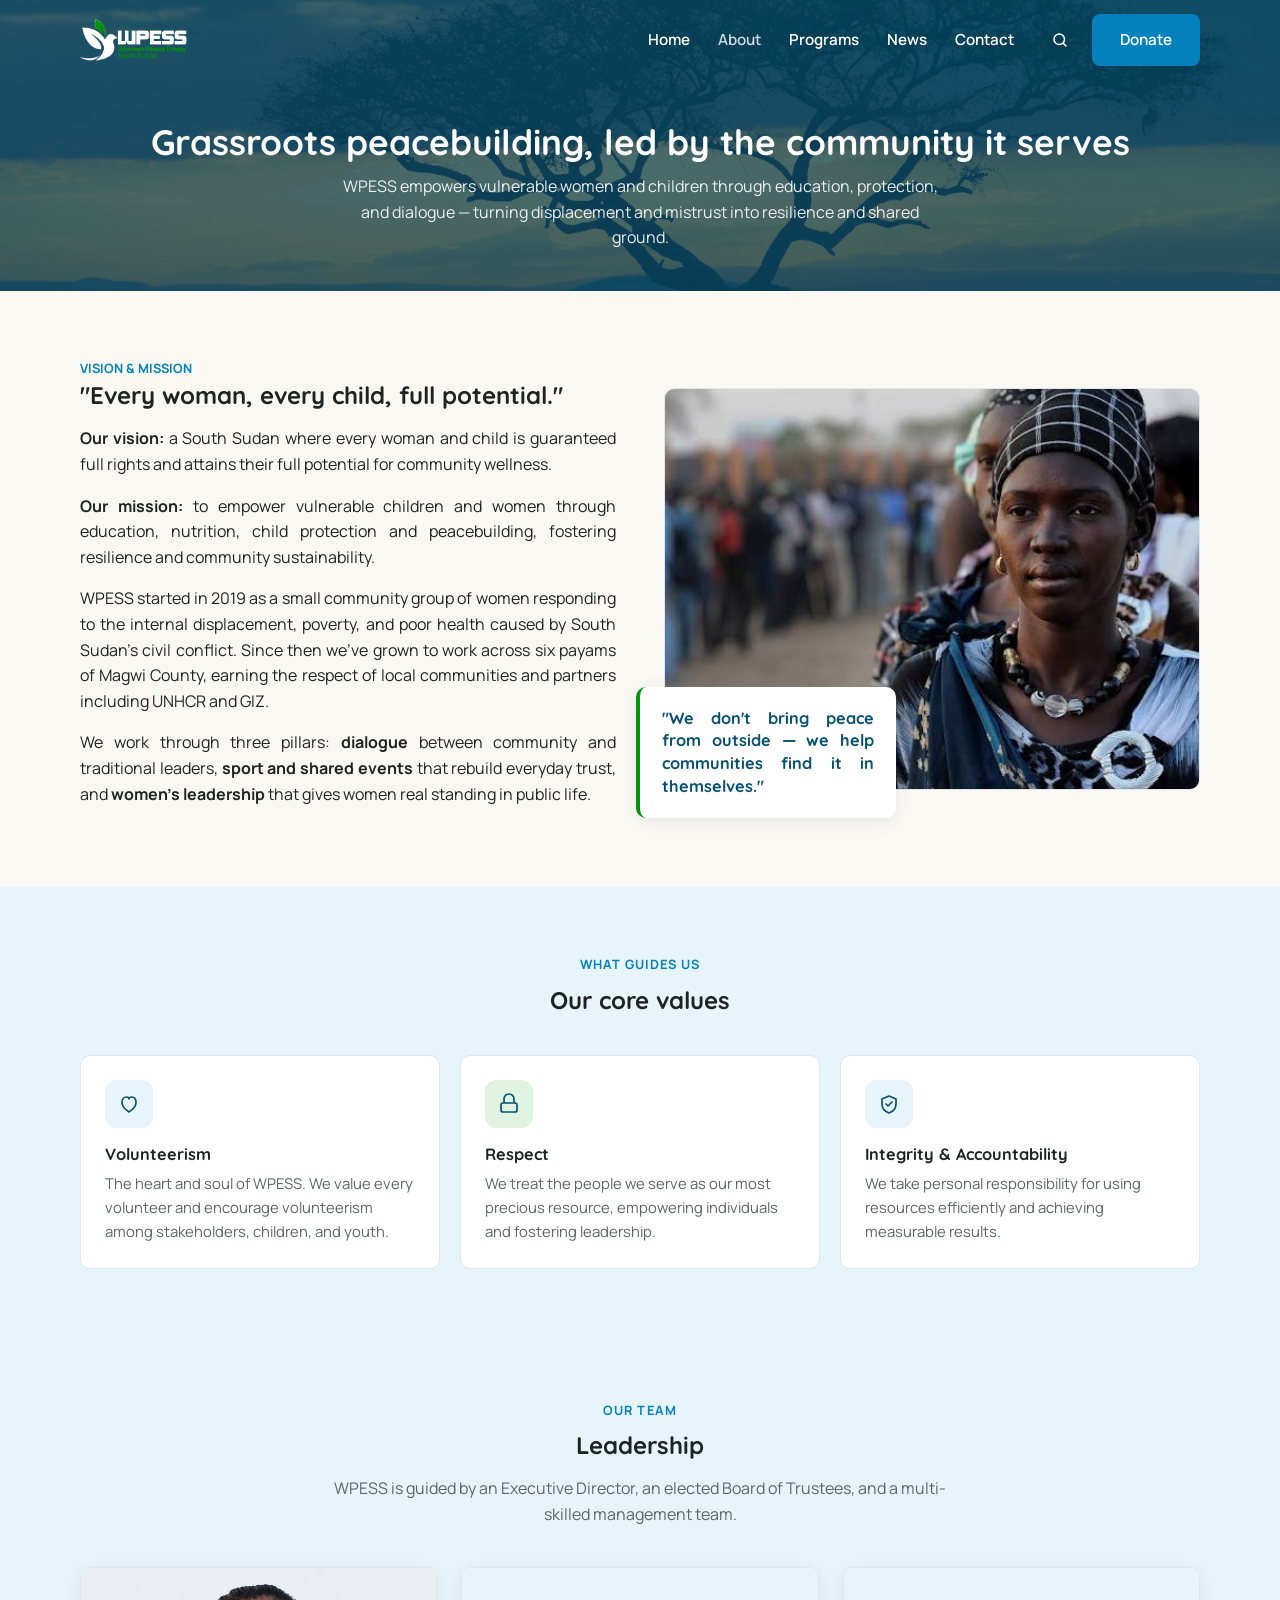
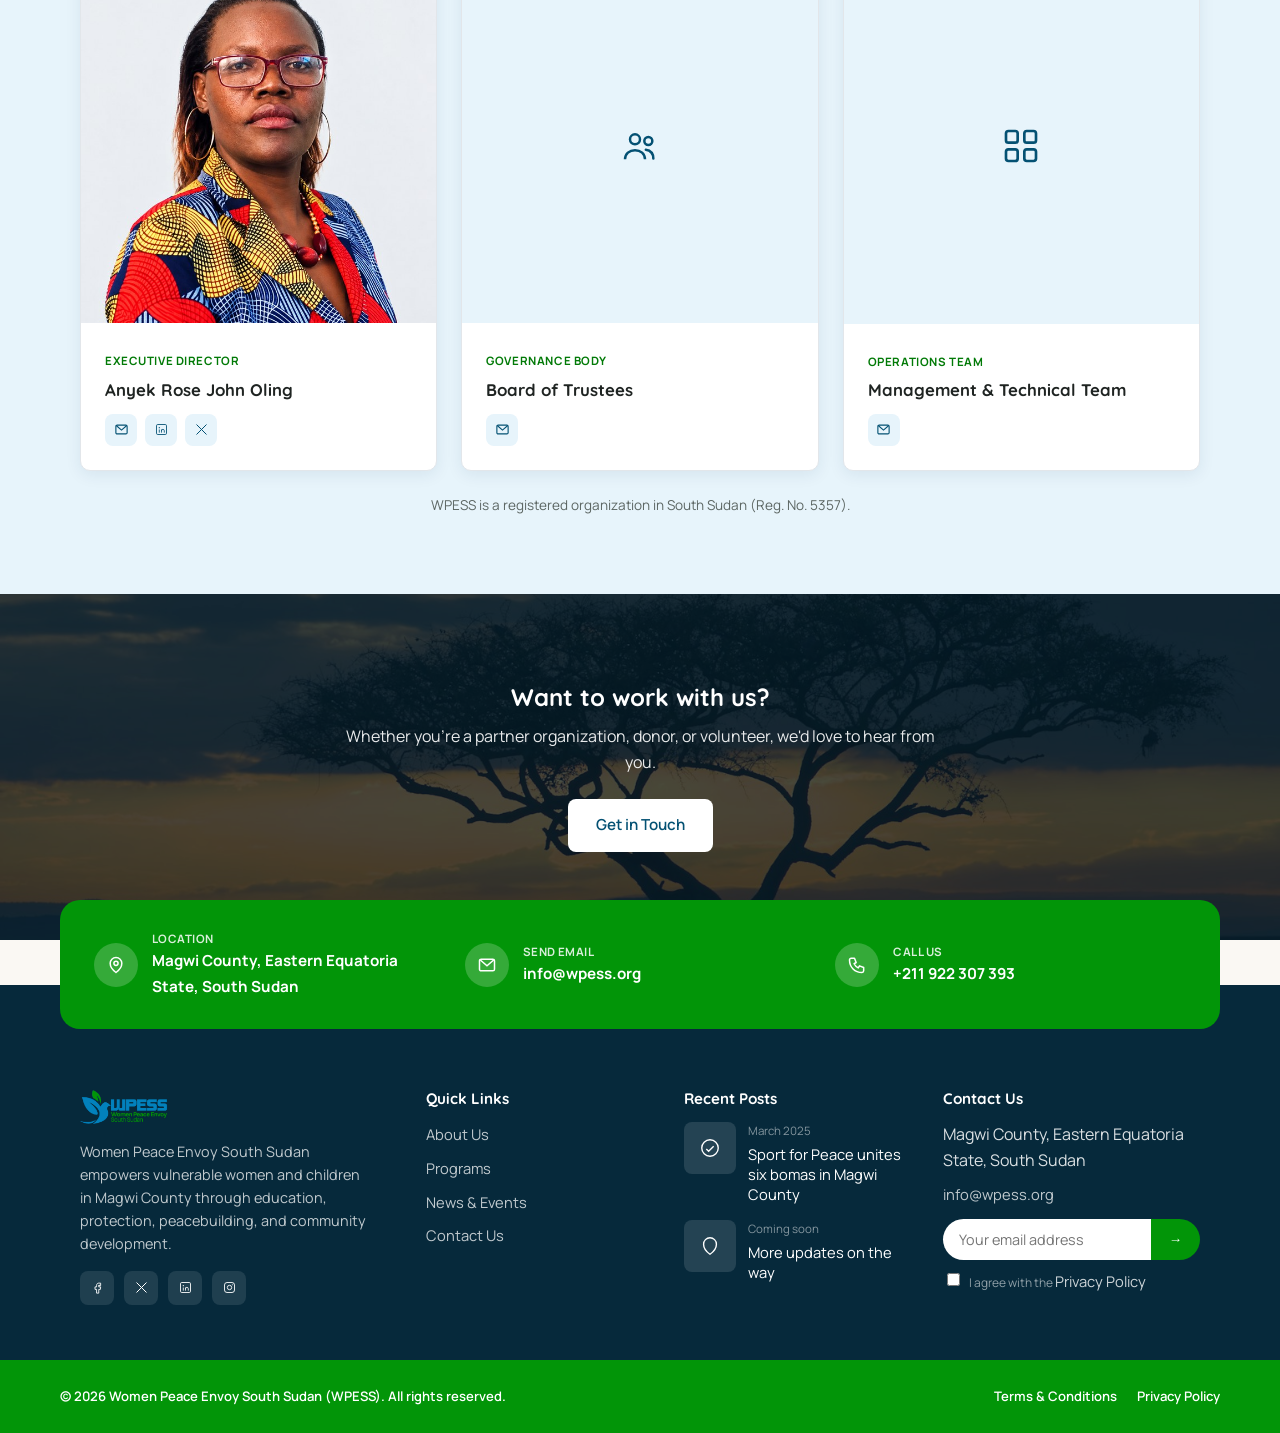
==== commit d5b38db6: "Simplify About and Programs heroes/content, add relevant hero photos Give the non-home hero sections" ====
--- a/about/index.html
+++ b/about/index.html
@@ -11,9 +11,14 @@
 <link rel="preconnect" href="https://fonts.googleapis.com" />
 <link rel="preconnect" href="https://fonts.gstatic.com" crossorigin />
 <link href="https://fonts.googleapis.com/css2?family=Manrope:wght@400;500;600;700;800&family=Quicksand:wght@600;700&display=swap" rel="stylesheet" />
-<link rel="stylesheet" href="/css/style.css?v=2" />
+<link rel="stylesheet" href="/css/style.css?v=3" />
 </head>
 <body>
+
+<div class="preloader" id="preloader" aria-hidden="true">
+  <img src="/images/wpess-logo-white.png" alt="" class="preloader-logo" />
+  <span class="preloader-ring"></span>
+</div>
 
 <header class="site-header">
   <div class="container nav-wrap">
@@ -81,33 +86,10 @@
   </div>
 </header>
 
-<section class="about-hero">
-  <div class="about-hero-shapes" aria-hidden="true"><span></span><span></span><span></span></div>
-  <div class="container">
-    <span class="about-hero-eyebrow">
-      <svg width="14" height="14" viewBox="0 0 24 24" fill="none"><path d="M12 21s-7-5-7-11a7 7 0 0 1 14 0c0 6-7 11-7 11Z" stroke="#fff" stroke-width="1.8"/><circle cx="12" cy="10" r="2.5" stroke="#fff" stroke-width="1.8"/></svg>
-      Magwi County, South Sudan · Since 2019
-    </span>
-    <h1>Grassroots <span>peacebuilding</span>,<br />led by the community it serves</h1>
+<section class="page-hero">
+  <div class="container">
+    <h1>Grassroots peacebuilding, led by the community it serves</h1>
     <p>WPESS empowers vulnerable women and children through education, protection, and dialogue &mdash; turning displacement and mistrust into resilience and shared ground.</p>
-    <div class="about-hero-stats">
-      <div class="about-hero-stat">
-        <strong>2019</strong>
-        <span>Founded</span>
-      </div>
-      <div class="about-hero-stat">
-        <strong class="stat-number" data-count="6">0</strong>
-        <span>Payams Reached</span>
-      </div>
-      <div class="about-hero-stat">
-        <strong class="stat-number" data-count="325">0</strong>
-        <span>Tournament Players</span>
-      </div>
-      <div class="about-hero-stat">
-        <strong>5357</strong>
-        <span>Registration No.</span>
-      </div>
-    </div>
   </div>
 </section>
 
@@ -119,6 +101,7 @@
       <p><strong>Our vision:</strong> a South Sudan where every woman and child is guaranteed full rights and attains their full potential for community wellness.</p>
       <p><strong>Our mission:</strong> to empower vulnerable children and women through education, nutrition, child protection and peacebuilding, fostering resilience and community sustainability.</p>
       <p>WPESS started in 2019 as a small community group of women responding to the internal displacement, poverty, and poor health caused by South Sudan's civil conflict. Since then we've grown to work across six payams of Magwi County, earning the respect of local communities and partners including UNHCR and GIZ.</p>
+      <p>We work through three pillars: <strong>dialogue</strong> between community and traditional leaders, <strong>sport and shared events</strong> that rebuild everyday trust, and <strong>women's leadership</strong> that gives women real standing in public life.</p>
     </div>
     <div class="about-mission-media">
       <div class="feature-media photo">
@@ -126,76 +109,6 @@
       </div>
       <div class="about-quote-card">
         <p>"We don't bring peace from outside &mdash; we help communities find it in themselves."</p>
-      </div>
-    </div>
-  </div>
-</section>
-
-<section class="about-timeline">
-  <div class="container">
-    <div class="section-heading">
-      <span class="eyebrow">Our Journey</span>
-      <h2>From a community group to a trusted partner</h2>
-    </div>
-    <div class="about-timeline-track">
-      <div class="about-timeline-item">
-        <span class="about-timeline-dot"></span>
-        <span class="about-timeline-year">2019</span>
-        <h3>A grassroots beginning</h3>
-        <p>WPESS started as a small community group of women responding to internal displacement, poverty, and poor health caused by South Sudan's civil conflict.</p>
-      </div>
-      <div class="about-timeline-item">
-        <span class="about-timeline-dot"></span>
-        <span class="about-timeline-year">2019 &ndash; 2024</span>
-        <h3>Growing across Magwi County</h3>
-        <p>Programs expanded across six payams, earning the respect of local communities and partners including UNHCR and GIZ.</p>
-      </div>
-      <div class="about-timeline-item">
-        <span class="about-timeline-dot"></span>
-        <span class="about-timeline-year">March 2025</span>
-        <h3>Sport for Peace</h3>
-        <p>A two-day football tournament in Obbo Payam brought 325 players from six bomas, including 150 women, together for the first time in years.</p>
-      </div>
-      <div class="about-timeline-item">
-        <span class="about-timeline-dot"></span>
-        <span class="about-timeline-year">Today</span>
-        <h3>A registered, trusted organization</h3>
-        <p>WPESS is a registered organization in South Sudan (Reg. No. 5357), guided by an Executive Director, an elected Board of Trustees, and a multi-skilled team.</p>
-      </div>
-    </div>
-  </div>
-</section>
-
-<section>
-  <div class="container">
-    <div class="section-heading">
-      <span class="eyebrow">Our Approach</span>
-      <h2>Three pillars of our work</h2>
-    </div>
-    <div class="about-pillars-grid">
-      <div class="about-pillar-card">
-        <div class="about-pillar-index">01</div>
-        <div class="icon-badge">
-          <svg width="24" height="24" viewBox="0 0 24 24" fill="none"><path d="M3 5h12v7H9l-3 3v-3H3V5Z" stroke="#045173" stroke-width="1.6" stroke-linejoin="round"/><path d="M11 9h8v6h-2v3l-3-3h-3" stroke="#045173" stroke-width="1.6" stroke-linejoin="round"/></svg>
-        </div>
-        <h3>Dialogue</h3>
-        <p>Facilitated conversations between community and traditional leaders to address the roots of local conflict.</p>
-      </div>
-      <div class="about-pillar-card">
-        <div class="about-pillar-index">02</div>
-        <div class="icon-badge">
-          <svg width="24" height="24" viewBox="0 0 24 24" fill="none"><circle cx="12" cy="12" r="9" stroke="#045173" stroke-width="1.6"/><path d="M12 7l3 2-1 3h-4l-1-3 3-2Z" fill="#045173"/><path d="M12 7V4M15 9l3-1M14 12l2 3M10 12l-2 3M9 9 6 8" stroke="#045173" stroke-width="1.3" stroke-linecap="round"/></svg>
-        </div>
-        <h3>Sport &amp; Community Bonding</h3>
-        <p>Tournaments and shared events that give neighboring communities a reason to stand side by side again.</p>
-      </div>
-      <div class="about-pillar-card">
-        <div class="about-pillar-index">03</div>
-        <div class="icon-badge">
-          <svg width="24" height="24" viewBox="0 0 24 24" fill="none"><circle cx="12" cy="8" r="3.2" stroke="#045173" stroke-width="1.8"/><path d="M5 20c1.5-4 4.2-6 7-6s5.5 2 7 6" stroke="#045173" stroke-width="1.8" stroke-linecap="round"/></svg>
-        </div>
-        <h3>Women's Leadership</h3>
-        <p>Creating safe, supported space for women to take part in public and community life, not just as bystanders to peace.</p>
       </div>
     </div>
   </div>
@@ -228,52 +141,6 @@
         </div>
         <h3>Integrity &amp; Accountability</h3>
         <p>We take personal responsibility for using resources efficiently and achieving measurable results.</p>
-      </div>
-      <div class="about-value-card">
-        <div class="icon-badge">
-          <svg width="24" height="24" viewBox="0 0 24 24" fill="none"><circle cx="12" cy="8" r="3.5" stroke="#045173" stroke-width="1.7"/><path d="m12 11.5 2.5 8-2.5-1.5-2.5 1.5 2.5-8Z" stroke="#045173" stroke-width="1.7" stroke-linejoin="round"/></svg>
-        </div>
-        <h3>Professionalism</h3>
-        <p>Thorough knowledge of our field, demonstrated skill, and high ethical standards in everything we do.</p>
-      </div>
-      <div class="about-value-card">
-        <div class="icon-badge">
-          <svg width="24" height="24" viewBox="0 0 24 24" fill="none"><path d="M12 4v16M6 8l-3 5a3.2 3.2 0 0 0 6 0L6 8Zm12 0l-3 5a3.2 3.2 0 0 0 6 0l-3-5ZM4 20h16M6 8h12" stroke="#045173" stroke-width="1.6" stroke-linecap="round" stroke-linejoin="round"/></svg>
-        </div>
-        <h3>Equity &amp; Fairness</h3>
-        <p>Guiding our work with marginalized groups, including the girl child and children with disabilities.</p>
-      </div>
-      <div class="about-value-card">
-        <div class="icon-badge">
-          <svg width="24" height="24" viewBox="0 0 24 24" fill="none"><path d="M9 18h6M10 21h4M12 3a6 6 0 0 0-3.5 10.9c.5.4.8 1 .8 1.6v.5h5.4v-.5c0-.6.3-1.2.8-1.6A6 6 0 0 0 12 3Z" stroke="#045173" stroke-width="1.7" stroke-linejoin="round"/></svg>
-        </div>
-        <h3>Innovativeness</h3>
-        <p>Encouraging our team to develop new, adaptable approaches to reach our goals.</p>
-      </div>
-    </div>
-  </div>
-</section>
-
-<section>
-  <div class="container">
-    <div class="section-heading">
-      <span class="eyebrow">Our Story</span>
-      <h2>Peace, in practice: Magwi County</h2>
-    </div>
-    <div class="feature-split">
-      <div class="about-story-media">
-        <div class="feature-media photo">
-          <img src="/images/football-field.jpg" alt="Football pitch" />
-        </div>
-        <div class="about-story-badge">
-          <strong>325</strong>
-          <span>Players</span>
-        </div>
-      </div>
-      <div>
-        <p>In March 2025, WPESS organized a "Sport for Peace" football tournament held over two days in Obbo Payam, Magwi County, one of the areas hardest hit by conflict, marked by insecurity, mistrust, and displacement. 325 players from six neighboring bomas took part, including 150 women, alongside 25 community leaders and more than 1,000 spectators.</p>
-        <p>It's a small, concrete example of how we work: bring divided communities together around something everyone can share, give women equal footing to participate, and let trust rebuild from there. The tournament was supported by GIZ South Sudan through the Community-Driven Rural Development (CDRD) project, funded by the German Federal Ministry for Economic Cooperation and Development (BMZ) and the Embassy of the Kingdom of the Netherlands.</p>
-        <p><a href="/programs/">See our programs →</a></p>
       </div>
     </div>
   </div>
@@ -469,6 +336,6 @@
 </footer>
 
 <script>document.getElementById("year").textContent = new Date().getFullYear();</script>
-<script src="/js/script.js?v=2"></script>
+<script src="/js/script.js?v=3"></script>
 </body>
 </html>
--- a/css/style.css
+++ b/css/style.css
@@ -16,6 +16,72 @@
   --radius: 10px;
   --shadow: 0 4px 16px rgba(15, 45, 84, 0.08);
   --max-width: 1160px;
+}
+
+/* Preloader: full-screen splash shown while the page and its images load */
+.preloader {
+  position: fixed;
+  inset: 0;
+  z-index: 9999;
+  display: flex;
+  flex-direction: column;
+  align-items: center;
+  justify-content: center;
+  gap: 26px;
+  background: var(--color-primary-dark);
+  transition: opacity 0.5s ease, visibility 0.5s ease;
+}
+
+.preloader-logo {
+  width: 130px;
+  height: auto;
+  animation: preloader-pulse 1.8s ease-in-out infinite;
+}
+
+.preloader-ring {
+  width: 40px;
+  height: 40px;
+  border-radius: 50%;
+  border: 3px solid rgba(255, 255, 255, 0.16);
+  border-top-color: var(--color-accent);
+  animation: preloader-spin 0.85s linear infinite;
+}
+
+.preloader.is-hidden {
+  opacity: 0;
+  visibility: hidden;
+  pointer-events: none;
+}
+
+@keyframes preloader-pulse {
+  0%, 100% {
+    transform: scale(1);
+    opacity: 1;
+  }
+  50% {
+    transform: scale(1.07);
+    opacity: 0.88;
+  }
+}
+
+@keyframes preloader-spin {
+  to {
+    transform: rotate(360deg);
+  }
+}
+
+@media (prefers-reduced-motion: reduce) {
+  .preloader-logo {
+    animation: none;
+  }
+
+  .preloader-ring {
+    animation: none;
+  }
+
+  .preloader {
+    transition: opacity 0.25s ease, visibility 0.25s ease;
+  }
 }
 
 * {
@@ -668,7 +734,7 @@
   background-position: center, center;
   background-repeat: no-repeat, no-repeat;
   color: #fff;
-  padding: calc(var(--header-h, 76px) + 64px) 0 64px;
+  padding: calc(var(--header-h, 76px) + 40px) 0 40px;
   text-align: center;
 }
 
@@ -1538,146 +1604,6 @@
   }
 }
 
-/* ============================================
-   Shared creative page hero (About, Programs)
-   ============================================ */
-
-.about-hero,
-.programs-hero {
-  position: relative;
-  isolation: isolate;
-  overflow: hidden;
-  background-color: var(--color-primary-dark);
-  color: #fff;
-  padding: calc(var(--header-h, 76px) + 72px) 0 84px;
-  text-align: center;
-}
-
-.about-hero-shapes,
-.programs-hero-shapes {
-  position: absolute;
-  inset: 0;
-  z-index: -1;
-  overflow: hidden;
-}
-
-.about-hero-shapes span,
-.programs-hero-shapes span {
-  position: absolute;
-  border-radius: 50%;
-  filter: blur(60px);
-  opacity: 0.32;
-}
-
-.about-hero-shapes span:nth-child(1),
-.programs-hero-shapes span:nth-child(1) {
-  width: 340px;
-  height: 340px;
-  background: var(--color-accent);
-  top: -90px;
-  left: -70px;
-  animation: about-float-a 9s ease-in-out infinite;
-}
-
-.about-hero-shapes span:nth-child(2),
-.programs-hero-shapes span:nth-child(2) {
-  width: 280px;
-  height: 280px;
-  background: var(--color-primary);
-  bottom: -110px;
-  right: -50px;
-  animation: about-float-b 11s ease-in-out infinite;
-}
-
-.about-hero-shapes span:nth-child(3),
-.programs-hero-shapes span:nth-child(3) {
-  width: 200px;
-  height: 200px;
-  background: #fff;
-  top: 38%;
-  left: 46%;
-  opacity: 0.08;
-  animation: about-float-a 13s ease-in-out infinite reverse;
-}
-
-@keyframes about-float-a {
-  0%, 100% { transform: translate(0, 0) scale(1); }
-  50% { transform: translate(30px, 24px) scale(1.08); }
-}
-
-@keyframes about-float-b {
-  0%, 100% { transform: translate(0, 0) scale(1); }
-  50% { transform: translate(-24px, -18px) scale(1.05); }
-}
-
-.about-hero-eyebrow,
-.programs-hero-eyebrow {
-  display: inline-flex;
-  align-items: center;
-  gap: 8px;
-  background: rgba(255, 255, 255, 0.12);
-  padding: 7px 16px;
-  border-radius: 999px;
-  font-size: 0.8rem;
-  font-weight: 700;
-  letter-spacing: 0.03em;
-  margin-bottom: 22px;
-}
-
-.about-hero h1,
-.programs-hero h1 {
-  font-size: 2.6rem;
-  max-width: 18ch;
-  margin: 0 auto 18px;
-}
-
-.about-hero h1 span,
-.programs-hero h1 span {
-  color: #7fe0b8;
-}
-
-.about-hero > .container > p,
-.programs-hero > .container > p {
-  color: rgba(255, 255, 255, 0.88);
-  max-width: 56ch;
-  margin: 0 auto 36px;
-  font-size: 1.1rem;
-}
-
-.about-hero-stats,
-.programs-hero-stats {
-  display: flex;
-  justify-content: center;
-  flex-wrap: wrap;
-  gap: 14px;
-}
-
-.about-hero-stat,
-.programs-hero-stat {
-  background: rgba(255, 255, 255, 0.1);
-  border: 1px solid rgba(255, 255, 255, 0.16);
-  border-radius: 14px;
-  padding: 14px 24px;
-  min-width: 130px;
-}
-
-.about-hero-stat strong,
-.programs-hero-stat strong {
-  display: block;
-  font-family: "Quicksand", sans-serif;
-  font-size: 1.5rem;
-  font-weight: 700;
-  color: #fff;
-}
-
-.about-hero-stat span,
-.programs-hero-stat span {
-  font-size: 0.76rem;
-  color: rgba(255, 255, 255, 0.75);
-  text-transform: uppercase;
-  letter-spacing: 0.04em;
-}
-
 /* Mission pull-quote overlapping the photo */
 .about-mission-media {
   position: relative;
@@ -1704,123 +1630,6 @@
   line-height: 1.4;
 }
 
-/* Timeline */
-.about-timeline {
-  background: var(--color-primary-light);
-}
-
-.about-timeline-track {
-  position: relative;
-  max-width: 760px;
-  margin: 0 auto;
-}
-
-.about-timeline-track::before {
-  content: "";
-  position: absolute;
-  left: 20px;
-  top: 6px;
-  bottom: 6px;
-  width: 2px;
-  background: var(--color-border);
-}
-
-.about-timeline-item {
-  position: relative;
-  padding-left: 56px;
-  margin-bottom: 36px;
-}
-
-.about-timeline-item:last-child {
-  margin-bottom: 0;
-}
-
-.about-timeline-dot {
-  position: absolute;
-  left: 10px;
-  top: 4px;
-  width: 22px;
-  height: 22px;
-  border-radius: 50%;
-  background: var(--color-surface);
-  border: 3px solid var(--color-accent);
-  transition: transform 0.4s ease, background 0.4s ease;
-}
-
-.about-timeline-item.in-view .about-timeline-dot {
-  background: var(--color-accent);
-  transform: scale(1.15);
-}
-
-.about-timeline-year {
-  display: inline-block;
-  font-family: "Quicksand", sans-serif;
-  font-weight: 700;
-  color: var(--color-primary-dark);
-  font-size: 0.85rem;
-  text-transform: uppercase;
-  letter-spacing: 0.05em;
-  margin-bottom: 6px;
-}
-
-.about-timeline-item h3 {
-  margin-bottom: 6px;
-}
-
-.about-timeline-item p {
-  color: var(--color-muted);
-  margin: 0;
-}
-
-/* Pillars */
-.about-pillars-grid {
-  display: grid;
-  grid-template-columns: repeat(3, 1fr);
-  gap: 24px;
-}
-
-.about-pillar-card {
-  position: relative;
-  background: var(--color-surface);
-  border: 1px solid var(--color-border);
-  border-radius: var(--radius);
-  padding: 30px 26px;
-  box-shadow: var(--shadow);
-  overflow: hidden;
-  transition: transform 0.3s ease, box-shadow 0.3s ease;
-}
-
-.about-pillar-card::before {
-  content: "";
-  position: absolute;
-  top: 0;
-  left: 0;
-  right: 0;
-  height: 4px;
-  background: var(--color-accent);
-  transform: scaleX(0);
-  transform-origin: left;
-  transition: transform 0.35s ease;
-}
-
-.about-pillar-card:hover {
-  transform: translateY(-6px);
-  box-shadow: 0 16px 32px rgba(15, 45, 84, 0.14);
-}
-
-.about-pillar-card:hover::before {
-  transform: scaleX(1);
-}
-
-.about-pillar-index {
-  font-family: "Quicksand", sans-serif;
-  font-weight: 700;
-  font-size: 0.8rem;
-  color: var(--color-muted);
-  letter-spacing: 0.05em;
-  margin-bottom: 10px;
-}
-
 /* Values */
 .about-values-grid {
   display: grid;
@@ -1854,36 +1663,6 @@
   color: var(--color-muted);
   margin: 0;
   font-size: 0.93rem;
-}
-
-/* Story badge floating on the tournament photo */
-.about-story-media {
-  position: relative;
-}
-
-.about-story-badge {
-  position: absolute;
-  right: -18px;
-  top: -18px;
-  background: var(--color-accent);
-  color: #fff;
-  border-radius: 14px;
-  padding: 12px 20px;
-  box-shadow: var(--shadow);
-  text-align: center;
-}
-
-.about-story-badge strong {
-  display: block;
-  font-family: "Quicksand", sans-serif;
-  font-size: 1.3rem;
-}
-
-.about-story-badge span {
-  font-size: 0.72rem;
-  text-transform: uppercase;
-  letter-spacing: 0.04em;
-  opacity: 0.9;
 }
 
 /* Team */
@@ -2151,39 +1930,6 @@
   font-size: 0.8rem;
 }
 
-/* Filter bar */
-.program-filter-bar {
-  display: flex;
-  flex-wrap: wrap;
-  justify-content: center;
-  gap: 10px;
-  margin-bottom: 36px;
-}
-
-.program-filter-btn {
-  background: var(--color-surface);
-  border: 1px solid var(--color-border);
-  color: var(--color-ink);
-  font-family: inherit;
-  font-weight: 600;
-  font-size: 0.88rem;
-  padding: 9px 20px;
-  border-radius: 999px;
-  cursor: pointer;
-  transition: background 0.2s ease, color 0.2s ease, border-color 0.2s ease;
-}
-
-.program-filter-btn:hover {
-  border-color: var(--color-primary);
-  color: var(--color-primary-dark);
-}
-
-.program-filter-btn.active {
-  background: var(--color-primary-dark);
-  border-color: var(--color-primary-dark);
-  color: #fff;
-}
-
 /* Program directory grid */
 .program-grid {
   display: grid;
@@ -2203,12 +1949,6 @@
 .program-card:hover {
   transform: translateY(-6px);
   box-shadow: 0 16px 32px rgba(15, 45, 84, 0.14);
-}
-
-.program-grid > .program-card.is-hidden {
-  opacity: 0;
-  transform: scale(0.94);
-  pointer-events: none;
 }
 
 .program-card-category {
@@ -2231,12 +1971,6 @@
 }
 
 @media (max-width: 860px) {
-  .about-hero h1,
-  .programs-hero h1 {
-    font-size: 2.1rem;
-  }
-
-  .about-pillars-grid,
   .about-values-grid,
   .about-team-grid,
   .program-grid,
@@ -2254,7 +1988,6 @@
     max-width: none;
   }
 
-  .about-story-badge,
   .programs-flagship-badge {
     position: static;
     display: inline-block;
@@ -2271,23 +2004,6 @@
 }
 
 @media (max-width: 620px) {
-  .about-hero,
-  .programs-hero {
-    padding: calc(var(--header-h, 64px) + 32px) 0 56px;
-  }
-
-  .about-hero h1,
-  .programs-hero h1 {
-    font-size: 1.7rem;
-  }
-
-  .about-hero-stat,
-  .programs-hero-stat {
-    min-width: 110px;
-    padding: 12px 16px;
-  }
-
-  .about-pillars-grid,
   .about-values-grid,
   .about-team-grid,
   .program-grid,
@@ -2299,30 +2015,9 @@
   .partner-logo img {
     max-height: 40px;
   }
-
-  .about-timeline-track::before {
-    left: 16px;
-  }
-
-  .about-timeline-item {
-    padding-left: 44px;
-  }
-
-  .program-filter-bar {
-    justify-content: flex-start;
-    overflow-x: auto;
-    flex-wrap: nowrap;
-    padding-bottom: 6px;
-  }
 }
 
 @media (prefers-reduced-motion: reduce) {
-  .about-hero-shapes span,
-  .programs-hero-shapes span {
-    animation: none;
-  }
-
-  .about-pillar-card:hover,
   .about-value-card:hover,
   .about-team-card:hover {
     transform: none;
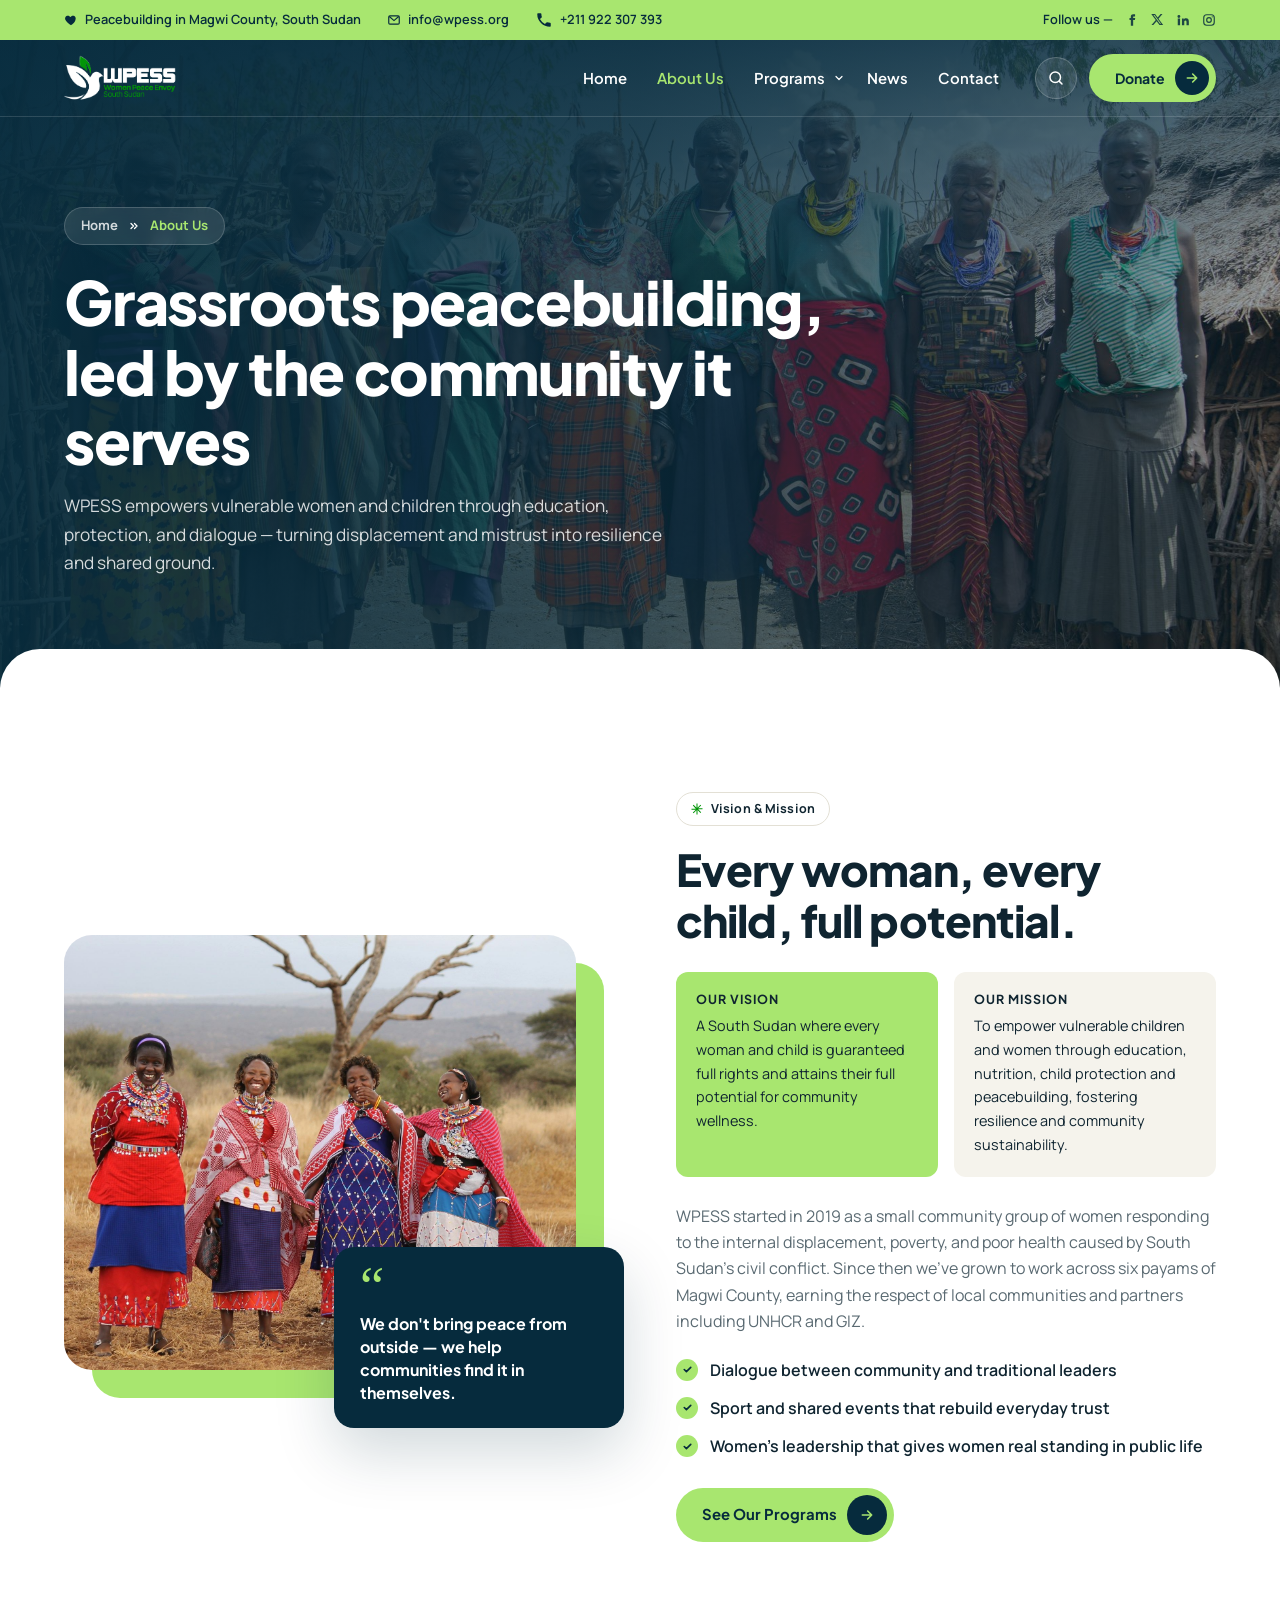
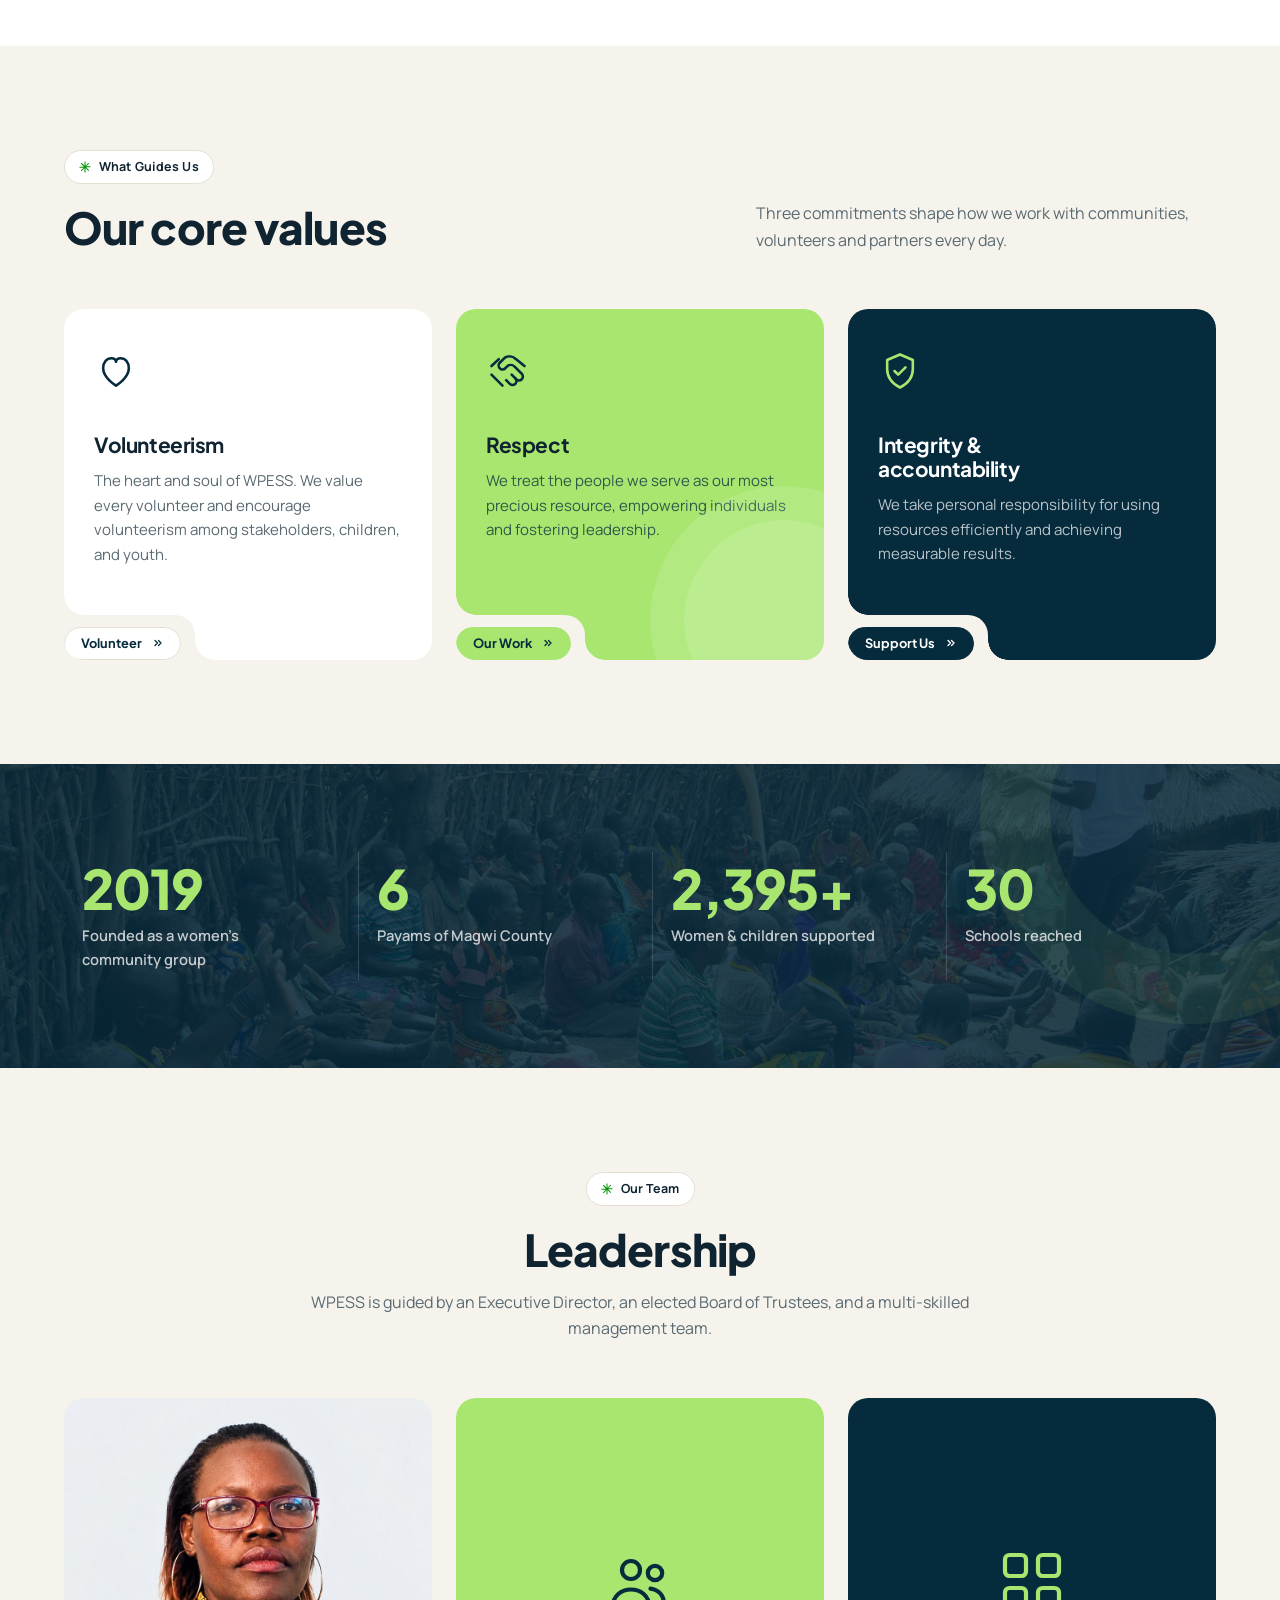
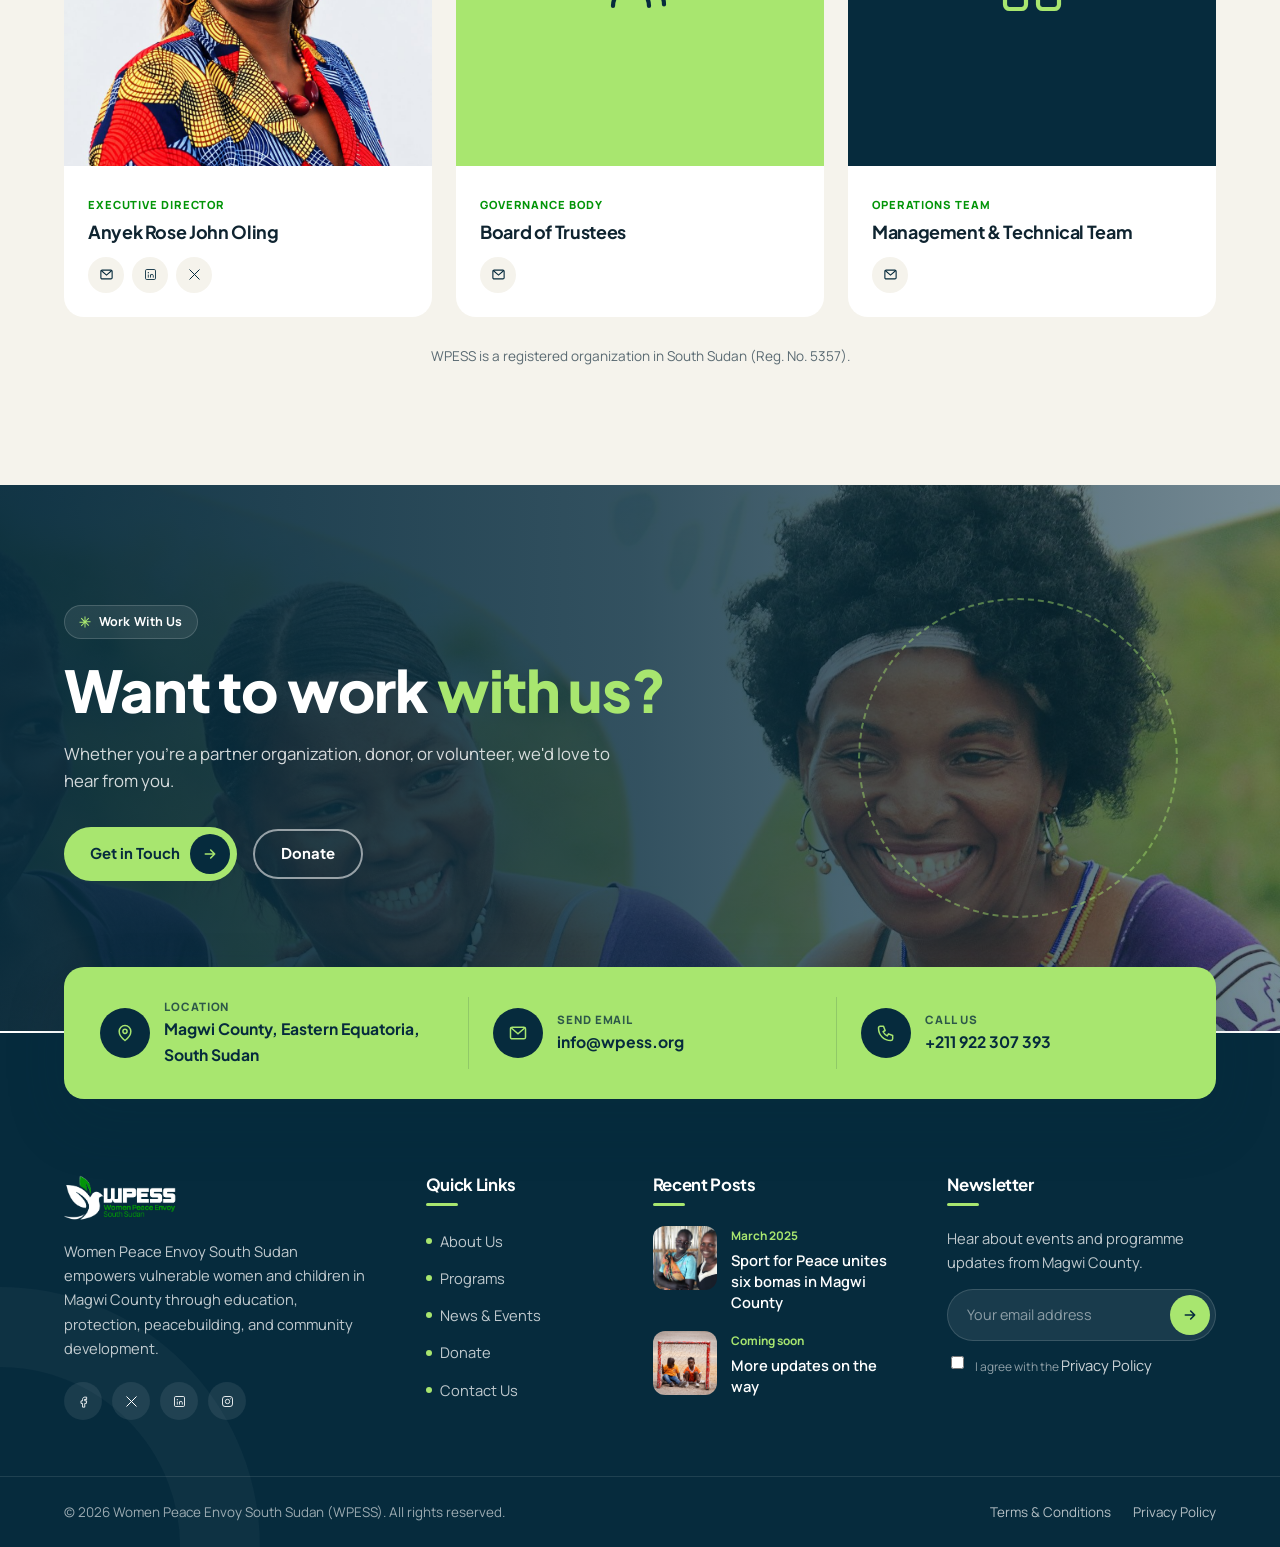
==== commit f340c890: "Redesign the site with a new navy/lime design system and HD photos Rebuild all six pages around a sh" ====
--- a/about/index.html
+++ b/about/index.html
@@ -5,13 +5,14 @@
 <meta name="viewport" content="width=device-width, initial-scale=1.0" />
 <title>About Us | WPESS</title>
 <meta name="description" content="Learn about Women Peace Envoy South Sudan (WPESS) and our approach to peacebuilding in Magwi County and beyond." />
+<meta name="theme-color" content="#062b3d" />
 <link rel="icon" type="image/png" sizes="32x32" href="/images/favicon-32.png" />
 <link rel="icon" type="image/png" sizes="16x16" href="/images/favicon-16.png" />
 <link rel="apple-touch-icon" sizes="180x180" href="/images/favicon-180.png" />
 <link rel="preconnect" href="https://fonts.googleapis.com" />
 <link rel="preconnect" href="https://fonts.gstatic.com" crossorigin />
-<link href="https://fonts.googleapis.com/css2?family=Manrope:wght@400;500;600;700;800&family=Quicksand:wght@600;700&display=swap" rel="stylesheet" />
-<link rel="stylesheet" href="/css/style.css?v=3" />
+<link href="https://fonts.googleapis.com/css2?family=Manrope:wght@400;500;600;700;800&family=Plus+Jakarta+Sans:wght@600;700;800&display=swap" rel="stylesheet" />
+<link rel="stylesheet" href="/css/style.css?v=4" />
 </head>
 <body>
 
@@ -21,73 +22,91 @@
 </div>
 
 <header class="site-header">
-  <div class="container nav-wrap">
-    <a href="/" class="brand">
-      <img src="/images/wpess-logo.png" alt="WPESS: Women Peace Envoy South Sudan" class="brand-logo brand-logo-color" />
-      <img src="/images/wpess-logo-white.png" alt="WPESS: Women Peace Envoy South Sudan" class="brand-logo brand-logo-white" />
-    </a>
-    <div class="nav-right">
-      <div class="nav-links-wrap">
-        <ul class="nav-links">
-          <li><a href="/">Home</a></li>
-          <li><a href="/about/" class="active">About</a></li>
-          <li class="has-mega">
-            <a href="/programs/">Programs</a>
-            <button class="mega-toggle" aria-label="Toggle Programs menu" aria-expanded="false">
-              <svg width="10" height="10" viewBox="0 0 24 24" fill="none"><path d="m6 9 6 6 6-6" stroke="currentColor" stroke-width="2" stroke-linecap="round" stroke-linejoin="round"/></svg>
-            </button>
-            <div class="mega-menu">
-              <div class="mega-grid">
-                <div class="mega-col">
-                  <h4>Our Approach</h4>
-                  <ul>
-                    <li><a href="/about/">Dialogue</a></li>
-                    <li><a href="/about/">Sport &amp; Community Bonding</a></li>
-                    <li><a href="/about/">Women's Leadership</a></li>
-                  </ul>
-                </div>
-                <div class="mega-col mega-feature">
-                  <span class="tag">Featured Program</span>
-                  <h4>Sport for Peace</h4>
-                  <p>325 players, 6 bomas, one tournament that rebuilt trust in Magwi County.</p>
-                  <a href="/programs/" class="mega-feature-link">Read the story →</a>
-                </div>
-                <div class="mega-col">
-                  <h4>Get Involved</h4>
-                  <ul>
-                    <li><a href="/donate/">Donate</a></li>
-                    <li><a href="/contact/">Volunteer</a></li>
-                    <li><a href="/contact/">Partner With Us</a></li>
-                  </ul>
+  <div class="topbar">
+    <div class="container topbar-inner">
+      <div class="topbar-info">
+        <span><svg width="14" height="14" viewBox="0 0 24 24" fill="currentColor" aria-hidden="true"><path d="M12 21s-7.5-4.6-9.6-9.3C.9 8.2 3 4.5 6.6 4.5c2.1 0 3.6 1.2 4.4 2.5.8-1.3 2.3-2.5 4.4-2.5 3.6 0 5.7 3.7 4.2 7.2C19.5 16.4 12 21 12 21Z"/></svg> Peacebuilding in Magwi County, South Sudan</span>
+        <a href="mailto:info@wpess.org" class="hide-md"><svg width="14" height="14" viewBox="0 0 24 24" fill="none" stroke="currentColor" stroke-width="2" aria-hidden="true"><rect x="3" y="5" width="18" height="14" rx="2"/><path d="m4 6 8 7 8-7"/></svg> info@wpess.org</a>
+        <a href="tel:+211922307393" class="hide-md"><svg width="18" height="18" viewBox="0 0 24 24" fill="currentColor" aria-hidden="true"><path d="M6.6 10.8a15.5 15.5 0 0 0 6.6 6.6l2.2-2.2c.3-.3.7-.4 1-.2 1.1.4 2.3.6 3.6.6.6 0 1 .4 1 1V20c0 .6-.4 1-1 1A17 17 0 0 1 3 4c0-.6.4-1 1-1h3.5c.6 0 1 .4 1 1 0 1.3.2 2.5.6 3.6.1.3 0 .7-.2 1l-2.3 2.2Z"/></svg> +211 922 307 393</a>
+      </div>
+      <!-- TODO: link these to WPESS's real social media accounts -->
+      <div class="topbar-social">
+        <span>Follow us &mdash;</span>
+        <a href="#" aria-label="Facebook"><svg width="14" height="14" viewBox="0 0 24 24" fill="currentColor"><path d="M14 8.5V6.8c0-.8.5-1 1-1h2.3V2.2H14c-3.2 0-4 2.4-4 4v2.3H7.7V12H10v10h4V12h3l.5-3.5H14Z"/></svg></a><a href="#" aria-label="X / Twitter"><svg width="13" height="13" viewBox="0 0 24 24" fill="currentColor"><path d="M17.8 2h3.4l-7.4 8.5L22.5 22h-6.8l-5.3-7-6.1 7H.9l7.9-9.1L.5 2h7l4.8 6.4L17.8 2Zm-1.2 18h1.9L6.5 3.9h-2L16.6 20Z"/></svg></a><a href="#" aria-label="LinkedIn"><svg width="14" height="14" viewBox="0 0 24 24" fill="currentColor"><path d="M4.98 3.5a2.5 2.5 0 1 1 0 5 2.5 2.5 0 0 1 0-5ZM3 9.5h4V21H3V9.5Zm6.5 0h3.8v1.6h.1c.5-1 1.8-2 3.8-2 4 0 4.8 2.6 4.8 6V21h-4v-5.2c0-1.2 0-2.9-1.8-2.9s-2 1.4-2 2.8V21h-4V9.5Z"/></svg></a><a href="#" aria-label="Instagram"><svg width="14" height="14" viewBox="0 0 24 24" fill="none" stroke="currentColor" stroke-width="2"><rect x="3" y="3" width="18" height="18" rx="5"/><circle cx="12" cy="12" r="4"/><circle cx="17.5" cy="6.5" r="1" fill="currentColor" stroke="none"/></svg></a>
+      </div>
+    </div>
+  </div>
+  <div class="nav-shell">
+    <div class="container nav-wrap">
+      <a href="/" class="brand">
+        <img src="/images/wpess-logo.png" alt="WPESS: Women Peace Envoy South Sudan" class="brand-logo brand-logo-color" />
+        <img src="/images/wpess-logo-white.png" alt="WPESS: Women Peace Envoy South Sudan" class="brand-logo brand-logo-white" />
+      </a>
+      <div class="nav-right">
+        <div class="nav-links-wrap">
+          <ul class="nav-links">
+            <li><a href="/">Home</a></li>
+            <li><a href="/about/" class="active">About Us</a></li>
+            <li class="has-mega">
+              <a href="/programs/">Programs</a>
+              <button class="mega-toggle" aria-label="Toggle Programs menu" aria-expanded="false">
+                <svg width="12" height="12" viewBox="0 0 24 24" fill="none"><path d="m6 9 6 6 6-6" stroke="currentColor" stroke-width="2.4" stroke-linecap="round" stroke-linejoin="round"/></svg>
+              </button>
+              <div class="mega-menu">
+                <div class="mega-grid">
+                  <div class="mega-col">
+                    <h4>Our Approach</h4>
+                    <ul>
+                      <li><a href="/about/">Dialogue</a></li>
+                      <li><a href="/about/">Sport &amp; Community Bonding</a></li>
+                      <li><a href="/about/">Women's Leadership</a></li>
+                    </ul>
+                  </div>
+                  <div class="mega-col mega-feature">
+                    <span class="tag">Featured Program</span>
+                    <h4>Sport for Peace</h4>
+                    <p>325 players, 6 bomas, one tournament that rebuilt trust in Magwi County.</p>
+                    <a href="/programs/" class="mega-feature-link">Read the story &rarr;</a>
+                  </div>
+                  <div class="mega-col">
+                    <h4>Get Involved</h4>
+                    <ul>
+                      <li><a href="/donate/">Donate</a></li>
+                      <li><a href="/contact/">Volunteer</a></li>
+                      <li><a href="/contact/">Partner With Us</a></li>
+                    </ul>
+                  </div>
                 </div>
               </div>
+            </li>
+            <li><a href="/news/">News</a></li>
+            <li><a href="/contact/">Contact</a></li>
+          </ul>
+        </div>
+        <div class="nav-actions">
+          <div class="nav-search">
+            <button class="search-toggle" aria-label="Search" aria-expanded="false">
+              <svg width="18" height="18" viewBox="0 0 24 24" fill="none"><circle cx="11" cy="11" r="7" stroke="currentColor" stroke-width="2"/><path d="m20 20-3.5-3.5" stroke="currentColor" stroke-width="2" stroke-linecap="round"/></svg>
+            </button>
+            <div class="nav-search-panel">
+              <input type="search" class="nav-search-input" placeholder="Search the site" aria-label="Search the site" />
+              <div class="nav-search-results"></div>
             </div>
-          </li>
-          <li><a href="/news/">News</a></li>
-          <li><a href="/contact/">Contact</a></li>
-        </ul>
-      </div>
-      <div class="nav-actions">
-        <div class="nav-search">
-          <button class="search-toggle" aria-label="Search" aria-expanded="false">
-            <svg width="18" height="18" viewBox="0 0 24 24" fill="none"><circle cx="11" cy="11" r="7" stroke="currentColor" stroke-width="2"/><path d="m20 20-3.5-3.5" stroke="currentColor" stroke-width="2" stroke-linecap="round"/></svg>
+          </div>
+          <a href="/donate/" class="btn btn-pill" aria-label="Donate"><span class="btn-label">Donate</span><span class="btn-ico"><svg width="16" height="16" viewBox="0 0 24 24" fill="none" stroke="currentColor" stroke-width="2.4" stroke-linecap="round" stroke-linejoin="round" aria-hidden="true"><path d="M5 12h14M13 6l6 6-6 6"/></svg></span></a>
+          <button class="nav-toggle" aria-label="Toggle navigation" aria-expanded="false">
+            <span></span><span></span><span></span>
           </button>
-          <div class="nav-search-panel">
-            <input type="search" class="nav-search-input" placeholder="Search the site" aria-label="Search the site" />
-            <div class="nav-search-results"></div>
-          </div>
-        </div>
-        <a href="/donate/" class="btn btn-secondary">Donate</a>
-        <button class="nav-toggle" aria-label="Toggle navigation" aria-expanded="false">
-          <span></span><span></span><span></span>
-        </button>
+        </div>
       </div>
     </div>
   </div>
 </header>
 
-<section class="page-hero">
-  <div class="container">
+<main>
+<section class="page-hero" style="--hero-img:url('/images/stock/village-women.jpg')">
+  <div class="container">
+    <div class="breadcrumb"><a href="/">Home</a> <svg width="12" height="12" viewBox="0 0 24 24" fill="none" stroke="currentColor" stroke-width="2.6" stroke-linecap="round" stroke-linejoin="round" aria-hidden="true"><path d="m6 17 5-5-5-5M13 17l5-5-5-5"/></svg> <span>About Us</span></div>
     <h1>Grassroots peacebuilding, led by the community it serves</h1>
     <p>WPESS empowers vulnerable women and children through education, protection, and dialogue &mdash; turning displacement and mistrust into resilience and shared ground.</p>
   </div>
@@ -95,58 +114,96 @@
 
 <section>
   <div class="container feature-split">
+    <div class="about-mission-media">
+      <div class="media-stack">
+        <div class="feature-media">
+          <img src="/images/stock/women-savanna.jpg" alt="Women in traditional dress standing together on open savanna" />
+        </div>
+      </div>
+      <div class="about-quote-card">
+        <p>We don't bring peace from outside &mdash; we help communities find it in themselves.</p>
+      </div>
+    </div>
     <div>
-      <span class="eyebrow" style="color:var(--color-primary); font-weight:700; text-transform:uppercase; font-size:0.8rem;">Vision &amp; Mission</span>
-      <h2>"Every woman, every child, full potential."</h2>
-      <p><strong>Our vision:</strong> a South Sudan where every woman and child is guaranteed full rights and attains their full potential for community wellness.</p>
-      <p><strong>Our mission:</strong> to empower vulnerable children and women through education, nutrition, child protection and peacebuilding, fostering resilience and community sustainability.</p>
+      <span class="eyebrow">Vision &amp; Mission</span>
+      <h2>Every woman, every child, full potential.</h2>
+      <div class="vm-cards">
+        <div class="vm-card is-lime">
+          <h4>Our vision</h4>
+          <p>A South Sudan where every woman and child is guaranteed full rights and attains their full potential for community wellness.</p>
+        </div>
+        <div class="vm-card">
+          <h4>Our mission</h4>
+          <p>To empower vulnerable children and women through education, nutrition, child protection and peacebuilding, fostering resilience and community sustainability.</p>
+        </div>
+      </div>
       <p>WPESS started in 2019 as a small community group of women responding to the internal displacement, poverty, and poor health caused by South Sudan's civil conflict. Since then we've grown to work across six payams of Magwi County, earning the respect of local communities and partners including UNHCR and GIZ.</p>
-      <p>We work through three pillars: <strong>dialogue</strong> between community and traditional leaders, <strong>sport and shared events</strong> that rebuild everyday trust, and <strong>women's leadership</strong> that gives women real standing in public life.</p>
-    </div>
-    <div class="about-mission-media">
-      <div class="feature-media photo">
-        <img src="/images/woman-1.jpg" alt="A member of the WPESS community in South Sudan" />
-      </div>
-      <div class="about-quote-card">
-        <p>"We don't bring peace from outside &mdash; we help communities find it in themselves."</p>
-      </div>
-    </div>
-  </div>
-</section>
-
-<section class="stats-bar">
-  <div class="container">
-    <div class="section-heading">
-      <span class="eyebrow">What Guides Us</span>
-      <h2>Our core values</h2>
-    </div>
-    <div class="about-values-grid">
-      <div class="about-value-card">
-        <div class="icon-badge">
-          <svg width="24" height="24" viewBox="0 0 24 24" fill="none"><path d="M12 20s-7-4.2-7-9.5C5 7 7 5 9.5 5c1.2 0 2.4.7 2.5 2 .1-1.3 1.3-2 2.5-2C17 5 19 7 19 10.5 19 15.8 12 20 12 20Z" stroke="#045173" stroke-width="1.7" stroke-linejoin="round"/></svg>
-        </div>
+      <ul class="check-list">
+        <li>Dialogue between community and traditional leaders</li>
+        <li>Sport and shared events that rebuild everyday trust</li>
+        <li>Women's leadership that gives women real standing in public life</li>
+      </ul>
+      <a href="/programs/" class="btn btn-pill">See Our Programs <span class="btn-ico"><svg width="16" height="16" viewBox="0 0 24 24" fill="none" stroke="currentColor" stroke-width="2.4" stroke-linecap="round" stroke-linejoin="round" aria-hidden="true"><path d="M5 12h14M13 6l6 6-6 6"/></svg></span></a>
+    </div>
+  </div>
+</section>
+
+<section class="bg-cream">
+  <div class="container">
+    <div class="section-head">
+      <div>
+        <span class="eyebrow">What Guides Us</span>
+        <h2>Our core values</h2>
+      </div>
+      <p>Three commitments shape how we work with communities, volunteers and partners every day.</p>
+    </div>
+    <div class="tri-cards">
+      <article class="tri-card">
+        <div class="tri-ico"><svg width="44" height="44" viewBox="0 0 24 24" fill="none" stroke="currentColor" stroke-width="1.4" stroke-linejoin="round" aria-hidden="true"><path d="M12 20s-7-4.2-7-9.5C5 7 7 5 9.5 5c1.2 0 2.4.7 2.5 2 .1-1.3 1.3-2 2.5-2C17 5 19 7 19 10.5 19 15.8 12 20 12 20Z"/></svg></div>
         <h3>Volunteerism</h3>
         <p>The heart and soul of WPESS. We value every volunteer and encourage volunteerism among stakeholders, children, and youth.</p>
-      </div>
-      <div class="about-value-card">
-        <div class="icon-badge">
-          <svg width="24" height="24" viewBox="0 0 24 24" fill="none"><path d="M7 11V7a5 5 0 0 1 10 0v4" stroke="#045173" stroke-width="1.7"/><rect x="4" y="11" width="16" height="9" rx="2" stroke="#045173" stroke-width="1.7"/></svg>
-        </div>
+        <div class="tri-notch"><a href="/contact/" class="btn">Volunteer <svg width="12" height="12" viewBox="0 0 24 24" fill="none" stroke="currentColor" stroke-width="2.6" stroke-linecap="round" stroke-linejoin="round" aria-hidden="true"><path d="m6 17 5-5-5-5M13 17l5-5-5-5"/></svg></a></div>
+      </article>
+      <article class="tri-card is-lime">
+        <div class="tri-ico"><svg width="44" height="44" viewBox="0 0 24 24" fill="none" stroke="currentColor" stroke-width="1.4" stroke-linecap="round" stroke-linejoin="round" aria-hidden="true"><path d="m11 17 2 2a1 1 0 1 0 3-3"/><path d="m14 14 2.5 2.5a1 1 0 1 0 3-3l-3.9-3.9a3 3 0 0 0-4.2 0l-.9.9a1 1 0 1 1-3-3l2.8-2.8a5 5 0 0 1 6 .8L21 9.3"/><path d="M3 9.3 7 5.5"/><path d="m3 14 6 6"/></svg></div>
         <h3>Respect</h3>
         <p>We treat the people we serve as our most precious resource, empowering individuals and fostering leadership.</p>
-      </div>
-      <div class="about-value-card">
-        <div class="icon-badge">
-          <svg width="24" height="24" viewBox="0 0 24 24" fill="none"><path d="M12 4 5 7v5c0 4.4 3 7.6 7 9 4-1.4 7-4.6 7-9V7l-7-3Z" stroke="#045173" stroke-width="1.7" stroke-linejoin="round"/><path d="m9 12 2 2 4-4" stroke="#045173" stroke-width="1.7" stroke-linecap="round" stroke-linejoin="round"/></svg>
-        </div>
-        <h3>Integrity &amp; Accountability</h3>
+        <div class="tri-notch"><a href="/programs/" class="btn">Our Work <svg width="12" height="12" viewBox="0 0 24 24" fill="none" stroke="currentColor" stroke-width="2.6" stroke-linecap="round" stroke-linejoin="round" aria-hidden="true"><path d="m6 17 5-5-5-5M13 17l5-5-5-5"/></svg></a></div>
+      </article>
+      <article class="tri-card is-navy">
+        <div class="tri-ico"><svg width="44" height="44" viewBox="0 0 24 24" fill="none" stroke="currentColor" stroke-width="1.4" stroke-linecap="round" stroke-linejoin="round" aria-hidden="true"><path d="M12 3 5 6v5c0 4.4 3 7.9 7 10 4-2.1 7-5.6 7-10V6l-7-3Z"/><path d="m9 12 2 2 4-4"/></svg></div>
+        <h3>Integrity &amp; accountability</h3>
         <p>We take personal responsibility for using resources efficiently and achieving measurable results.</p>
-      </div>
-    </div>
-  </div>
-</section>
-
-<section class="stats-bar">
+        <div class="tri-notch"><a href="/donate/" class="btn">Support Us <svg width="12" height="12" viewBox="0 0 24 24" fill="none" stroke="currentColor" stroke-width="2.6" stroke-linecap="round" stroke-linejoin="round" aria-hidden="true"><path d="m6 17 5-5-5-5M13 17l5-5-5-5"/></svg></a></div>
+      </article>
+    </div>
+  </div>
+</section>
+
+<section class="stats-band" style="--band-img:url('/images/stock/community-gathering.jpg')">
+  <div class="container">
+    <div class="stats-grid">
+      <div>
+        <div class="stat-number">2019</div>
+        <div class="stat-label">Founded as a women's community group</div>
+      </div>
+      <div>
+        <div class="stat-number" data-count="6">0</div>
+        <div class="stat-label">Payams of Magwi County</div>
+      </div>
+      <div>
+        <div class="stat-number" data-count="2400" data-suffix="+">0</div>
+        <div class="stat-label">Women &amp; children supported</div>
+      </div>
+      <div>
+        <div class="stat-number" data-count="30">0</div>
+        <div class="stat-label">Schools reached</div>
+      </div>
+    </div>
+  </div>
+</section>
+
+<section class="bg-cream">
   <div class="container">
     <div class="section-heading">
       <span class="eyebrow">Our Team</span>
@@ -156,7 +213,7 @@
     <div class="about-team-grid">
       <article class="about-team-card">
         <div class="about-team-photo">
-          <img src="/images/anyek-rose-oling.jpg" alt="Anyek Rose John Oling, Executive Director of WPESS" />
+          <img src="/images/anyek-rose-oling-portrait.jpg" alt="Anyek Rose John Oling, Executive Director of WPESS" />
         </div>
         <div class="about-team-body">
           <span class="about-team-role">Executive Director</span>
@@ -179,8 +236,8 @@
         </div>
       </article>
       <article class="about-team-card">
-        <div class="about-team-photo about-team-photo-placeholder">
-          <svg width="40" height="40" viewBox="0 0 24 24" fill="none"><circle cx="9" cy="8" r="3" stroke="#045173" stroke-width="1.5"/><path d="M3 20c0-3.3 2.7-5.5 6-5.5s6 2.2 6 5.5" stroke="#045173" stroke-width="1.5"/><circle cx="17" cy="9" r="2.4" stroke="#045173" stroke-width="1.5"/><path d="M15.5 14.2c2.6.4 4.5 2.2 4.5 5.3" stroke="#045173" stroke-width="1.5" stroke-linecap="round"/></svg>
+        <div class="about-team-photo about-team-photo-placeholder is-lime" style="color:var(--navy);">
+          <svg width="44" height="44" viewBox="0 0 24 24" fill="none" stroke="currentColor" stroke-width="1.4" stroke-linecap="round" aria-hidden="true"><circle cx="9" cy="8" r="3"/><path d="M3 20c0-3.3 2.7-5.5 6-5.5s6 2.2 6 5.5"/><circle cx="17" cy="9" r="2.4"/><path d="M15.5 14.2c2.6.4 4.5 2.2 4.5 5.3"/></svg>
         </div>
         <div class="about-team-body">
           <span class="about-team-role">Governance Body</span>
@@ -197,8 +254,8 @@
         </div>
       </article>
       <article class="about-team-card">
-        <div class="about-team-photo about-team-photo-placeholder">
-          <svg width="40" height="40" viewBox="0 0 24 24" fill="none"><rect x="3" y="3" width="7" height="7" rx="1.5" stroke="#045173" stroke-width="1.6"/><rect x="14" y="3" width="7" height="7" rx="1.5" stroke="#045173" stroke-width="1.6"/><rect x="3" y="14" width="7" height="7" rx="1.5" stroke="#045173" stroke-width="1.6"/><rect x="14" y="14" width="7" height="7" rx="1.5" stroke="#045173" stroke-width="1.6"/></svg>
+        <div class="about-team-photo about-team-photo-placeholder" style="color:var(--lime);">
+          <svg width="44" height="44" viewBox="0 0 24 24" fill="none" stroke="currentColor" stroke-width="1.4" aria-hidden="true"><rect x="3" y="3" width="7" height="7" rx="1.5"/><rect x="14" y="3" width="7" height="7" rx="1.5"/><rect x="3" y="14" width="7" height="7" rx="1.5"/><rect x="14" y="14" width="7" height="7" rx="1.5"/></svg>
         </div>
         <div class="about-team-body">
           <span class="about-team-role">Operations Team</span>
@@ -215,45 +272,52 @@
         </div>
       </article>
     </div>
-    <p class="form-note" style="margin-top:24px; text-align:center;">WPESS is a registered organization in South Sudan (Reg. No. 5357).</p>
-  </div>
-</section>
-
-<section class="cta-banner">
-  <div class="container">
-    <h2>Want to work with us?</h2>
+    <p class="form-note" style="margin-top:28px; text-align:center;">WPESS is a registered organization in South Sudan (Reg. No. 5357).</p>
+  </div>
+</section>
+
+<section class="cta-banner" style="--cta-img:url('/images/stock/women-smiling.jpg')">
+  <div class="container">
+    <span class="eyebrow on-dark">Work With Us</span>
+    <h2>Want to work <span class="text-lime">with us?</span></h2>
     <p>Whether you're a partner organization, donor, or volunteer, we'd love to hear from you.</p>
-    <a href="/contact/" class="btn btn-secondary">Get in Touch</a>
-  </div>
-</section>
+    <div class="cta-actions">
+      <a href="/contact/" class="btn btn-pill">Get in Touch <span class="btn-ico"><svg width="16" height="16" viewBox="0 0 24 24" fill="none" stroke="currentColor" stroke-width="2.4" stroke-linecap="round" stroke-linejoin="round" aria-hidden="true"><path d="M5 12h14M13 6l6 6-6 6"/></svg></span></a>
+      <a href="/donate/" class="btn btn-outline">Donate</a>
+    </div>
+  </div>
+</section>
+</main>
 
 <section class="contact-strip">
-  <div class="container contact-strip-grid">
-    <div class="contact-strip-item">
-      <span class="contact-strip-icon">
-        <svg width="20" height="20" viewBox="0 0 24 24" fill="none"><path d="M12 21s-7-5-7-11a7 7 0 0 1 14 0c0 6-7 11-7 11Z" stroke="#fff" stroke-width="1.8"/><circle cx="12" cy="10" r="2.5" stroke="#fff" stroke-width="1.8"/></svg>
-      </span>
-      <div>
-        <strong>Location</strong>
-        <span>Magwi County, Eastern Equatoria State, South Sudan</span>
-      </div>
-    </div>
-    <div class="contact-strip-item">
-      <span class="contact-strip-icon">
-        <svg width="20" height="20" viewBox="0 0 24 24" fill="none"><rect x="3" y="5" width="18" height="14" rx="2" stroke="#fff" stroke-width="1.8"/><path d="m4 6 8 7 8-7" stroke="#fff" stroke-width="1.8"/></svg>
-      </span>
-      <div>
-        <strong>Send Email</strong>
-        <span>info@wpess.org</span>
-      </div>
-    </div>
-    <div class="contact-strip-item">
-      <span class="contact-strip-icon">
-        <svg width="20" height="20" viewBox="0 0 24 24" fill="none"><path d="M5 4h4l2 5-2.5 1.5a12 12 0 0 0 5 5L15 13l5 2v4a2 2 0 0 1-2 2C9.4 21 3 14.6 3 6a2 2 0 0 1 2-2Z" stroke="#fff" stroke-width="1.8" stroke-linejoin="round"/></svg>
-      </span>
-      <div>
-        <strong>Call Us</strong>
-        <span>+211 922 307 393</span>
+  <div class="container">
+    <div class="contact-strip-grid">
+      <div class="contact-strip-item">
+        <span class="contact-strip-icon">
+          <svg width="20" height="20" viewBox="0 0 24 24" fill="none"><path d="M12 21s-7-5-7-11a7 7 0 0 1 14 0c0 6-7 11-7 11Z" stroke="#fff" stroke-width="1.8"/><circle cx="12" cy="10" r="2.5" stroke="#fff" stroke-width="1.8"/></svg>
+        </span>
+        <div>
+          <strong>Location</strong>
+          <span>Magwi County, Eastern Equatoria, South Sudan</span>
+        </div>
+      </div>
+      <div class="contact-strip-item">
+        <span class="contact-strip-icon">
+          <svg width="20" height="20" viewBox="0 0 24 24" fill="none"><rect x="3" y="5" width="18" height="14" rx="2" stroke="#fff" stroke-width="1.8"/><path d="m4 6 8 7 8-7" stroke="#fff" stroke-width="1.8"/></svg>
+        </span>
+        <div>
+          <strong>Send Email</strong>
+          <a href="mailto:info@wpess.org">info@wpess.org</a>
+        </div>
+      </div>
+      <div class="contact-strip-item">
+        <span class="contact-strip-icon">
+          <svg width="20" height="20" viewBox="0 0 24 24" fill="none"><path d="M5 4h4l2 5-2.5 1.5a12 12 0 0 0 5 5L15 13l5 2v4a2 2 0 0 1-2 2C9.4 21 3 14.6 3 6a2 2 0 0 1 2-2Z" stroke="#fff" stroke-width="1.8" stroke-linejoin="round"/></svg>
+        </span>
+        <div>
+          <strong>Call Us</strong>
+          <a href="tel:+211922307393">+211 922 307 393</a>
+        </div>
       </div>
     </div>
   </div>
@@ -263,8 +327,8 @@
   <div class="container">
     <div class="footer-grid">
       <div>
-        <img src="/images/wpess-logo.png" alt="WPESS logo" class="footer-logo" />
-        <p style="color:rgba(255,255,255,0.75); font-size:0.9rem; max-width:32ch;">Women Peace Envoy South Sudan empowers vulnerable women and children in Magwi County through education, protection, peacebuilding, and community development.</p>
+        <img src="/images/wpess-logo-white.png" alt="WPESS logo" class="footer-logo" />
+        <p class="footer-about">Women Peace Envoy South Sudan empowers vulnerable women and children in Magwi County through education, protection, peacebuilding, and community development.</p>
         <!-- TODO: link these to WPESS's real social media accounts -->
         <div class="social-icons">
           <a href="#" aria-label="Facebook"><svg width="15" height="15" viewBox="0 0 24 24" fill="none"><path d="M14 9h3V5h-3c-2 0-3.5 1.5-3.5 3.5V11H8v4h2.5v6H14v-6h2.6l.4-4h-3V9c0-.6.4-1 1-1Z" stroke="#fff" stroke-width="1.4" stroke-linejoin="round"/></svg></a>
@@ -275,48 +339,44 @@
       </div>
       <div>
         <h4>Quick Links</h4>
-        <ul>
+        <ul class="footer-links">
           <li><a href="/about/">About Us</a></li>
           <li><a href="/programs/">Programs</a></li>
           <li><a href="/news/">News &amp; Events</a></li>
+          <li><a href="/donate/">Donate</a></li>
           <li><a href="/contact/">Contact Us</a></li>
         </ul>
       </div>
       <div>
         <h4>Recent Posts</h4>
-        <!-- TODO: replace with real recent posts as they're published on news.html -->
+        <!-- TODO: replace with real recent posts as they're published on the News page -->
         <div class="footer-post">
-          <span class="footer-post-thumb">
-            <svg width="22" height="22" viewBox="0 0 24 24" fill="none"><circle cx="12" cy="12" r="9" stroke="#fff" stroke-width="1.5"/><path d="M8 13l2.5 2.5L16 10" stroke="#fff" stroke-width="1.5"/></svg>
-          </span>
+          <span class="footer-post-thumb"><img src="/images/girls.avif" alt="" loading="lazy" /></span>
           <div>
             <div class="footer-post-meta">March 2025</div>
-            <div class="footer-post-title"><a href="/news/" style="color:#fff;text-decoration:none;">Sport for Peace unites six bomas in Magwi County</a></div>
+            <div class="footer-post-title"><a href="/news/">Sport for Peace unites six bomas in Magwi County</a></div>
           </div>
         </div>
         <div class="footer-post">
-          <span class="footer-post-thumb">
-            <svg width="22" height="22" viewBox="0 0 24 24" fill="none"><path d="M12 21s-7-5-7-11a7 7 0 0 1 14 0c0 6-7 11-7 11Z" stroke="#fff" stroke-width="1.5"/></svg>
-          </span>
+          <span class="footer-post-thumb"><img src="/images/stock/kids-goal.jpg" alt="" loading="lazy" /></span>
           <div>
             <div class="footer-post-meta">Coming soon</div>
-            <div class="footer-post-title"><a href="/news/" style="color:#fff;text-decoration:none;">More updates on the way</a></div>
-          </div>
-        </div>
-      </div>
-      <div>
-        <h4>Contact Us</h4>
+            <div class="footer-post-title"><a href="/news/">More updates on the way</a></div>
+          </div>
+        </div>
+      </div>
+      <div>
+        <h4>Newsletter</h4>
         <ul>
-          <li>Magwi County, Eastern Equatoria State, South Sudan</li>
-          <li><a href="mailto:info@wpess.org">info@wpess.org</a></li>
+          <li>Hear about events and programme updates from Magwi County.</li>
         </ul>
         <form data-local-only>
           <div class="newsletter-inline">
             <input type="email" name="email" placeholder="Your email address" required aria-label="Email address" />
-            <button type="submit" aria-label="Subscribe">→</button>
+            <button type="submit" aria-label="Subscribe"><svg width="16" height="16" viewBox="0 0 24 24" fill="none" stroke="currentColor" stroke-width="2.4" stroke-linecap="round" stroke-linejoin="round" aria-hidden="true"><path d="M5 12h14M13 6l6 6-6 6"/></svg></button>
           </div>
           <label class="newsletter-agree">
-            <input type="checkbox" required style="margin-top:3px;" />
+            <input type="checkbox" required />
             <span>I agree with the <a href="#" style="color:rgba(255,255,255,0.8);">Privacy Policy</a></span>
           </label>
           <p class="form-status"></p>
@@ -336,6 +396,6 @@
 </footer>
 
 <script>document.getElementById("year").textContent = new Date().getFullYear();</script>
-<script src="/js/script.js?v=3"></script>
+<script src="/js/script.js?v=4"></script>
 </body>
 </html>
--- a/css/style.css
+++ b/css/style.css
@@ -1,24 +1,126 @@
-/* WPESS - Women Peace Envoy South Sudan
-   Base styles */
+/* ==========================================================================
+   WPESS - Women Peace Envoy South Sudan
+   Design system v4: deep navy + lime accent on warm cream, pill buttons,
+   tri-tone cards, photo-led heroes and cause cards.
+   ========================================================================== */
 
 :root {
-  --color-primary: #0281bc;
-  --color-primary-dark: #045173;
-  --color-primary-light: #e7f4fb;
-  --color-accent: #029508;
-  --color-accent-dark: #027a07;
-  --color-footer: #06293b;
-  --color-ink: #1f2422;
-  --color-muted: #5c6663;
-  --color-bg: #faf8f3;
-  --color-surface: #ffffff;
-  --color-border: #e2e6ea;
-  --radius: 10px;
-  --shadow: 0 4px 16px rgba(15, 45, 84, 0.08);
-  --max-width: 1160px;
-}
-
-/* Preloader: full-screen splash shown while the page and its images load */
+  /* Brand (from the WPESS logo) */
+  --blue: #0281bc;
+  --blue-dark: #045173;
+  --green: #029508;
+
+  /* Interface palette */
+  --navy: #062b3d;
+  --navy-2: #0b3b53;
+  --lime: #a8e66f;
+  --lime-dark: #8fd34f;
+  --lime-soft: #eaf8dc;
+  --amber: #f0a01e;
+  --cream: #f5f3ec;
+  --cream-2: #ece9de;
+  --white: #ffffff;
+  --ink: #0f2430;
+  --muted: #5a6a72;
+  --border: #e3e0d5;
+
+  /* Legacy aliases kept for inline styles in page markup */
+  --color-primary: var(--blue);
+  --color-primary-dark: var(--blue-dark);
+  --color-primary-light: #e6f3fa;
+  --color-accent: var(--green);
+  --color-ink: var(--ink);
+  --color-muted: var(--muted);
+
+  --radius-sm: 12px;
+  --radius: 20px;
+  --radius-lg: 28px;
+  --shadow-sm: 0 2px 10px rgba(6, 43, 61, 0.06);
+  --shadow: 0 14px 40px rgba(6, 43, 61, 0.10);
+  --shadow-lg: 0 24px 60px rgba(6, 43, 61, 0.18);
+  --max-width: 1200px;
+  --ease: cubic-bezier(0.16, 0.8, 0.24, 1);
+  --font-head: "Plus Jakarta Sans", "Segoe UI", system-ui, -apple-system, Roboto, Arial, sans-serif;
+  --font-body: "Manrope", "Segoe UI", system-ui, -apple-system, Roboto, Arial, sans-serif;
+}
+
+/* ---------- Base ---------- */
+*,
+*::before,
+*::after {
+  box-sizing: border-box;
+}
+
+html {
+  scroll-behavior: smooth;
+  -webkit-text-size-adjust: 100%;
+}
+
+body {
+  margin: 0;
+  font-family: var(--font-body);
+  color: var(--ink);
+  background: var(--white);
+  line-height: 1.65;
+  font-size: 1rem;
+  overflow-x: hidden;
+}
+
+h1, h2, h3, h4 {
+  font-family: var(--font-head);
+  line-height: 1.15;
+  margin: 0 0 0.5em;
+  letter-spacing: -0.02em;
+  color: inherit;
+}
+
+h2 {
+  font-size: clamp(1.9rem, 3.6vw, 2.75rem);
+  font-weight: 800;
+}
+
+h3 {
+  font-size: 1.2rem;
+  font-weight: 700;
+}
+
+p {
+  margin: 0 0 1em;
+}
+
+img {
+  max-width: 100%;
+  display: block;
+}
+
+a {
+  color: var(--blue-dark);
+}
+
+.container {
+  max-width: var(--max-width);
+  margin: 0 auto;
+  padding: 0 24px;
+}
+
+section {
+  padding: 104px 0;
+}
+
+.bg-cream {
+  background: var(--cream);
+}
+
+.bg-navy {
+  background: var(--navy);
+  color: #fff;
+}
+
+.text-lime {
+  color: var(--lime);
+}
+
+/* ---------- Preloader ---------- */
 .preloader {
   position: fixed;
   inset: 0;
@@ -28,7 +130,7 @@
   align-items: center;
   justify-content: center;
   gap: 26px;
-  background: var(--color-primary-dark);
+  background: var(--navy);
   transition: opacity 0.5s ease, visibility 0.5s ease;
 }
 
@@ -43,7 +145,7 @@
   height: 40px;
   border-radius: 50%;
   border: 3px solid rgba(255, 255, 255, 0.16);
-  border-top-color: var(--color-accent);
+  border-top-color: var(--lime);
   animation: preloader-spin 0.85s linear infinite;
 }
 
@@ -54,152 +156,220 @@
 }
 
 @keyframes preloader-pulse {
-  0%, 100% {
-    transform: scale(1);
-    opacity: 1;
-  }
-  50% {
-    transform: scale(1.07);
-    opacity: 0.88;
-  }
+  0%, 100% { transform: scale(1); opacity: 1; }
+  50% { transform: scale(1.07); opacity: 0.88; }
 }
 
 @keyframes preloader-spin {
-  to {
-    transform: rotate(360deg);
-  }
-}
-
-@media (prefers-reduced-motion: reduce) {
-  .preloader-logo {
-    animation: none;
-  }
-
-  .preloader-ring {
-    animation: none;
-  }
-
-  .preloader {
-    transition: opacity 0.25s ease, visibility 0.25s ease;
-  }
-}
-
-* {
-  box-sizing: border-box;
-}
-
-html {
-  scroll-behavior: smooth;
-}
-
-body {
+  to { transform: rotate(360deg); }
+}
+
+/* ---------- Eyebrow + section headings ---------- */
+.eyebrow {
+  display: inline-flex;
+  align-items: center;
+  gap: 8px;
+  background: var(--white);
+  color: var(--ink);
+  border: 1px solid var(--border);
+  font-size: 0.78rem;
+  font-weight: 700;
+  padding: 6px 14px;
+  border-radius: 999px;
+  margin-bottom: 18px;
+  letter-spacing: 0.01em;
+}
+
+.eyebrow::before {
+  content: "";
+  width: 12px;
+  height: 12px;
+  flex-shrink: 0;
+  background: var(--green);
+  -webkit-mask: url("data:image/svg+xml,%3Csvg xmlns='http://www.w3.org/2000/svg' viewBox='0 0 24 24'%3E%3Cpath d='M11 1h2v8.3l5.9-5.9 1.4 1.4-5.9 5.9H23v2h-8.6l5.9 5.9-1.4 1.4-5.9-5.9V23h-2v-8.3l-5.9 5.9-1.4-1.4 5.9-5.9H1v-2h8.6L3.7 4.8l1.4-1.4L11 9.3z'/%3E%3C/svg%3E") center / contain no-repeat;
+  mask: url("data:image/svg+xml,%3Csvg xmlns='http://www.w3.org/2000/svg' viewBox='0 0 24 24'%3E%3Cpath d='M11 1h2v8.3l5.9-5.9 1.4 1.4-5.9 5.9H23v2h-8.6l5.9 5.9-1.4 1.4-5.9-5.9V23h-2v-8.3l-5.9 5.9-1.4-1.4 5.9-5.9H1v-2h8.6L3.7 4.8l1.4-1.4L11 9.3z'/%3E%3C/svg%3E") center / contain no-repeat;
+}
+
+.bg-cream .eyebrow {
+  background: var(--white);
+}
+
+.bg-navy .eyebrow,
+.eyebrow.on-dark {
+  background: rgba(255, 255, 255, 0.08);
+  border-color: rgba(255, 255, 255, 0.16);
+  color: #fff;
+}
+
+.bg-navy .eyebrow::before,
+.eyebrow.on-dark::before {
+  background: var(--lime);
+}
+
+.section-head {
+  display: grid;
+  grid-template-columns: 1.15fr 1fr;
+  gap: 40px;
+  align-items: end;
+  margin-bottom: 56px;
+}
+
+.section-head h2 {
   margin: 0;
-  font-family: "Manrope", "Segoe UI", system-ui, -apple-system, Roboto, Helvetica, Arial, sans-serif;
-  color: var(--color-ink);
-  background: var(--color-bg);
-  line-height: 1.6;
-}
-
-h1, h2, h3, h4 {
-  font-family: "Quicksand", "Segoe UI", system-ui, -apple-system, Roboto, Helvetica, Arial, sans-serif;
-}
-
-img {
-  max-width: 100%;
-  display: block;
-}
-
-a {
-  color: var(--color-primary-dark);
-}
-
-.container {
-  max-width: var(--max-width);
-  margin: 0 auto;
-  padding: 0 20px;
-}
-
-h1, h2, h3, h4 {
-  line-height: 1.25;
-  margin: 0 0 0.5em;
-}
-
-section {
-  padding: 64px 0;
+  max-width: 16ch;
+}
+
+.section-head p {
+  color: var(--muted);
+  margin: 0;
+  max-width: 46ch;
+  justify-self: end;
+}
+
+.bg-navy .section-head p {
+  color: rgba(255, 255, 255, 0.72);
 }
 
 .section-heading {
   text-align: center;
-  max-width: 640px;
-  margin: 0 auto 40px;
-}
-
-.section-heading .eyebrow {
-  display: inline-block;
-  color: var(--color-primary);
+  max-width: 680px;
+  margin: 0 auto 56px;
+}
+
+.section-heading h2 {
+  margin-bottom: 14px;
+}
+
+.section-heading p {
+  color: var(--muted);
+  margin: 0;
+}
+
+.bg-navy .section-heading p {
+  color: rgba(255, 255, 255, 0.72);
+}
+
+/* ---------- Buttons ---------- */
+.btn {
+  display: inline-flex;
+  align-items: center;
+  justify-content: center;
+  gap: 10px;
+  padding: 14px 26px;
+  border-radius: 999px;
+  font-family: var(--font-head);
   font-weight: 700;
-  letter-spacing: 0.08em;
-  text-transform: uppercase;
-  font-size: 0.8rem;
-  margin-bottom: 10px;
-}
-
-.section-heading p {
-  color: var(--color-muted);
-}
-
-/* Buttons */
-.btn {
-  display: inline-block;
-  padding: 12px 26px;
-  border-radius: 8px;
-  font-weight: 600;
+  font-size: 0.93rem;
   text-decoration: none;
   border: 2px solid transparent;
   cursor: pointer;
-  font-size: 0.95rem;
-  transition: transform 0.15s ease, background 0.15s ease, color 0.15s ease;
+  line-height: 1.2;
+  transition: transform 0.2s var(--ease), background 0.2s ease, color 0.2s ease, border-color 0.2s ease, box-shadow 0.2s ease;
 }
 
 .btn:hover {
-  transform: translateY(-1px);
-}
-
-.btn-primary {
-  background: var(--color-accent);
+  transform: translateY(-2px);
+}
+
+.btn svg {
+  flex-shrink: 0;
+}
+
+/* Pill + arrow-circle button (the signature CTA) */
+.btn-pill {
+  padding: 5px 5px 5px 24px;
+  background: var(--lime);
+  color: var(--navy);
+}
+
+.btn-pill .btn-ico {
+  width: 40px;
+  height: 40px;
+  border-radius: 50%;
+  background: var(--navy);
+  color: var(--lime);
+  display: inline-flex;
+  align-items: center;
+  justify-content: center;
+  transition: transform 0.3s var(--ease);
+}
+
+.btn-pill:hover .btn-ico {
+  transform: rotate(-35deg);
+}
+
+.btn-pill:hover {
+  background: var(--lime-dark);
+  box-shadow: 0 10px 24px rgba(143, 211, 79, 0.35);
+}
+
+.btn-pill.is-navy {
+  background: var(--navy);
   color: #fff;
 }
 
-.btn-primary:hover {
-  background: var(--color-accent-dark);
+.btn-pill.is-navy .btn-ico {
+  background: var(--lime);
+  color: var(--navy);
+}
+
+.btn-pill.is-navy:hover {
+  background: var(--navy-2);
+  box-shadow: 0 10px 24px rgba(6, 43, 61, 0.25);
+}
+
+.btn-pill.is-white {
+  background: #fff;
+  color: var(--navy);
+}
+
+.btn-primary,
+.btn-secondary {
+  background: var(--navy);
   color: #fff;
+}
+
+.btn-primary:hover,
+.btn-secondary:hover {
+  background: var(--blue-dark);
+  color: #fff;
+}
+
+.btn-lime {
+  background: var(--lime);
+  color: var(--navy);
+}
+
+.btn-lime:hover {
+  background: var(--lime-dark);
+  color: var(--navy);
 }
 
 .btn-outline {
   background: transparent;
-  border-color: rgba(255, 255, 255, 0.7);
+  border-color: rgba(255, 255, 255, 0.55);
   color: #fff;
 }
 
 .btn-outline:hover {
-  background: rgba(255, 255, 255, 0.15);
-}
-
-.btn-secondary {
-  background: var(--color-primary);
+  background: #fff;
+  color: var(--navy);
+}
+
+.btn-ghost {
+  background: transparent;
+  border-color: var(--navy);
+  color: var(--navy);
+}
+
+.btn-ghost:hover {
+  background: var(--navy);
   color: #fff;
-}
-
-.btn-secondary:hover {
-  background: var(--color-primary-dark);
 }
 
 .btn-paypal {
   background: #003087;
   color: #fff;
-  display: inline-flex;
-  align-items: center;
-  gap: 8px;
   margin-top: 6px;
 }
 
@@ -208,41 +378,128 @@
   color: #fff;
 }
 
-/* Header / Nav */
+.btn-sm {
+  padding: 8px 16px;
+  font-size: 0.8rem;
+}
+
+.link-arrow {
+  display: inline-flex;
+  align-items: center;
+  gap: 8px;
+  font-family: var(--font-head);
+  font-weight: 700;
+  font-size: 0.92rem;
+  color: var(--navy);
+  text-decoration: none;
+}
+
+.link-arrow svg {
+  transition: transform 0.25s var(--ease);
+}
+
+.link-arrow:hover svg {
+  transform: translateX(4px);
+}
+
+/* ---------- Header ---------- */
 .site-header {
   position: fixed;
   top: 0;
   left: 0;
   right: 0;
   z-index: 100;
-  background: transparent;
-  border-bottom: 0;
-  transition: background 0.25s ease, box-shadow 0.25s ease;
-}
-
-.site-header.scrolled {
-  background: var(--color-surface);
-  border-bottom: 1px solid var(--color-border);
-  box-shadow: 0 4px 16px rgba(15, 45, 84, 0.08);
+  transition: background 0.3s ease, box-shadow 0.3s ease;
+}
+
+.topbar {
+  background: var(--lime);
+  color: var(--navy);
+  font-size: 0.8rem;
+  font-weight: 600;
+  max-height: 44px;
+  overflow: hidden;
+  transition: max-height 0.3s ease;
+}
+
+.topbar-inner {
+  display: flex;
+  align-items: center;
+  justify-content: space-between;
+  gap: 20px;
+  min-height: 40px;
+}
+
+.topbar-info {
+  display: flex;
+  align-items: center;
+  gap: 26px;
+}
+
+.topbar-info span,
+.topbar-info a {
+  display: inline-flex;
+  align-items: center;
+  gap: 7px;
+  color: var(--navy);
+  text-decoration: none;
+}
+
+.topbar-info a:hover {
+  text-decoration: underline;
+}
+
+.topbar-social {
+  display: flex;
+  align-items: center;
+  gap: 12px;
+}
+
+.topbar-social a {
+  color: var(--navy);
+  display: inline-flex;
+  opacity: 0.85;
+}
+
+.topbar-social a:hover {
+  opacity: 1;
+}
+
+.site-header.scrolled .topbar {
+  max-height: 0;
+}
+
+.nav-shell {
+  border-bottom: 1px solid rgba(255, 255, 255, 0.14);
+  transition: background 0.3s ease, border-color 0.3s ease, box-shadow 0.3s ease;
+}
+
+.site-header.scrolled .nav-shell {
+  background: rgba(255, 255, 255, 0.97);
+  backdrop-filter: blur(10px);
+  -webkit-backdrop-filter: blur(10px);
+  border-bottom-color: var(--border);
+  box-shadow: 0 8px 30px rgba(6, 43, 61, 0.08);
 }
 
 .nav-wrap {
   display: flex;
   align-items: center;
   justify-content: space-between;
-  padding: 14px 20px;
+  gap: 20px;
+  padding-top: 14px;
+  padding-bottom: 14px;
 }
 
 .brand {
   display: flex;
   align-items: center;
-  gap: 10px;
   text-decoration: none;
-  color: var(--color-ink);
+  flex-shrink: 0;
 }
 
 .brand-logo {
-  height: 44px;
+  height: 46px;
   width: auto;
 }
 
@@ -250,10 +507,6 @@
   display: none;
 }
 
-.brand-logo-white {
-  display: block;
-}
-
 .site-header.scrolled .brand-logo-color {
   display: block;
 }
@@ -262,61 +515,66 @@
   display: none;
 }
 
-.footer-logo {
-  height: 36px;
-  width: auto;
-  display: block;
-  margin-bottom: 14px;
-}
-
 .nav-right {
   display: flex;
   align-items: center;
-  gap: 28px;
+  gap: 24px;
 }
 
 .nav-links {
   display: flex;
   align-items: center;
-  gap: 28px;
+  gap: 6px;
   list-style: none;
   margin: 0;
   padding: 0;
 }
 
-.nav-links a {
+.nav-links > li > a {
+  display: inline-block;
   text-decoration: none;
   color: #fff;
+  font-family: var(--font-head);
   font-weight: 600;
-  font-size: 0.95rem;
-  transition: color 0.25s ease;
-}
-
-.nav-links a.active,
-.nav-links a:hover {
-  color: #fff;
-  opacity: 0.8;
-}
-
-.site-header.scrolled .nav-links a {
-  color: var(--color-ink);
-}
-
-.site-header.scrolled .nav-links a.active,
-.site-header.scrolled .nav-links a:hover {
-  color: var(--color-primary);
-  opacity: 1;
+  font-size: 0.93rem;
+  padding: 8px 12px;
+  border-radius: 999px;
+  transition: color 0.2s ease, background 0.2s ease;
+}
+
+.nav-links > li > a:hover {
+  background: rgba(255, 255, 255, 0.1);
+}
+
+.nav-links > li > a.active {
+  color: var(--lime);
+}
+
+.site-header.scrolled .nav-links > li > a {
+  color: var(--ink);
+}
+
+.site-header.scrolled .nav-links > li > a:hover {
+  background: var(--cream);
+}
+
+.site-header.scrolled .nav-links > li > a.active {
+  color: var(--green);
 }
 
 .nav-actions {
   display: flex;
   align-items: center;
-  gap: 14px;
-}
-
-.nav-actions .btn,
-.nav-actions .btn:hover {
-  color: #fff;
+  gap: 12px;
+}
+
+.nav-actions .btn-pill {
+  font-size: 0.88rem;
+}
+
+.nav-actions .btn-pill .btn-ico {
+  width: 34px;
+  height: 34px;
 }
 
 /* Header search */
@@ -328,34 +586,42 @@
   display: flex;
   align-items: center;
   justify-content: center;
-  width: 36px;
-  height: 36px;
-  background: none;
-  border: none;
+  width: 42px;
+  height: 42px;
+  background: rgba(255, 255, 255, 0.1);
+  border: 1px solid rgba(255, 255, 255, 0.2);
   border-radius: 50%;
   cursor: pointer;
   color: #fff;
-  transition: background 0.15s ease, color 0.15s ease;
+  transition: background 0.2s ease, color 0.2s ease, border-color 0.2s ease;
+}
+
+.search-toggle:hover {
+  background: var(--lime);
+  border-color: var(--lime);
+  color: var(--navy);
 }
 
 .site-header.scrolled .search-toggle {
-  color: var(--color-ink);
-}
-
-.search-toggle:hover {
-  background: var(--color-primary-light);
-  color: var(--color-primary);
+  color: var(--ink);
+  background: var(--cream);
+  border-color: var(--border);
+}
+
+.site-header.scrolled .search-toggle:hover {
+  background: var(--lime);
+  border-color: var(--lime);
 }
 
 .nav-search-panel {
   position: absolute;
-  top: calc(100% + 12px);
+  top: calc(100% + 14px);
   right: 0;
-  width: 300px;
-  max-width: 82vw;
-  background: var(--color-surface);
-  border: 1px solid var(--color-border);
-  border-radius: 12px;
+  width: 320px;
+  max-width: 86vw;
+  background: var(--white);
+  border: 1px solid var(--border);
+  border-radius: 16px;
   box-shadow: var(--shadow);
   padding: 14px;
   opacity: 0;
@@ -373,13 +639,18 @@
 
 .nav-search-input {
   width: 100%;
-  padding: 9px 12px;
-  border-radius: 8px;
-  border: 1px solid var(--color-border);
+  padding: 11px 16px;
+  border-radius: 999px;
+  border: 1px solid var(--border);
   font-family: inherit;
-  font-size: 0.9rem;
-  background: var(--color-bg);
-  color: var(--color-ink);
+  font-size: 0.92rem;
+  background: var(--cream);
+  color: var(--ink);
+}
+
+.nav-search-input:focus {
+  outline: 2px solid var(--lime-dark);
+  outline-offset: 1px;
 }
 
 .nav-search-results {
@@ -393,23 +664,23 @@
 
 .nav-search-results a {
   display: block;
-  padding: 8px 10px;
-  border-radius: 8px;
+  padding: 9px 12px;
+  border-radius: 10px;
   text-decoration: none;
-  color: var(--color-ink);
+  color: var(--ink);
   font-size: 0.9rem;
   font-weight: 600;
 }
 
 .nav-search-results a:hover {
-  background: var(--color-primary-light);
-  color: var(--color-primary-dark);
+  background: var(--lime-soft);
 }
 
 .nav-search-empty {
-  color: var(--color-muted);
+  color: var(--muted);
   font-size: 0.85rem;
   padding: 6px 4px;
+  margin: 0;
 }
 
 /* Mega menu */
@@ -417,35 +688,48 @@
   position: relative;
   display: flex;
   align-items: center;
-  gap: 2px;
 }
 
 .mega-toggle {
-  display: none;
+  display: inline-flex;
   background: none;
   border: none;
   cursor: pointer;
   padding: 4px;
-  color: var(--color-ink);
+  margin-left: -8px;
+  color: #fff;
+}
+
+.site-header.scrolled .mega-toggle {
+  color: var(--ink);
 }
 
 .mega-menu {
   position: absolute;
   top: calc(100% + 18px);
   left: 50%;
-  width: 640px;
+  width: 680px;
   max-width: 90vw;
-  background: var(--color-surface);
-  border: 1px solid var(--color-border);
-  border-radius: 14px;
-  box-shadow: var(--shadow);
-  padding: 28px;
+  background: var(--white);
+  border: 1px solid var(--border);
+  border-radius: var(--radius);
+  box-shadow: var(--shadow-lg);
+  padding: 26px;
   z-index: 200;
   opacity: 0;
   visibility: hidden;
   pointer-events: none;
-  transform: translateX(-50%) translateY(6px);
+  transform: translateX(-50%) translateY(8px);
   transition: opacity 0.22s ease, transform 0.22s ease, visibility 0.22s;
+}
+
+.mega-menu::before {
+  content: "";
+  position: absolute;
+  left: 0;
+  right: 0;
+  top: -20px;
+  height: 20px;
 }
 
 .has-mega:hover .mega-menu,
@@ -458,15 +742,15 @@
 
 .mega-grid {
   display: grid;
-  grid-template-columns: 1fr 1.2fr 1fr;
-  gap: 28px;
+  grid-template-columns: 1fr 1.25fr 1fr;
+  gap: 26px;
 }
 
 .mega-col h4 {
-  font-size: 0.78rem;
+  font-size: 0.74rem;
   text-transform: uppercase;
-  letter-spacing: 0.05em;
-  color: var(--color-muted);
+  letter-spacing: 0.08em;
+  color: var(--muted);
   margin-bottom: 14px;
 }
 
@@ -481,40 +765,48 @@
 }
 
 .mega-col a {
-  color: var(--color-ink);
+  color: var(--ink);
   text-decoration: none;
   font-weight: 600;
   font-size: 0.92rem;
 }
 
 .mega-col a:hover {
-  color: var(--color-primary);
+  color: var(--green);
 }
 
 .mega-feature {
-  background: var(--color-primary-light);
-  border-radius: 10px;
+  background: var(--navy);
+  color: #fff;
+  border-radius: 16px;
   padding: 18px;
+  position: relative;
+  overflow: hidden;
+}
+
+.mega-feature .tag {
+  background: var(--lime);
+  color: var(--navy);
 }
 
 .mega-feature h4 {
   text-transform: none;
-  letter-spacing: 0;
-  font-size: 1rem;
-  color: var(--color-primary-dark);
-  margin: 10px 0 6px;
+  letter-spacing: -0.01em;
+  font-size: 1.05rem;
+  color: #fff;
+  margin: 12px 0 6px;
 }
 
 .mega-feature p {
-  font-size: 0.85rem;
-  color: var(--color-muted);
+  font-size: 0.84rem;
+  color: rgba(255, 255, 255, 0.75);
   margin-bottom: 12px;
 }
 
 .mega-feature-link {
   font-size: 0.85rem;
   font-weight: 700;
-  color: var(--color-primary-dark) !important;
+  color: var(--lime) !important;
 }
 
 .nav-toggle {
@@ -531,11 +823,12 @@
   height: 2px;
   background: #fff;
   margin: 5px 0;
+  border-radius: 2px;
   transition: transform 0.25s ease, opacity 0.2s ease, background 0.25s ease;
 }
 
 .site-header.scrolled .nav-toggle span {
-  background: var(--color-ink);
+  background: var(--ink);
 }
 
 .nav-toggle.open span:nth-child(1) {
@@ -550,236 +843,1117 @@
   transform: translateY(-7px) rotate(-45deg);
 }
 
-/* Hero */
+/* ---------- Home hero ---------- */
 .hero {
-  background-color: var(--color-primary-dark);
-  background-image:
-    url("data:image/svg+xml,%3Csvg xmlns='http://www.w3.org/2000/svg' width='10' height='10'%3E%3Crect width='10' height='10' fill='%23045173' fill-opacity='0.72'/%3E%3C/svg%3E"),
-    url("/images/savanna-landscape.jpg");
-  background-size: cover, cover;
-  background-position: center, center;
-  background-repeat: no-repeat, no-repeat;
-  color: #fff;
-  padding: calc(var(--header-h, 76px) + 48px) 0 48px;
+  position: relative;
+  isolation: isolate;
   min-height: 100vh;
   min-height: 100svh;
   display: flex;
   align-items: center;
-}
-
-.hero > .container {
-  width: 100%;
-}
-
-.hero-inner {
-  display: grid;
-  grid-template-columns: 1.1fr 0.9fr;
-  gap: 48px;
-  align-items: center;
-}
-
-.hero-inner > div {
-  min-width: 0;
-}
-
-.hero h1 {
-  font-size: 2.6rem;
-  margin-bottom: 18px;
-}
-
-.hero p {
-  font-size: 1.1rem;
-  color: rgba(255, 255, 255, 0.9);
-  max-width: 46ch;
-  margin-bottom: 30px;
-}
-
-.hero-actions {
-  display: flex;
-  gap: 14px;
-  flex-wrap: wrap;
-}
-
-.hero-tag {
-  display: inline-flex;
-  align-items: center;
-  gap: 8px;
-  background: rgba(255, 255, 255, 0.12);
+  padding: calc(var(--header-h, 120px) + 56px) 0 170px;
   color: #fff;
-  padding: 7px 16px;
-  border-radius: 999px;
-  font-size: 0.8rem;
-  font-weight: 700;
-  margin-bottom: 18px;
-}
-
-.hero-tag svg {
-  width: 14px;
-  height: 14px;
-  flex-shrink: 0;
-}
-
-.hero-stat-badge {
-  display: inline-flex;
-  align-items: center;
-  gap: 14px;
-  margin-top: 26px;
-}
-
-.hero-stat-badge .avatars {
-  display: flex;
-}
-
-.hero-stat-badge .avatars span {
-  width: 34px;
-  height: 34px;
-  border-radius: 50%;
-  border: 2px solid var(--color-primary-dark);
-  margin-left: -10px;
-  display: flex;
-  align-items: center;
-  justify-content: center;
-  font-size: 0.68rem;
-  font-weight: 700;
-  color: #fff;
-  background: var(--color-accent);
-}
-
-.hero-stat-badge .avatars span:first-child {
-  margin-left: 0;
-}
-
-.hero-stat-badge .avatars span:nth-child(2) {
-  background: var(--color-primary);
-}
-
-.hero-stat-badge strong {
-  display: block;
-  color: #fff;
-  font-size: 1.05rem;
-}
-
-.hero-stat-badge small {
-  color: rgba(255, 255, 255, 0.7);
-  font-size: 0.78rem;
-}
-
-.hero-media {
-  position: relative;
-  border-radius: 42% 58% 54% 46% / 46% 42% 58% 54%;
+  background: var(--navy);
   overflow: hidden;
-  background: rgba(255, 255, 255, 0.1);
-  border: 1px solid rgba(255, 255, 255, 0.18);
-  aspect-ratio: 4 / 3;
-  display: flex;
-  align-items: center;
-  justify-content: center;
-}
-
-.hero-media svg {
-  width: 100%;
-  height: 100%;
-}
-
-.hero-media img {
+}
+
+.hero-bg {
+  position: absolute;
+  inset: 0;
+  z-index: -2;
+}
+
+.hero-bg img {
   width: 100%;
   height: 100%;
   object-fit: cover;
-  display: block;
 }
 
 .hero-slide {
   position: absolute;
   inset: 0;
   opacity: 0;
-  transition: opacity 1.2s ease;
+  transform: scale(1.06);
+  transition: opacity 1.4s ease, transform 7s linear;
 }
 
 .hero-slide.active {
   opacity: 1;
+  transform: scale(1);
+}
+
+.hero::before {
+  content: "";
+  position: absolute;
+  inset: 0;
+  z-index: -1;
+  background:
+    linear-gradient(180deg, rgba(6, 43, 61, 0.85) 0%, rgba(6, 43, 61, 0) 26%),
+    linear-gradient(90deg, rgba(6, 43, 61, 0.96) 0%, rgba(6, 43, 61, 0.86) 38%, rgba(6, 43, 61, 0.35) 72%, rgba(6, 43, 61, 0.15) 100%),
+    linear-gradient(0deg, rgba(6, 43, 61, 0.7) 0%, rgba(6, 43, 61, 0) 35%);
+}
+
+.hero > .container {
+  width: 100%;
+  position: relative;
+}
+
+.hero-content {
+  max-width: 660px;
+}
+
+.hero-chip {
+  display: inline-flex;
+  align-items: center;
+  gap: 10px;
+  background: rgba(255, 255, 255, 0.08);
+  border: 1px solid rgba(255, 255, 255, 0.18);
+  backdrop-filter: blur(6px);
+  -webkit-backdrop-filter: blur(6px);
+  padding: 6px 14px 6px 6px;
+  border-radius: 999px;
+  font-size: 0.8rem;
+  font-weight: 600;
+  margin-bottom: 26px;
+}
+
+.hero-chip b {
+  background: var(--lime);
+  color: var(--navy);
+  padding: 3px 10px;
+  border-radius: 999px;
+  font-weight: 800;
+  white-space: nowrap;
+}
+
+.hero h1 {
+  font-size: clamp(2.5rem, 5.6vw, 4.6rem);
+  font-weight: 800;
+  line-height: 1.04;
+  text-transform: uppercase;
+  letter-spacing: -0.025em;
+  margin-bottom: 24px;
+}
+
+.hero h1 .hl {
+  color: var(--lime);
+}
+
+.hero-content > p {
+  font-size: 1.1rem;
+  color: rgba(255, 255, 255, 0.82);
+  max-width: 50ch;
+  margin-bottom: 34px;
+}
+
+.hero-actions {
+  display: flex;
+  align-items: center;
+  gap: 28px;
+  flex-wrap: wrap;
+}
+
+.hero-call {
+  display: inline-flex;
+  align-items: center;
+  gap: 12px;
+  color: #fff;
+  text-decoration: none;
+}
+
+.hero-call .call-ico {
+  width: 48px;
+  height: 48px;
+  border-radius: 50%;
+  background: var(--lime);
+  color: var(--navy);
+  display: inline-flex;
+  align-items: center;
+  justify-content: center;
+}
+
+.hero-call small {
+  display: block;
+  font-size: 0.72rem;
+  text-transform: uppercase;
+  letter-spacing: 0.08em;
+  color: rgba(255, 255, 255, 0.65);
+}
+
+.hero-call strong {
+  font-family: var(--font-head);
+  font-size: 1.05rem;
+}
+
+.hero-float {
+  position: absolute;
+  right: 24px;
+  bottom: 0;
+  display: flex;
+  align-items: center;
+  gap: 14px;
+  max-width: 330px;
+  background: rgba(255, 255, 255, 0.1);
+  border: 1px solid rgba(255, 255, 255, 0.2);
+  backdrop-filter: blur(12px);
+  -webkit-backdrop-filter: blur(12px);
+  padding: 14px 18px 14px 14px;
+  border-radius: 18px;
+  animation: wpess-float 6s ease-in-out infinite;
+}
+
+.hero-float img {
+  width: 58px;
+  height: 58px;
+  border-radius: 14px;
+  object-fit: cover;
+  flex-shrink: 0;
+}
+
+.hero-float strong {
+  display: block;
+  font-family: var(--font-head);
+  font-size: 1.2rem;
+  color: var(--lime);
+  line-height: 1.2;
+}
+
+.hero-float span {
+  font-size: 0.8rem;
+  color: rgba(255, 255, 255, 0.85);
+  line-height: 1.4;
+  display: block;
 }
 
 .hero-slideshow-dots {
   position: absolute;
-  bottom: 14px;
-  left: 50%;
-  transform: translateX(-50%);
+  left: 24px;
+  bottom: -80px;
   display: flex;
   gap: 8px;
   z-index: 2;
 }
 
 .hero-slideshow-dots button {
-  width: 8px;
-  height: 8px;
-  border-radius: 50%;
+  width: 10px;
+  height: 10px;
+  border-radius: 999px;
   border: none;
-  background: rgba(255, 255, 255, 0.5);
+  background: rgba(255, 255, 255, 0.4);
   padding: 0;
   cursor: pointer;
-  transition: background 0.2s ease, transform 0.2s ease;
+  transition: width 0.3s var(--ease), background 0.2s ease;
 }
 
 .hero-slideshow-dots button.active {
-  background: #fff;
-  transform: scale(1.25);
-}
-
-.page-hero {
-  background-color: var(--color-primary-dark);
-  background-image:
-    url("data:image/svg+xml,%3Csvg xmlns='http://www.w3.org/2000/svg' width='10' height='10'%3E%3Crect width='10' height='10' fill='%23045173' fill-opacity='0.72'/%3E%3C/svg%3E"),
-    url("/images/savanna-landscape.jpg");
-  background-size: cover, cover;
-  background-position: center, center;
-  background-repeat: no-repeat, no-repeat;
+  width: 30px;
+  background: var(--lime);
+}
+
+@keyframes wpess-float {
+  0%, 100% { transform: translateY(0); }
+  50% { transform: translateY(-10px); }
+}
+
+/* ---------- Category tiles (overlapping the hero) ---------- */
+.tiles-section {
+  padding: 0;
+  position: relative;
+  z-index: 5;
+  margin-top: -96px;
+}
+
+.cat-tiles {
+  display: grid;
+  grid-template-columns: repeat(4, 1fr);
+  gap: 18px;
+}
+
+.cat-tile {
+  --tile: var(--navy);
+  background: var(--tile);
   color: #fff;
-  padding: calc(var(--header-h, 76px) + 40px) 0 40px;
+  border-radius: var(--radius);
+  padding: 30px 22px 26px;
   text-align: center;
-}
-
-.page-hero h1 {
+  text-decoration: none;
+  box-shadow: var(--shadow);
+  position: relative;
+  overflow: hidden;
+  transition: transform 0.35s var(--ease), box-shadow 0.35s ease;
+}
+
+.cat-tile::after {
+  content: "";
+  position: absolute;
+  width: 140px;
+  height: 140px;
+  border-radius: 50%;
+  right: -50px;
+  bottom: -60px;
+  background: rgba(255, 255, 255, 0.08);
+  transition: transform 0.5s var(--ease);
+}
+
+.cat-tile:hover {
+  transform: translateY(-8px);
+  box-shadow: var(--shadow-lg);
+}
+
+.cat-tile:hover::after {
+  transform: scale(1.5);
+}
+
+.cat-tile .tile-ico {
+  width: 62px;
+  height: 62px;
+  margin: 0 auto 16px;
+  border-radius: 50%;
+  background: rgba(255, 255, 255, 0.14);
+  display: flex;
+  align-items: center;
+  justify-content: center;
+}
+
+.cat-tile h3 {
+  font-size: 1rem;
+  margin: 0 0 6px;
+  color: #fff;
+}
+
+.cat-tile p {
+  font-size: 0.82rem;
+  margin: 0;
+  color: rgba(255, 255, 255, 0.8);
+  line-height: 1.5;
+}
+
+.cat-tile.t-blue { --tile: var(--blue); }
+.cat-tile.t-green { --tile: var(--green); }
+.cat-tile.t-amber { --tile: var(--amber); }
+.cat-tile.t-amber,
+.cat-tile.t-amber h3 { color: var(--navy); }
+.cat-tile.t-amber p { color: rgba(6, 43, 61, 0.78); }
+.cat-tile.t-amber .tile-ico { background: rgba(6, 43, 61, 0.1); }
+
+/* ---------- Tri-tone feature cards with notched "Explore" pill ---------- */
+.tri-cards {
+  --notch-bg: var(--cream);
+  display: grid;
+  grid-template-columns: repeat(3, 1fr);
+  gap: 24px;
+}
+
+.bg-white .tri-cards,
+.tri-cards.on-white {
+  --notch-bg: var(--white);
+}
+
+.tri-card {
+  position: relative;
+  background: var(--white);
+  border-radius: var(--radius);
+  padding: 34px 30px 92px;
+  min-height: 300px;
+  overflow: hidden;
+  transition: transform 0.35s var(--ease), box-shadow 0.35s ease;
+}
+
+.tri-cards.on-white .tri-card:not(.is-lime):not(.is-navy) {
+  background: var(--cream);
+}
+
+.tri-card:hover {
+  transform: translateY(-6px);
+  box-shadow: var(--shadow);
+}
+
+.tri-card .tri-ico {
+  width: 56px;
+  height: 56px;
+  display: flex;
+  align-items: center;
+  justify-content: flex-start;
+  margin-bottom: 34px;
+  color: var(--navy);
+}
+
+.tri-card h3 {
+  font-size: 1.3rem;
+  margin-bottom: 12px;
+  max-width: 14ch;
+}
+
+.tri-card p {
+  color: var(--muted);
+  font-size: 0.94rem;
+  margin: 0;
+}
+
+.tri-card.is-lime {
+  background: var(--lime);
+}
+
+.tri-card.is-lime p {
+  color: rgba(6, 43, 61, 0.75);
+}
+
+.tri-card.is-lime::after {
+  content: "";
+  position: absolute;
+  right: -60px;
+  bottom: -60px;
+  width: 200px;
+  height: 200px;
+  border-radius: 50%;
+  background: rgba(255, 255, 255, 0.22);
+  box-shadow: 0 0 0 34px rgba(255, 255, 255, 0.12);
+}
+
+.tri-card.is-navy {
+  background: var(--navy);
+  color: #fff;
+}
+
+.tri-card.is-navy .tri-ico {
+  color: var(--lime);
+}
+
+.tri-card.is-navy p {
+  color: rgba(255, 255, 255, 0.72);
+}
+
+.tri-notch {
+  position: absolute;
+  left: 0;
+  bottom: 0;
+  z-index: 2;
+  background: var(--notch-bg);
+  padding: 12px 14px 0 0;
+  border-top-right-radius: 20px;
+}
+
+.tri-notch::before,
+.tri-notch::after {
+  content: "";
+  position: absolute;
+  width: 20px;
+  height: 20px;
+  background: radial-gradient(circle at 100% 0, transparent 19.5px, var(--notch-bg) 20px);
+}
+
+.tri-notch::before {
+  left: 0;
+  bottom: 100%;
+}
+
+.tri-notch::after {
+  left: 100%;
+  bottom: 0;
+}
+
+.tri-notch .btn {
+  padding: 8px 16px;
+  font-size: 0.8rem;
+  background: var(--white);
+  color: var(--navy);
+  border: 1px solid var(--border);
+}
+
+.tri-card.is-lime .tri-notch .btn {
+  background: var(--lime);
+  border-color: var(--lime);
+}
+
+.tri-card.is-navy .tri-notch .btn {
+  background: var(--navy);
+  border-color: var(--navy);
+  color: #fff;
+}
+
+.tri-notch .btn:hover {
+  background: var(--navy);
+  border-color: var(--navy);
+  color: #fff;
+}
+
+.tri-cards.on-white .tri-card:not(.is-lime):not(.is-navy) .tri-notch .btn {
+  background: var(--cream);
+}
+
+/* ---------- "Who we are" collage ---------- */
+.who-grid {
+  display: grid;
+  grid-template-columns: 1fr 1fr;
+  gap: 64px;
+  align-items: center;
+}
+
+.collage {
+  display: grid;
+  grid-template-columns: 0.75fr 1.25fr;
+  grid-template-rows: auto auto;
+  gap: 18px;
+}
+
+.collage-main {
+  grid-column: 1 / -1;
+  border-radius: var(--radius);
+  overflow: hidden;
+  aspect-ratio: 16 / 10;
+}
+
+.collage-main img,
+.collage-small img {
+  width: 100%;
+  height: 100%;
+  object-fit: cover;
+  transition: transform 0.8s var(--ease);
+}
+
+.collage-main:hover img,
+.collage-small:hover img {
+  transform: scale(1.05);
+}
+
+.collage-stat {
+  background: var(--lime);
+  border-radius: var(--radius);
+  padding: 24px 18px;
+  display: flex;
+  flex-direction: column;
+  align-items: center;
+  justify-content: center;
+  text-align: center;
+  color: var(--navy);
+}
+
+.collage-stat .check {
+  width: 34px;
+  height: 34px;
+  border-radius: 50%;
+  background: var(--navy);
+  color: var(--lime);
+  display: flex;
+  align-items: center;
+  justify-content: center;
+  margin-bottom: 12px;
+}
+
+.collage-stat strong {
+  font-family: var(--font-head);
   font-size: 2.2rem;
+  font-weight: 800;
+  line-height: 1;
+}
+
+.collage-stat span {
+  font-size: 0.85rem;
+  font-weight: 600;
+  margin-top: 8px;
+  line-height: 1.35;
+}
+
+.collage-small {
+  border-radius: var(--radius);
+  overflow: hidden;
+  min-height: 180px;
+}
+
+.who-text > p {
+  color: var(--muted);
+  max-width: 52ch;
+}
+
+.who-actions {
+  display: flex;
+  align-items: center;
+  flex-wrap: wrap;
+  gap: 22px;
+  margin: 30px 0 34px;
+}
+
+.person-chip {
+  display: flex;
+  align-items: center;
+  gap: 12px;
+}
+
+.person-chip img {
+  width: 48px;
+  height: 48px;
+  border-radius: 50%;
+  object-fit: cover;
+  object-position: top;
+  border: 2px solid var(--lime);
+}
+
+.person-chip strong {
+  display: block;
+  font-family: var(--font-head);
+  font-size: 0.95rem;
+  line-height: 1.2;
+}
+
+.person-chip span {
+  font-size: 0.78rem;
+  color: var(--muted);
+}
+
+.info-cards {
+  display: grid;
+  grid-template-columns: 1fr 1fr;
+  gap: 18px;
+}
+
+.info-card {
+  background: var(--cream);
+  border-radius: var(--radius);
+  padding: 24px;
+}
+
+.info-card .big {
+  font-family: var(--font-head);
+  font-size: 2.4rem;
+  font-weight: 800;
+  line-height: 1;
+  margin: 12px 0 8px;
+}
+
+.info-card .big small {
+  font-size: 1rem;
+  color: var(--muted);
+  font-weight: 600;
+}
+
+.info-card .label {
+  font-size: 0.88rem;
+  color: var(--muted);
+  font-weight: 600;
+}
+
+.info-card h4 {
+  font-size: 1rem;
+  margin-bottom: 14px;
+}
+
+.dots-row {
+  display: flex;
+  gap: 4px;
+  color: var(--amber);
+}
+
+.chip-list {
+  display: flex;
+  flex-wrap: wrap;
+  gap: 6px;
+}
+
+.chip-list span {
+  background: var(--white);
+  border: 1px solid var(--border);
+  font-size: 0.66rem;
+  font-weight: 700;
+  text-transform: uppercase;
+  letter-spacing: 0.05em;
+  padding: 5px 10px;
+  border-radius: 999px;
+}
+
+/* ---------- Impact rings + blob photo ---------- */
+.impact-grid {
+  display: grid;
+  grid-template-columns: 1fr 1fr;
+  gap: 72px;
+  align-items: center;
+}
+
+.impact-grid > div > p {
+  color: var(--muted);
+  max-width: 50ch;
+}
+
+.rings {
+  display: flex;
+  flex-wrap: wrap;
+  gap: 28px;
+  margin-top: 34px;
+}
+
+.ring {
+  --p: 0;
+  --ring-color: var(--green);
+  position: relative;
+  width: 170px;
+  height: 170px;
+}
+
+.ring svg {
+  width: 100%;
+  height: 100%;
+  transform: rotate(-90deg);
+}
+
+.ring .ring-track {
+  fill: none;
+  stroke: var(--cream-2);
+  stroke-width: 9;
+}
+
+.ring .ring-bar {
+  fill: none;
+  stroke: var(--ring-color);
+  stroke-width: 9;
+  stroke-linecap: round;
+  stroke-dasharray: 289;
+  stroke-dashoffset: 289;
+  transition: stroke-dashoffset 1.6s var(--ease);
+}
+
+.ring.in-view .ring-bar,
+.ring.no-anim .ring-bar {
+  stroke-dashoffset: calc(289 - (289 * var(--p)) / 100);
+}
+
+.ring-label {
+  position: absolute;
+  inset: 0;
+  display: flex;
+  flex-direction: column;
+  align-items: center;
+  justify-content: center;
+  text-align: center;
+  padding: 0 26px;
+}
+
+.ring-label strong {
+  font-family: var(--font-head);
+  font-size: 2rem;
+  font-weight: 800;
+  line-height: 1;
+  color: var(--navy);
+}
+
+.ring-label span {
+  font-size: 0.74rem;
+  font-weight: 700;
+  color: var(--muted);
+  margin-top: 6px;
+  line-height: 1.3;
+}
+
+.ring.r-blue { --ring-color: var(--blue); }
+
+.blob-media {
+  position: relative;
+  padding: 30px;
+}
+
+.blob-media::before {
+  content: "";
+  position: absolute;
+  inset: 0 6% 4% 0;
+  background: var(--lime);
+  border-radius: 58% 42% 46% 54% / 46% 56% 44% 54%;
+  animation: blob-morph 12s ease-in-out infinite;
+}
+
+.blob-media::after {
+  content: "";
+  position: absolute;
+  width: 130px;
+  height: 130px;
+  right: 0;
+  bottom: 0;
+  border-radius: 50%;
+  background: var(--blue);
+  opacity: 0.9;
+}
+
+.blob-media img {
+  position: relative;
+  z-index: 1;
+  width: 100%;
+  aspect-ratio: 1 / 1;
+  object-fit: cover;
+  border-radius: 46% 54% 52% 48% / 52% 44% 56% 48%;
+  box-shadow: var(--shadow-lg);
+}
+
+@keyframes blob-morph {
+  0%, 100% { border-radius: 58% 42% 46% 54% / 46% 56% 44% 54%; }
+  50% { border-radius: 44% 56% 58% 42% / 56% 42% 58% 44%; }
+}
+
+/* ---------- Cause / program cards ---------- */
+.cause-grid {
+  display: grid;
+  grid-template-columns: repeat(3, 1fr);
+  gap: 26px;
+}
+
+.cause-card {
+  background: var(--white);
+  border-radius: var(--radius);
+  border: 1px solid var(--border);
+  overflow: hidden;
+  display: flex;
+  flex-direction: column;
+  transition: transform 0.35s var(--ease), box-shadow 0.35s ease;
+}
+
+.cause-card:hover {
+  transform: translateY(-8px);
+  box-shadow: var(--shadow-lg);
+}
+
+.cause-media {
+  position: relative;
+  aspect-ratio: 4 / 3;
+  overflow: hidden;
+}
+
+.cause-media img {
+  width: 100%;
+  height: 100%;
+  object-fit: cover;
+  transition: transform 0.8s var(--ease);
+}
+
+.cause-card:hover .cause-media img {
+  transform: scale(1.08);
+}
+
+.cause-media::after {
+  content: "";
+  position: absolute;
+  inset: 0;
+  background: rgba(6, 43, 61, 0.72);
+  opacity: 0;
+  transition: opacity 0.35s ease;
+}
+
+.cause-card:hover .cause-media::after,
+.cause-card:focus-within .cause-media::after {
+  opacity: 1;
+}
+
+.cause-media .btn {
+  position: absolute;
+  left: 50%;
+  top: 50%;
+  z-index: 2;
+  transform: translate(-50%, -30%);
+  opacity: 0;
+  transition: opacity 0.35s ease, transform 0.35s var(--ease);
+  white-space: nowrap;
+}
+
+.cause-card:hover .cause-media .btn,
+.cause-card:focus-within .cause-media .btn {
+  opacity: 1;
+  transform: translate(-50%, -50%);
+}
+
+.cause-tag {
+  position: absolute;
+  top: 16px;
+  left: 16px;
+  z-index: 2;
+  background: var(--lime);
+  color: var(--navy);
+  font-size: 0.72rem;
+  font-weight: 800;
+  text-transform: uppercase;
+  letter-spacing: 0.05em;
+  padding: 6px 12px;
+  border-radius: 999px;
+}
+
+.cause-body {
+  position: relative;
+  padding: 26px 26px 28px;
+  flex: 1;
+  display: flex;
+  flex-direction: column;
+}
+
+.cause-loc {
+  font-size: 0.72rem;
+  font-weight: 800;
+  text-transform: uppercase;
+  letter-spacing: 0.08em;
+  color: var(--green);
+  margin-bottom: 8px;
+}
+
+.cause-body h3 {
+  font-size: 1.2rem;
   margin-bottom: 10px;
-}
-
-.page-hero p {
-  color: rgba(255, 255, 255, 0.9);
-  max-width: 60ch;
-  margin: 0 auto;
-}
-
-/* Stats */
-.stats-bar {
-  background: var(--color-primary-light);
+  padding-right: 64px;
+}
+
+.cause-body > p {
+  color: var(--muted);
+  font-size: 0.92rem;
+}
+
+.cause-meta {
+  margin: auto 0 0;
+  padding-top: 16px;
+  border-top: 1px dashed var(--border);
+  display: grid;
+  grid-template-columns: auto 1fr;
+  gap: 4px 14px;
+  font-size: 0.85rem;
+}
+
+.cause-meta dt {
+  color: var(--muted);
+  font-weight: 600;
+}
+
+.cause-meta dd {
+  margin: 0;
+  font-weight: 700;
+}
+
+.cause-badge {
+  position: absolute;
+  top: -34px;
+  right: 22px;
+  width: 68px;
+  height: 68px;
+  border-radius: 50%;
+  background: var(--white);
+  border: 4px solid var(--lime);
+  display: flex;
+  align-items: center;
+  justify-content: center;
+  color: var(--navy);
+  box-shadow: var(--shadow-sm);
+  z-index: 3;
+}
+
+.center-cta {
+  text-align: center;
+  margin-top: 52px;
+}
+
+/* ---------- Stats band ---------- */
+.stats-band {
+  position: relative;
+  isolation: isolate;
+  background: var(--navy);
+  color: #fff;
+  padding: 88px 0;
+  overflow: hidden;
+}
+
+.stats-band::before {
+  content: "";
+  position: absolute;
+  inset: 0;
+  z-index: -1;
+  background: var(--band-img, none) center / cover no-repeat;
+  opacity: 0.14;
+}
+
+.stats-band::after {
+  content: "";
+  position: absolute;
+  z-index: -1;
+  width: 420px;
+  height: 420px;
+  border-radius: 50%;
+  right: -120px;
+  top: -160px;
+  border: 70px solid rgba(168, 230, 111, 0.08);
 }
 
 .stats-grid {
   display: grid;
   grid-template-columns: repeat(4, 1fr);
-  gap: 20px;
-  text-align: center;
+  gap: 24px;
+}
+
+.stats-grid > div {
+  padding: 8px 18px;
+  border-left: 1px solid rgba(255, 255, 255, 0.14);
+}
+
+.stats-grid > div:first-child {
+  border-left: none;
 }
 
 .stat-number {
-  font-size: 2.2rem;
+  font-family: var(--font-head);
+  font-size: clamp(2.4rem, 4.4vw, 3.4rem);
   font-weight: 800;
-  color: var(--color-primary-dark);
+  line-height: 1.05;
+  color: var(--lime);
+  letter-spacing: -0.02em;
 }
 
 .stat-label {
-  color: var(--color-muted);
+  color: rgba(255, 255, 255, 0.75);
   font-size: 0.92rem;
+  font-weight: 600;
+  margin-top: 6px;
 }
 
 .stats-note {
-  text-align: center;
-  color: var(--color-muted);
+  color: rgba(255, 255, 255, 0.55);
   font-size: 0.85rem;
-  margin-top: 22px;
-}
-
-/* Cards */
+  margin: 40px 0 0;
+}
+
+/* Light variant (stats on a light background) */
+.stats-light .stat-number {
+  color: var(--navy);
+}
+
+.stats-light .stat-label {
+  color: var(--muted);
+}
+
+.stats-light > div {
+  border-left-color: var(--border);
+}
+
+/* ---------- Story split (feature) ---------- */
+.feature-split {
+  display: grid;
+  grid-template-columns: 1fr 1fr;
+  gap: 72px;
+  align-items: center;
+}
+
+.feature-split > div {
+  min-width: 0;
+}
+
+.feature-split p {
+  color: var(--muted);
+}
+
+.feature-split p strong {
+  color: var(--ink);
+}
+
+.feature-media {
+  position: relative;
+  border-radius: var(--radius-lg);
+  aspect-ratio: 4 / 3.4;
+  overflow: hidden;
+  background: var(--cream);
+}
+
+.feature-media img {
+  width: 100%;
+  height: 100%;
+  object-fit: cover;
+}
+
+.media-stack {
+  position: relative;
+  padding: 0 28px 28px 0;
+}
+
+.media-stack::before {
+  content: "";
+  position: absolute;
+  top: 28px;
+  left: 28px;
+  right: 0;
+  bottom: 0;
+  background: var(--lime);
+  border-radius: var(--radius-lg);
+}
+
+.media-stack .feature-media {
+  z-index: 1;
+}
+
+.media-badge {
+  position: absolute;
+  z-index: 2;
+  left: -18px;
+  bottom: 52px;
+  background: var(--navy);
+  color: #fff;
+  border-radius: 18px;
+  padding: 16px 22px;
+  box-shadow: var(--shadow-lg);
+  display: flex;
+  align-items: center;
+  gap: 14px;
+}
+
+.media-badge strong {
+  display: block;
+  font-family: var(--font-head);
+  font-size: 1.7rem;
+  font-weight: 800;
+  line-height: 1;
+  color: var(--lime);
+}
+
+.media-badge span {
+  font-size: 0.74rem;
+  text-transform: uppercase;
+  letter-spacing: 0.06em;
+  color: rgba(255, 255, 255, 0.8);
+}
+
+.check-list {
+  list-style: none;
+  padding: 0;
+  margin: 22px 0 28px;
+  display: grid;
+  gap: 12px;
+}
+
+.check-list li {
+  display: flex;
+  gap: 12px;
+  align-items: flex-start;
+  font-weight: 600;
+  color: var(--ink);
+}
+
+.check-list li::before {
+  content: "";
+  flex-shrink: 0;
+  width: 22px;
+  height: 22px;
+  margin-top: 2px;
+  border-radius: 50%;
+  background: var(--lime) url("data:image/svg+xml,%3Csvg xmlns='http://www.w3.org/2000/svg' viewBox='0 0 24 24' fill='none' stroke='%23062b3d' stroke-width='3' stroke-linecap='round' stroke-linejoin='round'%3E%3Cpath d='m6 12 4 4 8-8'/%3E%3C/svg%3E") center / 13px no-repeat;
+}
+
+.tag-list {
+  display: flex;
+  flex-wrap: wrap;
+  gap: 8px;
+  margin-top: 18px;
+}
+
+.tag {
+  display: inline-block;
+  background: var(--lime-soft);
+  color: var(--navy);
+  font-size: 0.78rem;
+  font-weight: 700;
+  padding: 6px 13px;
+  border-radius: 999px;
+}
+
+.bg-cream .tag {
+  background: var(--white);
+}
+
+/* ---------- Generic cards & icon badges ---------- */
 .card-grid {
   display: grid;
   grid-template-columns: repeat(3, 1fr);
@@ -787,10 +1961,15 @@
 }
 
 .card {
-  background: var(--color-surface);
-  border: 1px solid var(--color-border);
+  background: var(--white);
+  border: 1px solid var(--border);
   border-radius: var(--radius);
-  padding: 28px;
+  padding: 32px;
+  transition: transform 0.35s var(--ease), box-shadow 0.35s ease;
+}
+
+.card:hover {
+  transform: translateY(-6px);
   box-shadow: var(--shadow);
 }
 
@@ -799,92 +1978,161 @@
 }
 
 .card p {
-  color: var(--color-muted);
+  color: var(--muted);
   margin-bottom: 0;
 }
 
 .icon-badge {
-  width: 48px;
-  height: 48px;
-  border-radius: 12px;
-  background: var(--color-primary-light);
-  color: var(--color-primary-dark);
+  width: 56px;
+  height: 56px;
+  border-radius: 16px;
+  background: var(--lime-soft);
+  color: var(--navy);
   display: flex;
   align-items: center;
   justify-content: center;
-  margin-bottom: 16px;
-}
-
-/* Two column feature */
-.feature-split {
+  margin-bottom: 20px;
+}
+
+.icon-badge svg [stroke="#045173"] {
+  stroke: var(--navy);
+}
+
+/* ---------- Testimonials ---------- */
+.testimonial-grid {
   display: grid;
-  grid-template-columns: 1fr 1fr;
-  gap: 48px;
-  align-items: center;
-}
-
-.feature-split p {
-  text-align: justify;
-  hyphens: none;
-}
-
-.feature-media {
-  background: var(--color-primary-light);
+  grid-template-columns: repeat(3, 1fr);
+  gap: 24px;
+}
+
+.testimonial-card {
+  position: relative;
+  background: var(--white);
   border-radius: var(--radius);
-  aspect-ratio: 4 / 3;
+  padding: 36px 32px 32px;
+  display: flex;
+  flex-direction: column;
+  transition: transform 0.35s var(--ease), box-shadow 0.35s ease;
+}
+
+.testimonial-card:hover {
+  transform: translateY(-6px);
+  box-shadow: var(--shadow);
+}
+
+.testimonial-card .quote-mark {
+  width: 50px;
+  height: 50px;
+  border-radius: 50%;
+  background: var(--lime);
+  color: var(--navy);
   display: flex;
   align-items: center;
   justify-content: center;
-  padding: 30px;
-  border: 1px solid var(--color-border);
-  overflow: hidden;
-}
-
-.feature-media.photo {
-  padding: 0;
-}
-
-.feature-media img {
-  width: 100%;
-  height: 100%;
-  object-fit: cover;
+  margin-bottom: 22px;
+}
+
+.testimonial-text {
+  font-size: 1.04rem;
+  font-weight: 600;
+  color: var(--ink);
+  line-height: 1.6;
+  margin: 0 0 26px;
+  flex: 1;
+}
+
+.testimonial-attribution {
+  padding-top: 18px;
+  border-top: 1px solid var(--border);
+}
+
+.testimonial-attribution strong {
   display: block;
-}
-
-.feature-media svg {
-  width: 70%;
-  height: 70%;
-}
-
-.tag-list {
-  display: flex;
-  flex-wrap: wrap;
-  gap: 8px;
-  margin-top: 18px;
-}
-
-.tag {
-  background: var(--color-primary-light);
-  color: var(--color-primary-dark);
-  font-size: 0.8rem;
-  font-weight: 600;
-  padding: 5px 12px;
-  border-radius: 999px;
-}
-
-/* Banner CTA: full-bleed background photo instead of a boxed card, with a
-   solid dark scrim (not a gradient) so white text stays legible */
+  font-family: var(--font-head);
+  font-size: 0.96rem;
+}
+
+.testimonial-attribution span {
+  color: var(--muted);
+  font-size: 0.82rem;
+}
+
+.testimonial-card.is-navy {
+  background: var(--navy);
+  color: #fff;
+}
+
+.testimonial-card.is-navy .testimonial-text {
+  color: #fff;
+}
+
+.testimonial-card.is-navy .testimonial-attribution {
+  border-top-color: rgba(255, 255, 255, 0.15);
+}
+
+.testimonial-card.is-navy .testimonial-attribution span {
+  color: rgba(255, 255, 255, 0.6);
+}
+
+/* ---------- Partners ---------- */
+.partners-section {
+  padding: 72px 0;
+  border-top: 1px solid var(--border);
+}
+
+.partners-row {
+  display: flex;
+  align-items: center;
+  gap: 40px;
+}
+
+.partners-row > h3 {
+  font-size: 1rem;
+  max-width: 13ch;
+  flex-shrink: 0;
+  margin: 0;
+}
+
+.partners-grid {
+  flex: 1;
+  display: grid;
+  grid-template-columns: repeat(4, 1fr);
+  gap: 18px;
+}
+
+.partner-logo {
+  display: flex;
+  align-items: center;
+  justify-content: center;
+  height: 96px;
+  padding: 16px 22px;
+  background: var(--white);
+  border: 1px solid var(--border);
+  border-radius: var(--radius-sm);
+  transition: transform 0.3s var(--ease), box-shadow 0.3s ease, border-color 0.3s ease;
+}
+
+.partner-logo:hover {
+  transform: translateY(-4px);
+  border-color: var(--lime);
+  box-shadow: var(--shadow);
+}
+
+.partner-logo img {
+  max-height: 54px;
+  max-width: 100%;
+  width: auto;
+  object-fit: contain;
+}
+
+/* ---------- CTA banner ---------- */
 .cta-banner {
   position: relative;
   isolation: isolate;
-  background-color: var(--color-primary-dark);
-  background-image: url("/images/savanna-landscape.jpg");
-  background-size: cover;
-  background-position: center;
-  background-repeat: no-repeat;
+  background: var(--navy) var(--cta-img, url("/images/stock/community-gathering.jpg")) center / cover no-repeat;
   color: #fff;
-  text-align: center;
-  padding: 88px 0;
+  padding: 120px 0 150px;
+  overflow: hidden;
 }
 
 .cta-banner::before {
@@ -892,372 +2140,882 @@
   position: absolute;
   inset: 0;
   z-index: -1;
-  background: rgba(4, 30, 46, 0.72);
+  background: linear-gradient(90deg, rgba(6, 43, 61, 0.95) 0%, rgba(6, 43, 61, 0.82) 50%, rgba(6, 43, 61, 0.55) 100%);
+}
+
+.cta-banner::after {
+  content: "";
+  position: absolute;
+  z-index: -1;
+  width: 320px;
+  height: 320px;
+  border-radius: 50%;
+  right: 8%;
+  top: 50%;
+  transform: translateY(-50%);
+  border: 2px dashed rgba(168, 230, 111, 0.45);
+  animation: preloader-spin 40s linear infinite;
+}
+
+.cta-banner .container {
+  max-width: var(--max-width);
 }
 
 .cta-banner h2 {
-  margin-bottom: 12px;
+  font-size: clamp(2.2rem, 4.8vw, 3.6rem);
+  max-width: 16ch;
+  margin-bottom: 16px;
 }
 
 .cta-banner p {
-  max-width: 60ch;
-  margin: 0 auto 24px;
-  color: rgba(255, 255, 255, 0.9);
-}
-
-.cta-banner .btn {
+  max-width: 56ch;
+  margin: 0 0 32px;
+  color: rgba(255, 255, 255, 0.82);
+  font-size: 1.05rem;
+}
+
+.cta-actions {
+  display: flex;
+  flex-wrap: wrap;
+  gap: 16px;
+  align-items: center;
+}
+
+/* ---------- Inner page hero ---------- */
+.page-hero {
+  position: relative;
+  isolation: isolate;
+  background: var(--navy) var(--hero-img, url("/images/stock/village-women.jpg")) center / cover no-repeat;
+  color: #fff;
+  padding: calc(var(--header-h, 120px) + 90px) 0 110px;
+  overflow: hidden;
+}
+
+.page-hero::before {
+  content: "";
+  position: absolute;
+  inset: 0;
+  z-index: -1;
+  background:
+    linear-gradient(180deg, rgba(6, 43, 61, 0.8) 0%, rgba(6, 43, 61, 0) 40%),
+    linear-gradient(90deg, rgba(6, 43, 61, 0.95) 0%, rgba(6, 43, 61, 0.78) 50%, rgba(6, 43, 61, 0.4) 100%);
+}
+
+.page-hero::after {
+  content: "";
+  position: absolute;
+  left: 0;
+  right: 0;
+  bottom: -1px;
+  height: 40px;
+  background: var(--after-hero, var(--white));
+  border-radius: 40px 40px 0 0;
+}
+
+.page-hero h1 {
+  font-size: clamp(2.2rem, 4.8vw, 3.8rem);
+  font-weight: 800;
+  max-width: 18ch;
+  margin-bottom: 16px;
+}
+
+.page-hero p {
+  color: rgba(255, 255, 255, 0.82);
+  max-width: 56ch;
+  font-size: 1.08rem;
+  margin: 0;
+}
+
+.breadcrumb {
+  display: inline-flex;
+  align-items: center;
+  gap: 10px;
+  background: rgba(255, 255, 255, 0.1);
+  border: 1px solid rgba(255, 255, 255, 0.18);
+  backdrop-filter: blur(6px);
+  -webkit-backdrop-filter: blur(6px);
+  padding: 7px 16px;
+  border-radius: 999px;
+  font-size: 0.82rem;
+  font-weight: 700;
+  margin-bottom: 22px;
+}
+
+.breadcrumb a {
+  color: #fff;
+  text-decoration: none;
+  opacity: 0.8;
+}
+
+.breadcrumb a:hover {
+  opacity: 1;
+}
+
+.breadcrumb span {
+  color: var(--lime);
+}
+
+/* ---------- About page ---------- */
+.about-mission-media {
+  position: relative;
+}
+
+.about-quote-card {
+  position: absolute;
+  right: -20px;
+  bottom: -30px;
+  z-index: 3;
+  background: var(--navy);
+  color: #fff;
+  border-radius: var(--radius);
+  box-shadow: var(--shadow-lg);
+  padding: 24px 26px;
+  max-width: 290px;
+}
+
+.about-quote-card::before {
+  content: "\201C";
+  display: block;
+  font-family: Georgia, serif;
+  font-size: 3.4rem;
+  line-height: 0.6;
+  color: var(--lime);
+  margin-bottom: 8px;
+}
+
+.about-quote-card p {
+  margin: 0;
+  font-family: var(--font-head);
+  font-weight: 700;
+  font-size: 1rem;
+  line-height: 1.45;
+  color: #fff;
+}
+
+.vm-cards {
+  display: grid;
+  grid-template-columns: 1fr 1fr;
+  gap: 16px;
+  margin: 26px 0;
+}
+
+.vm-card {
+  background: var(--cream);
+  border-radius: var(--radius-sm);
+  padding: 20px;
+}
+
+.vm-card.is-lime {
+  background: var(--lime);
+}
+
+.vm-card h4 {
+  font-size: 0.78rem;
+  text-transform: uppercase;
+  letter-spacing: 0.08em;
+  margin-bottom: 8px;
+}
+
+.vm-card p {
+  font-size: 0.9rem;
+  margin: 0;
+  color: var(--ink);
+}
+
+/* Team */
+.about-team-grid {
+  display: grid;
+  grid-template-columns: repeat(3, 1fr);
+  gap: 24px;
+  align-items: start;
+}
+
+.about-team-card {
+  background: var(--white);
+  border-radius: var(--radius);
+  overflow: hidden;
+  transition: transform 0.35s var(--ease), box-shadow 0.35s ease;
+}
+
+.about-team-card:hover {
+  transform: translateY(-8px);
+  box-shadow: var(--shadow-lg);
+}
+
+.about-team-photo {
+  position: relative;
+  aspect-ratio: 1 / 1;
+  overflow: hidden;
+  background: var(--lime-soft);
+}
+
+.about-team-photo img {
+  width: 100%;
+  height: 100%;
+  object-fit: cover;
+  object-position: top;
+  transition: transform 0.6s var(--ease);
+}
+
+.about-team-card:hover .about-team-photo img {
+  transform: scale(1.05);
+}
+
+.about-team-photo-placeholder {
+  display: flex;
+  align-items: center;
+  justify-content: center;
+  background: var(--navy);
+}
+
+.about-team-photo-placeholder.is-lime {
+  background: var(--lime);
+}
+
+.about-team-photo-placeholder svg {
+  width: 72px;
+  height: 72px;
+  transition: transform 0.35s ease;
+}
+
+.about-team-card:hover .about-team-photo-placeholder svg {
+  transform: scale(1.12);
+}
+
+.about-team-body {
+  padding: 24px;
+}
+
+.about-team-role {
+  display: inline-block;
+  font-size: 0.7rem;
+  font-weight: 800;
+  text-transform: uppercase;
+  letter-spacing: 0.08em;
+  color: var(--green);
+  margin-bottom: 8px;
+}
+
+.about-team-card h3 {
+  font-size: 1.12rem;
+  margin: 0 0 14px;
+}
+
+.about-team-social {
+  display: flex;
+  gap: 8px;
+}
+
+.about-team-social a {
+  width: 36px;
+  height: 36px;
+  border-radius: 50%;
+  background: var(--cream);
+  color: var(--navy);
+  display: flex;
+  align-items: center;
+  justify-content: center;
+  transition: background 0.2s ease, transform 0.2s ease;
+}
+
+.about-team-social a:hover {
+  background: var(--lime);
+  transform: translateY(-3px);
+}
+
+.about-team-details {
+  max-height: 0;
+  overflow: hidden;
+  transition: max-height 0.4s ease;
+}
+
+.about-team-card:hover .about-team-details,
+.about-team-card:focus-within .about-team-details {
+  max-height: 180px;
+}
+
+.about-team-details p {
+  color: var(--muted);
+  font-size: 0.88rem;
+  margin: 14px 0 0;
+}
+
+/* ---------- Programs page ---------- */
+.flagship-stats {
+  display: grid;
+  grid-template-columns: repeat(4, 1fr);
+  gap: 12px;
+  margin: 26px 0;
+}
+
+.flagship-stats > div {
+  background: var(--cream);
+  border-radius: var(--radius-sm);
+  padding: 16px 10px;
+  text-align: center;
+}
+
+.flagship-stats > div:nth-child(2) {
+  background: var(--lime);
+}
+
+.flagship-stats .stat-number {
+  font-size: 1.7rem;
+  color: var(--navy);
+}
+
+.flagship-stats .stat-label {
+  font-size: 0.76rem;
+  color: var(--muted);
+  margin-top: 2px;
+}
+
+.flagship-stats > div:nth-child(2) .stat-label {
+  color: var(--navy);
+}
+
+/* ---------- News page ---------- */
+.news-feature-card {
+  display: grid;
+  grid-template-columns: 1.05fr 1fr;
+  background: var(--white);
+  border-radius: var(--radius-lg);
+  overflow: hidden;
+  box-shadow: var(--shadow);
+}
+
+.news-feature-media {
+  position: relative;
+  min-height: 420px;
+}
+
+.news-feature-media img {
+  position: absolute;
+  inset: 0;
+  width: 100%;
+  height: 100%;
+  object-fit: cover;
+}
+
+.news-feature-category {
+  position: absolute;
+  top: 20px;
+  left: 20px;
+  background: var(--lime);
+  color: var(--navy);
+  font-size: 0.74rem;
+  font-weight: 800;
+  text-transform: uppercase;
+  letter-spacing: 0.05em;
+  padding: 7px 14px;
+  border-radius: 999px;
+}
+
+.news-feature-body {
+  padding: 44px 44px 40px;
+}
+
+.news-feature-body h3 {
+  font-size: clamp(1.4rem, 2.4vw, 1.9rem);
+  margin: 10px 0 16px;
+}
+
+.news-feature-body p {
+  color: var(--muted);
+  font-size: 0.96rem;
+}
+
+.news-meta {
+  display: inline-flex;
+  align-items: center;
+  gap: 8px;
+  color: var(--green);
+  font-weight: 800;
+  font-size: 0.76rem;
+  text-transform: uppercase;
+  letter-spacing: 0.06em;
+}
+
+.news-secondary-grid {
+  display: grid;
+  grid-template-columns: 1fr 1fr;
+  gap: 24px;
+}
+
+.news-empty-state {
+  background: var(--white);
+  border-radius: var(--radius);
+  padding: 36px 32px;
+  border: 1px dashed var(--cream-2);
+}
+
+.news-empty-state.is-navy {
+  background: var(--navy);
+  color: #fff;
+  border-color: var(--navy);
+}
+
+.news-empty-state.is-navy p {
+  color: rgba(255, 255, 255, 0.7);
+}
+
+.news-empty-state.is-navy .icon-badge {
+  background: rgba(255, 255, 255, 0.1);
+  color: var(--lime);
+}
+
+.news-empty-state.is-navy .icon-badge svg [stroke] {
+  stroke: var(--lime);
+}
+
+.news-empty-eyebrow {
+  display: inline-block;
+  color: var(--green);
+  font-weight: 800;
+  font-size: 0.72rem;
+  text-transform: uppercase;
+  letter-spacing: 0.08em;
+  margin-bottom: 8px;
+}
+
+.news-empty-state.is-navy .news-empty-eyebrow {
+  color: var(--lime);
+}
+
+.news-empty-state h3 {
+  margin-bottom: 8px;
+}
+
+.news-empty-state p {
+  color: var(--muted);
+  margin: 0;
+  font-size: 0.94rem;
+}
+
+.newsletter-card {
+  position: relative;
+  overflow: hidden;
+  background: var(--lime);
+  border-radius: var(--radius-lg);
+  padding: 56px;
+  display: grid;
+  grid-template-columns: 1fr 1fr;
+  gap: 40px;
+  align-items: center;
+}
+
+.newsletter-card::after {
+  content: "";
+  position: absolute;
+  width: 260px;
+  height: 260px;
+  right: -80px;
+  top: -100px;
+  border-radius: 50%;
+  background: rgba(255, 255, 255, 0.25);
+}
+
+.newsletter-card h2 {
+  margin-bottom: 10px;
+}
+
+.newsletter-card p {
+  margin: 0;
+  color: rgba(6, 43, 61, 0.78);
+}
+
+.newsletter-form {
+  position: relative;
+  z-index: 1;
+}
+
+.newsletter-field {
+  display: flex;
   background: #fff;
-  color: var(--color-primary-dark);
-}
-
-.cta-banner .btn:hover {
-  background: var(--color-primary-dark);
-  color: #fff;
-}
-
-/* Forms */
+  border-radius: 999px;
+  padding: 6px;
+  box-shadow: var(--shadow);
+}
+
+.newsletter-field input {
+  flex: 1;
+  min-width: 0;
+  border: none;
+  background: transparent;
+  padding: 10px 18px;
+  font: inherit;
+  color: var(--ink);
+}
+
+.newsletter-field input:focus {
+  outline: none;
+}
+
+.newsletter-form .form-status {
+  margin-top: 10px;
+}
+
+/* ---------- Donate page ---------- */
+.donate-options {
+  display: grid;
+  grid-template-columns: repeat(4, 1fr);
+  gap: 20px;
+}
+
+.donate-option {
+  position: relative;
+  background: var(--white);
+  border-radius: var(--radius);
+  padding: 30px 26px;
+  border-top: 5px solid var(--lime);
+  transition: transform 0.35s var(--ease), box-shadow 0.35s ease;
+}
+
+.donate-option:hover {
+  transform: translateY(-6px);
+  box-shadow: var(--shadow);
+}
+
+.donate-option:nth-child(2) { border-top-color: var(--blue); }
+.donate-option:nth-child(3) { border-top-color: var(--green); }
+.donate-option:nth-child(4) { border-top-color: var(--amber); }
+
+.donate-option h3 {
+  font-size: 1.12rem;
+}
+
+.donate-option p {
+  color: var(--muted);
+  font-size: 0.92rem;
+}
+
+.donate-option dl {
+  margin: 14px 0 0;
+  font-size: 0.9rem;
+}
+
+.donate-option dt {
+  color: var(--muted);
+  margin-top: 10px;
+  font-size: 0.78rem;
+  text-transform: uppercase;
+  letter-spacing: 0.06em;
+  font-weight: 700;
+}
+
+.donate-option dd {
+  margin: 2px 0 0;
+  font-weight: 700;
+}
+
+.donate-note {
+  margin-top: 28px;
+  text-align: center;
+  color: var(--muted);
+}
+
+/* ---------- Forms ---------- */
 .form-grid {
   display: grid;
-  gap: 16px;
-  max-width: 560px;
+  gap: 18px;
+}
+
+.form-row {
+  display: grid;
+  grid-template-columns: 1fr 1fr;
+  gap: 18px;
 }
 
 .form-field label {
   display: flex;
   align-items: center;
   gap: 7px;
-  font-weight: 600;
-  margin-bottom: 6px;
-  font-size: 0.9rem;
-  color: var(--color-ink);
+  font-weight: 700;
+  margin-bottom: 8px;
+  font-size: 0.88rem;
+  color: var(--ink);
 }
 
 .form-field label svg {
-  color: var(--color-primary);
+  color: var(--green);
   flex-shrink: 0;
-}
-
-/* Contact page */
-.contact-grid {
-  align-items: stretch;
-}
-
-.contact-card {
-  display: flex;
-  flex-direction: column;
-}
-
-.contact-intro {
-  color: var(--color-muted);
-  margin-bottom: 26px;
-}
-
-.contact-detail-list {
-  display: flex;
-  flex-direction: column;
-  gap: 22px;
-}
-
-.contact-detail-item {
-  display: flex;
-  align-items: flex-start;
-  gap: 16px;
-}
-
-.contact-detail-item .icon-badge {
-  width: 44px;
-  height: 44px;
-  border-radius: 10px;
-  margin-bottom: 0;
-  flex-shrink: 0;
-}
-
-.contact-detail-item strong {
-  display: block;
-  font-size: 0.95rem;
-  margin-bottom: 4px;
-}
-
-.contact-detail-item p {
-  margin: 0;
-  color: var(--color-muted);
-  font-size: 0.95rem;
-}
-
-.contact-detail-item a {
-  color: var(--color-primary);
-  text-decoration: none;
-  font-weight: 600;
-}
-
-.contact-detail-item a:hover {
-  text-decoration: underline;
-}
-
-.contact-map-section {
-  padding-top: 0;
-}
-
-.map-embed {
-  border-radius: var(--radius);
-  overflow: hidden;
-  box-shadow: var(--shadow);
-  line-height: 0;
-}
-
-.map-embed iframe {
-  display: block;
-}
-
-.social-icons.light {
-  margin-top: 4px;
-}
-
-.social-icons.light a {
-  background: var(--color-primary-light);
-  color: var(--color-primary-dark);
-}
-
-.social-icons.light a:hover {
-  background: var(--color-primary);
-  color: #fff;
-}
-
-.btn svg {
-  vertical-align: -2px;
-  margin-right: 6px;
 }
 
 .form-field input,
 .form-field textarea,
 .form-field select {
   width: 100%;
-  padding: 11px 14px;
-  border-radius: 8px;
-  border: 1px solid var(--color-border);
+  padding: 14px 18px;
+  border-radius: 14px;
+  border: 1px solid var(--border);
   font-family: inherit;
   font-size: 0.95rem;
-  background: var(--color-surface);
-  color: var(--color-ink);
+  background: var(--cream);
+  color: var(--ink);
+  transition: border-color 0.2s ease, background 0.2s ease, box-shadow 0.2s ease;
+}
+
+.form-field input:focus,
+.form-field textarea:focus,
+.form-field select:focus {
+  outline: none;
+  background: #fff;
+  border-color: var(--lime-dark);
+  box-shadow: 0 0 0 4px rgba(168, 230, 111, 0.3);
 }
 
 .form-field textarea {
   resize: vertical;
-  min-height: 120px;
+  min-height: 140px;
 }
 
 .form-note {
   font-size: 0.85rem;
-  color: var(--color-muted);
+  color: var(--muted);
 }
 
 .form-status {
   font-size: 0.9rem;
   font-weight: 600;
-}
-
-/* Donate options */
-.donate-options {
+  margin: 0;
+}
+
+/* ---------- Contact page ---------- */
+.contact-layout {
   display: grid;
-  grid-template-columns: repeat(auto-fit, minmax(230px, 1fr));
-  gap: 20px;
-}
-
-.donate-option {
-  border: 1px solid var(--color-border);
-  border-radius: var(--radius);
-  padding: 24px;
-  background: var(--color-surface);
-}
-
-.donate-option h3 {
-  font-size: 1.05rem;
-}
-
-.donate-option dl {
-  margin: 14px 0 0;
-  font-size: 0.9rem;
-}
-
-.donate-option dt {
-  color: var(--color-muted);
-  margin-top: 8px;
-}
-
-.donate-option dd {
+  grid-template-columns: 0.9fr 1.1fr;
+  gap: 32px;
+  align-items: stretch;
+}
+
+.contact-panel {
+  position: relative;
+  overflow: hidden;
+  background: var(--navy);
+  color: #fff;
+  border-radius: var(--radius-lg);
+  padding: 44px 40px;
+}
+
+.contact-panel::after {
+  content: "";
+  position: absolute;
+  width: 240px;
+  height: 240px;
+  right: -90px;
+  bottom: -90px;
+  border-radius: 50%;
+  background: var(--lime);
+  opacity: 0.9;
+}
+
+.contact-panel h2,
+.contact-form-card h2 {
+  font-size: clamp(1.6rem, 2.6vw, 2.1rem);
+}
+
+.contact-intro {
+  color: var(--muted);
+  margin-bottom: 28px;
+}
+
+.contact-panel .contact-intro {
+  color: rgba(255, 255, 255, 0.72);
+}
+
+.contact-detail-list {
+  position: relative;
+  z-index: 1;
+  display: flex;
+  flex-direction: column;
+  gap: 22px;
+}
+
+.contact-detail-item {
+  display: flex;
+  align-items: flex-start;
+  gap: 16px;
+}
+
+.contact-detail-item .icon-badge {
+  width: 48px;
+  height: 48px;
+  border-radius: 50%;
+  margin-bottom: 0;
+  flex-shrink: 0;
+  background: rgba(255, 255, 255, 0.1);
+  color: var(--lime);
+}
+
+.contact-detail-item strong {
+  display: block;
+  font-size: 0.74rem;
+  text-transform: uppercase;
+  letter-spacing: 0.08em;
+  color: rgba(255, 255, 255, 0.6);
+  margin-bottom: 4px;
+}
+
+.contact-detail-item p {
   margin: 0;
+  color: #fff;
   font-weight: 600;
 }
 
-/* Timeline / news */
-.news-post {
-  border: 1px solid var(--color-border);
-  border-radius: var(--radius);
-  background: var(--color-surface);
-  padding: 28px;
-  margin-bottom: 24px;
+.contact-detail-item a {
+  color: var(--lime);
+  text-decoration: none;
+  font-weight: 700;
+}
+
+.contact-detail-item a:hover {
+  text-decoration: underline;
+}
+
+.contact-form-card {
+  background: var(--white);
+  border: 1px solid var(--border);
+  border-radius: var(--radius-lg);
+  padding: 44px 40px;
+}
+
+.contact-map-section {
+  padding-top: 0;
+}
+
+.map-embed {
+  border-radius: var(--radius-lg);
+  overflow: hidden;
   box-shadow: var(--shadow);
-}
-
-.news-post p {
-  text-align: justify;
-  hyphens: none;
-}
-
-.news-meta {
-  color: var(--color-muted);
-  font-size: 0.85rem;
-  text-transform: uppercase;
-  letter-spacing: 0.04em;
-  margin-bottom: 8px;
-}
-
-.placeholder-card {
-  border: 1px dashed var(--color-border);
-  border-radius: var(--radius);
-  padding: 24px;
-  color: var(--color-muted);
-  background: rgba(0, 0, 0, 0.015);
-}
-
-/* Contact strip: an inset card that stands between the page content and the footer,
-   with its lower edge overlapping the footer's dark background */
+  line-height: 0;
+}
+
+.map-embed iframe {
+  display: block;
+  filter: saturate(0.85);
+}
+
+/* ---------- Contact strip + footer ---------- */
 .contact-strip {
   position: relative;
   z-index: 2;
   padding: 0;
-  margin: 40px 0 -44px;
-}
-
-/* When it directly follows the photo CTA banner, pull it up so the banner's
-   background image and dark overlay carry through underneath the card
-   instead of a strip of plain page background showing between the two */
-.cta-banner + .contact-strip {
-  margin-top: -40px;
+  margin: -64px 0 -64px;
+  /* Lower half matches the footer so no seam shows between the section
+     above and the footer, whatever the card's height */
+  background: linear-gradient(180deg, transparent 50%, var(--navy) 50%);
 }
 
 .contact-strip-grid {
-  background-color: var(--color-accent);
-  border-radius: 20px;
-  padding: 30px 34px;
+  background: var(--lime);
+  border-radius: var(--radius);
+  padding: 30px 36px;
   display: grid;
   grid-template-columns: repeat(3, 1fr);
-  gap: 20px;
+  gap: 24px;
+  box-shadow: var(--shadow-lg);
 }
 
 .contact-strip-item {
   display: flex;
   align-items: center;
   gap: 14px;
-  color: #fff;
+  color: var(--navy);
+}
+
+.contact-strip-item + .contact-strip-item {
+  border-left: 1px solid rgba(6, 43, 61, 0.15);
+  padding-left: 24px;
 }
 
 .contact-strip-icon {
-  width: 44px;
-  height: 44px;
+  width: 50px;
+  height: 50px;
   border-radius: 50%;
-  background: rgba(255, 255, 255, 0.2);
+  background: var(--navy);
   display: flex;
   align-items: center;
   justify-content: center;
   flex-shrink: 0;
+}
+
+.contact-strip-icon svg [stroke="#fff"] {
+  stroke: var(--lime);
 }
 
 .contact-strip-item strong {
   display: block;
   font-size: 0.72rem;
   text-transform: uppercase;
-  letter-spacing: 0.04em;
-  opacity: 0.85;
+  letter-spacing: 0.08em;
+  opacity: 0.75;
+  font-weight: 800;
+}
+
+.contact-strip-item span,
+.contact-strip-item a {
+  font-family: var(--font-head);
   font-weight: 700;
-}
-
-.contact-strip-item span {
-  font-weight: 700;
-  font-size: 0.95rem;
-}
-
-/* Footer */
+  font-size: 0.98rem;
+  color: var(--navy);
+  text-decoration: none;
+}
+
 .site-footer {
-  background-color: var(--color-footer);
-  color: rgba(255, 255, 255, 0.85);
-  padding: 104px 0 0;
-}
-
-.footer-post {
-  display: flex;
-  gap: 12px;
-  margin-bottom: 16px;
-}
-
-.footer-post-thumb {
-  width: 52px;
-  height: 52px;
-  border-radius: 8px;
-  background: rgba(255, 255, 255, 0.12);
-  flex-shrink: 0;
-  display: flex;
-  align-items: center;
-  justify-content: center;
-}
-
-.footer-post-meta {
-  font-size: 0.72rem;
-  color: rgba(255, 255, 255, 0.5);
-  margin-bottom: 4px;
-}
-
-.footer-post-title {
-  font-size: 0.85rem;
-  color: #fff;
-  line-height: 1.35;
-}
-
-.newsletter-inline {
-  display: flex;
-  margin-top: 12px;
-}
-
-.newsletter-inline input {
-  flex: 1;
-  min-width: 0;
-  border-radius: 999px 0 0 999px;
-  border: none;
-  padding: 11px 16px;
-  font-family: inherit;
-  font-size: 0.9rem;
-}
-
-.newsletter-inline button {
-  border-radius: 0 999px 999px 0;
-  border: none;
-  background: var(--color-accent);
-  color: #fff;
-  padding: 0 18px;
-  cursor: pointer;
-  font-weight: 700;
-}
-
-.newsletter-agree {
-  font-size: 0.75rem;
-  color: rgba(255, 255, 255, 0.55);
-  margin-top: 10px;
-  display: flex;
-  gap: 6px;
-  align-items: flex-start;
+  background: var(--navy);
+  color: rgba(255, 255, 255, 0.75);
+  padding: 140px 0 0;
+  position: relative;
+  overflow: hidden;
+}
+
+.site-footer::before {
+  content: "";
+  position: absolute;
+  width: 520px;
+  height: 520px;
+  left: -260px;
+  bottom: -260px;
+  border-radius: 50%;
+  border: 80px solid rgba(255, 255, 255, 0.03);
+}
+
+.footer-logo {
+  height: 46px;
+  width: auto;
+  margin-bottom: 18px;
+}
+
+.footer-about {
+  font-size: 0.92rem;
+  max-width: 34ch;
 }
 
 .footer-grid {
+  position: relative;
   display: grid;
-  grid-template-columns: 1.4fr 1fr 1fr 1fr;
-  gap: 40px;
-  margin-bottom: 52px;
+  grid-template-columns: 1.4fr 0.8fr 1.1fr 1.2fr;
+  gap: 48px;
+  margin-bottom: 56px;
 }
 
 .footer-grid h4 {
   color: #fff;
-  font-size: 0.95rem;
-  margin-bottom: 14px;
+  font-size: 1.05rem;
+  margin-bottom: 20px;
+  position: relative;
+  padding-bottom: 12px;
+}
+
+.footer-grid h4::after {
+  content: "";
+  position: absolute;
+  left: 0;
+  bottom: 0;
+  width: 32px;
+  height: 3px;
+  border-radius: 3px;
+  background: var(--lime);
 }
 
 .footer-grid ul {
@@ -1267,37 +3025,104 @@
 }
 
 .footer-grid li {
-  margin-bottom: 8px;
+  margin-bottom: 10px;
+  font-size: 0.92rem;
 }
 
 .footer-grid a {
   color: rgba(255, 255, 255, 0.75);
   text-decoration: none;
   font-size: 0.92rem;
+  transition: color 0.2s ease;
 }
 
 .footer-grid a:hover {
+  color: var(--lime);
+}
+
+.footer-links a {
+  display: inline-flex;
+  align-items: center;
+  gap: 8px;
+}
+
+.footer-links a::before {
+  content: "";
+  width: 6px;
+  height: 6px;
+  border-radius: 50%;
+  background: var(--lime);
+}
+
+.footer-post {
+  display: flex;
+  gap: 14px;
+  margin-bottom: 18px;
+}
+
+.footer-post-thumb {
+  width: 64px;
+  height: 64px;
+  border-radius: 12px;
+  overflow: hidden;
+  flex-shrink: 0;
+  background: rgba(255, 255, 255, 0.08);
+  display: flex;
+  align-items: center;
+  justify-content: center;
+}
+
+.footer-post-thumb img {
+  width: 100%;
+  height: 100%;
+  object-fit: cover;
+}
+
+.footer-post-meta {
+  font-size: 0.74rem;
+  color: var(--lime);
+  font-weight: 700;
+  margin-bottom: 4px;
+}
+
+.footer-post-title {
+  font-size: 0.9rem;
+  line-height: 1.4;
+}
+
+.footer-post-title a {
   color: #fff;
+  font-weight: 600;
 }
 
 .social-icons {
   display: flex;
   gap: 10px;
-  margin-top: 16px;
+  margin-top: 22px;
 }
 
 .social-icons a {
-  width: 34px;
-  height: 34px;
-  border-radius: 8px;
-  background: rgba(255, 255, 255, 0.1);
+  width: 38px;
+  height: 38px;
+  border-radius: 50%;
+  background: rgba(255, 255, 255, 0.08);
   display: flex;
   align-items: center;
   justify-content: center;
+  transition: background 0.2s ease, transform 0.2s ease;
 }
 
 .social-icons a:hover {
-  background: var(--color-accent);
+  background: var(--lime);
+  transform: translateY(-3px);
+}
+
+.social-icons a:hover svg [stroke="#fff"] {
+  stroke: var(--navy);
+}
+
+.social-icons a:hover svg [fill="#fff"] {
+  fill: var(--navy);
 }
 
 .social-icons svg {
@@ -1305,131 +3130,203 @@
   height: 15px;
 }
 
-/* Bottom bar: a full-width green strip carrying copyright + legal links */
+.social-icons.light a {
+  background: rgba(255, 255, 255, 0.1);
+  color: #fff;
+}
+
+.social-icons.light a:hover {
+  background: var(--lime);
+  color: var(--navy);
+}
+
+.newsletter-inline {
+  display: flex;
+  margin-top: 14px;
+  background: rgba(255, 255, 255, 0.08);
+  border: 1px solid rgba(255, 255, 255, 0.14);
+  border-radius: 999px;
+  padding: 5px;
+}
+
+.newsletter-inline input {
+  flex: 1;
+  min-width: 0;
+  border: none;
+  background: transparent;
+  color: #fff;
+  padding: 9px 14px;
+  font-family: inherit;
+  font-size: 0.9rem;
+}
+
+.newsletter-inline input::placeholder {
+  color: rgba(255, 255, 255, 0.5);
+}
+
+.newsletter-inline input:focus {
+  outline: none;
+}
+
+.newsletter-inline button {
+  width: 40px;
+  height: 40px;
+  border-radius: 50%;
+  border: none;
+  background: var(--lime);
+  color: var(--navy);
+  cursor: pointer;
+  display: flex;
+  align-items: center;
+  justify-content: center;
+  flex-shrink: 0;
+}
+
+.newsletter-agree {
+  font-size: 0.75rem;
+  color: rgba(255, 255, 255, 0.55);
+  margin-top: 12px;
+  display: flex;
+  gap: 8px;
+  align-items: flex-start;
+}
+
+.newsletter-agree input {
+  margin-top: 3px;
+  accent-color: var(--lime);
+}
+
+.site-footer .form-status {
+  color: var(--lime) !important;
+  margin-top: 8px;
+  font-size: 0.8rem;
+}
+
 .footer-bottom {
-  background: var(--color-accent);
-  margin-top: 36px;
+  position: relative;
+  border-top: 1px solid rgba(255, 255, 255, 0.1);
 }
 
 .footer-bottom-inner {
-  padding: 26px 0;
+  padding: 24px 24px;
   display: flex;
   flex-wrap: wrap;
   align-items: center;
   justify-content: space-between;
   gap: 12px;
-  font-size: 0.82rem;
-  font-weight: 600;
-  color: #fff;
+  font-size: 0.84rem;
+  color: rgba(255, 255, 255, 0.6);
 }
 
 .footer-bottom-links {
   display: flex;
-  gap: 20px;
+  gap: 22px;
 }
 
 .footer-bottom-links a {
-  color: #fff;
+  color: rgba(255, 255, 255, 0.7);
   text-decoration: none;
 }
 
 .footer-bottom-links a:hover {
-  text-decoration: underline;
-}
-
-/* Responsive */
-@media (max-width: 860px) {
-  .hero-inner,
-  .feature-split {
-    grid-template-columns: 1fr;
-  }
-
-  .hero-media {
-    order: -1;
-  }
-
-  .card-grid,
+  color: var(--lime);
+}
+
+/* ---------- Scroll reveal ---------- */
+.reveal {
+  opacity: 0;
+  transform: translateY(28px);
+  transition: opacity 0.8s var(--ease), transform 0.8s var(--ease);
+}
+
+.reveal.in-view {
+  opacity: 1;
+  transform: none;
+}
+
+/* script.js removes .reveal once the entrance has played, so cards get their
+   own hover transitions back afterwards */
+
+/* ==========================================================================
+   Responsive
+   ========================================================================== */
+@media (max-width: 1080px) {
+  .nav-links > li > a {
+    padding: 8px 9px;
+    font-size: 0.9rem;
+  }
+
   .donate-options {
     grid-template-columns: 1fr 1fr;
   }
 
-  .stats-grid {
-    grid-template-columns: 1fr 1fr;
-  }
-
   .footer-grid {
     grid-template-columns: 1fr 1fr;
   }
-
-  .contact-strip-grid {
-    grid-template-columns: 1fr;
-    gap: 14px;
-  }
-}
-
-@media (max-width: 620px) {
-  .nav-right {
-    gap: 8px;
-  }
-
+}
+
+@media (max-width: 960px) {
+  section {
+    padding: 80px 0;
+  }
+
+  .topbar-info .hide-md {
+    display: none;
+  }
+
+  /* Mobile navigation drawer */
   .nav-links-wrap {
     position: absolute;
     top: 100%;
     left: 0;
     right: 0;
-    background: transparent;
-    border-bottom: 0;
+    background: var(--white);
     max-height: 0;
     overflow: hidden;
-    transition: max-height 0.3s ease, background 0.3s ease, border-color 0.3s ease;
-  }
-
-  .nav-links-wrap.open {
-    background: var(--color-surface);
-    border-bottom: 1px solid var(--color-border);
-  }
-
-  .site-header .nav-links a {
-    color: var(--color-ink);
-  }
-
-  .site-header .nav-links a.active,
-  .site-header .nav-links a:hover {
-    color: var(--color-primary);
-    opacity: 1;
+    box-shadow: 0 20px 30px rgba(6, 43, 61, 0.12);
+    transition: max-height 0.35s ease;
   }
 
   .nav-links {
     flex-direction: column;
-    align-items: flex-start;
-    gap: 16px;
-    padding: 18px 20px;
-    overflow: hidden;
-    min-height: 0;
+    align-items: stretch;
+    gap: 2px;
+    padding: 14px 20px 22px;
+  }
+
+  .site-header .nav-links > li > a {
+    color: var(--ink);
+    display: block;
+    padding: 12px 14px;
+    border-radius: 12px;
+  }
+
+  .site-header .nav-links > li > a:hover {
+    background: var(--cream);
+  }
+
+  .site-header .nav-links > li > a.active {
+    color: var(--green);
+    background: var(--lime-soft);
   }
 
   .nav-toggle {
     display: block;
   }
 
-  .search-toggle {
-    width: 32px;
-    height: 32px;
-  }
-
-  .nav-actions .btn {
-    padding: 9px 16px;
-    font-size: 0.88rem;
-  }
-
   .has-mega {
+    flex-wrap: wrap;
     width: 100%;
-    flex-wrap: wrap;
-  }
-
-  .mega-toggle {
-    display: block;
-    margin-left: auto;
+  }
+
+  .has-mega > a {
+    flex: 1;
+  }
+
+  .site-header .mega-toggle {
+    color: var(--ink);
+    padding: 10px 14px;
+    margin: 0;
     transition: transform 0.2s ease;
   }
 
@@ -1450,594 +3347,306 @@
     pointer-events: auto;
     max-height: 0;
     overflow: hidden;
-    transition: max-height 0.25s ease;
+    transition: max-height 0.3s ease;
+  }
+
+  .mega-menu::before {
+    display: none;
+  }
+
+  .has-mega:hover .mega-menu {
+    transform: none;
   }
 
   .mega-grid {
     grid-template-columns: 1fr;
-    gap: 20px;
-    padding: 12px 0 4px;
+    gap: 18px;
+    padding: 10px 14px 8px;
+  }
+
+  .section-head {
+    grid-template-columns: 1fr;
+    gap: 16px;
+  }
+
+  .section-head p {
+    justify-self: start;
+  }
+
+  .cat-tiles {
+    grid-template-columns: 1fr 1fr;
+  }
+
+  .tri-cards,
+  .cause-grid,
+  .card-grid,
+  .testimonial-grid,
+  .about-team-grid {
+    grid-template-columns: 1fr 1fr;
+  }
+
+  .who-grid,
+  .impact-grid,
+  .feature-split,
+  .contact-layout,
+  .newsletter-card,
+  .news-feature-card {
+    grid-template-columns: 1fr;
+    gap: 48px;
+  }
+
+  .news-feature-card {
+    gap: 0;
+  }
+
+  .news-feature-media {
+    min-height: 300px;
+  }
+
+  .blob-media {
+    max-width: 520px;
+    margin: 0 auto;
+  }
+
+  .stats-grid {
+    grid-template-columns: 1fr 1fr;
+    row-gap: 36px;
+  }
+
+  .stats-grid > div:nth-child(3) {
+    border-left: none;
+  }
+
+  .partners-row {
+    flex-direction: column;
+    align-items: flex-start;
+    gap: 24px;
+  }
+
+  .partners-row > h3 {
+    max-width: none;
+  }
+
+  .partners-grid {
+    width: 100%;
+  }
+
+  .hero-float {
+    display: none;
+  }
+
+  .about-quote-card {
+    right: 12px;
+  }
+
+  .contact-strip-grid {
+    grid-template-columns: 1fr;
+    gap: 16px;
+  }
+
+  .contact-strip-item + .contact-strip-item {
+    border-left: none;
+    padding-left: 0;
+  }
+}
+
+@media (max-width: 720px) {
+  .topbar {
+    display: none;
+  }
+
+  .brand-logo {
+    height: 38px;
+  }
+
+  .nav-actions .btn-pill {
+    padding: 4px 4px 4px 14px;
+    font-size: 0.8rem;
+    gap: 8px;
+  }
+
+  .nav-actions .btn-pill .btn-ico {
+    width: 30px;
+    height: 30px;
+  }
+
+  .search-toggle {
+    width: 38px;
+    height: 38px;
   }
 
   .hero {
-    padding: calc(var(--header-h, 64px) + 24px) 0 40px;
-    min-height: auto;
-  }
-
-  .hero-inner {
-    gap: 0;
-  }
-
-  .hero-inner > div:not(.hero-media) {
-    min-width: 0;
-    text-align: center;
-  }
-
-  .hero-media {
-    width: 260px;
-    height: 195px;
-    max-width: 100%;
-    justify-self: center;
-    margin: 0 auto 22px;
-  }
-
-  .hero-tag {
-    margin-bottom: 16px;
-  }
-
-  .hero h1 {
-    font-size: 1.75rem;
-    margin-bottom: 14px;
-  }
-
-  .hero p {
+    padding: calc(var(--header-h, 70px) + 40px) 0 140px;
+    min-height: 92svh;
+  }
+
+  .hero::before {
+    background: linear-gradient(180deg, rgba(6, 43, 61, 0.7) 0%, rgba(6, 43, 61, 0.88) 60%, rgba(6, 43, 61, 0.95) 100%);
+  }
+
+  .hero-content > p {
     font-size: 1rem;
-    margin: 0 auto 24px;
-    max-width: 34ch;
   }
 
   .hero-actions {
-    justify-content: center;
-    gap: 10px;
-  }
-
-  .hero-actions .btn {
-    padding: 12px 18px;
-    font-size: 0.88rem;
-  }
-
-  .hero-stat-badge {
-    max-width: 100%;
-    margin-top: 20px;
-  }
-
-  .hero-stat-badge > div {
-    min-width: 0;
-    text-align: left;
-  }
-
+    gap: 18px;
+  }
+
+  .hero-slideshow-dots {
+    bottom: -64px;
+  }
+
+  .tiles-section {
+    margin-top: -72px;
+  }
+
+  .cat-tile {
+    padding: 22px 14px 20px;
+  }
+
+  .cat-tile p {
+    display: none;
+  }
+
+  .tri-cards,
+  .cause-grid,
   .card-grid,
+  .testimonial-grid,
+  .about-team-grid,
+  .info-cards,
+  .vm-cards,
+  .news-secondary-grid,
   .donate-options,
-  .stats-grid,
+  .form-row {
+    grid-template-columns: 1fr;
+  }
+
+  .partners-grid {
+    grid-template-columns: 1fr 1fr;
+  }
+
+  .flagship-stats {
+    grid-template-columns: 1fr 1fr;
+  }
+
+  .ring {
+    width: 148px;
+    height: 148px;
+  }
+
+  .media-stack {
+    padding: 0 16px 16px 0;
+  }
+
+  .media-stack::before {
+    top: 16px;
+    left: 16px;
+  }
+
+  .media-badge {
+    left: 10px;
+    bottom: 30px;
+    padding: 12px 16px;
+  }
+
+  .about-quote-card {
+    position: relative;
+    right: auto;
+    bottom: auto;
+    margin: -40px 16px 0;
+    max-width: none;
+  }
+
+  .news-feature-body,
+  .contact-panel,
+  .contact-form-card,
+  .newsletter-card {
+    padding: 32px 24px;
+  }
+
+  .cta-banner {
+    padding: 88px 0 120px;
+  }
+
+  .page-hero {
+    padding: calc(var(--header-h, 70px) + 56px) 0 84px;
+  }
+
   .footer-grid {
     grid-template-columns: 1fr;
-  }
-
-  section {
-    padding: 48px 0;
-  }
-
-  .cta-banner {
-    padding: 56px 0;
-  }
-
-  .contact-strip {
-    margin: 24px 0 -20px;
-  }
-
-  .cta-banner + .contact-strip {
-    margin-top: -20px;
-  }
-
-  .contact-strip-grid {
-    padding: 22px 20px;
-    border-radius: 16px;
-  }
-
-  .site-footer {
-    padding-top: 56px;
-  }
-
-  .footer-bottom {
+    gap: 36px;
+  }
+
+  .footer-bottom-inner {
     flex-direction: column;
     align-items: flex-start;
-    text-align: left;
-  }
-
-  .feature-split p,
-  .news-post p {
-    text-align: left;
-  }
-}
-
-/* Scroll-reveal animation (class added by script.js; content stays fully
-   visible if JS never runs, since the .reveal class is never in the HTML) */
-.reveal {
-  opacity: 0;
-  transform: translateY(24px);
-  transition: opacity 0.7s cubic-bezier(0.16, 0.8, 0.24, 1),
-    transform 0.7s cubic-bezier(0.16, 0.8, 0.24, 1);
-}
-
-.reveal.in-view {
-  opacity: 1;
-  transform: translateY(0);
-}
-
-/* Gentle continuous float on the hero image panel */
-@keyframes wpess-float {
-  0%, 100% { transform: translateY(0); }
-  50% { transform: translateY(-10px); }
-}
-
-.hero-media {
-  animation: wpess-float 6s ease-in-out infinite;
-}
-
-/* Respect users who've asked for reduced motion */
+  }
+}
+
+@media (max-width: 420px) {
+  .container {
+    padding: 0 16px;
+  }
+
+  .nav-actions .btn-pill .btn-label {
+    display: none;
+  }
+
+  .nav-actions .btn-pill {
+    padding: 4px;
+  }
+
+  .cat-tiles {
+    gap: 12px;
+  }
+
+  .stats-grid > div {
+    padding: 4px 10px;
+  }
+}
+
+/* ---------- Reduced motion ---------- */
 @media (prefers-reduced-motion: reduce) {
   html {
     scroll-behavior: auto;
   }
 
+  *,
+  *::before,
+  *::after {
+    animation: none !important;
+  }
+
   .reveal {
+    transform: none;
     transition: opacity 0.3s ease;
+  }
+
+  .hero-slide {
     transform: none;
-  }
-
-  .hero-media {
-    animation: none;
-  }
-
-  .btn:hover {
+    transition: opacity 0.6s ease;
+  }
+
+  .btn:hover,
+  .card:hover,
+  .tri-card:hover,
+  .cat-tile:hover,
+  .cause-card:hover,
+  .testimonial-card:hover,
+  .partner-logo:hover,
+  .about-team-card:hover,
+  .donate-option:hover {
     transform: none;
   }
-}
-
-/* Mission pull-quote overlapping the photo */
-.about-mission-media {
-  position: relative;
-}
-
-.about-quote-card {
-  position: absolute;
-  left: -28px;
-  bottom: -28px;
-  background: var(--color-surface);
-  border-radius: var(--radius);
-  box-shadow: var(--shadow);
-  padding: 20px 22px;
-  max-width: 260px;
-  border-left: 4px solid var(--color-accent);
-}
-
-.about-quote-card p {
-  margin: 0;
-  font-family: "Quicksand", sans-serif;
-  font-weight: 700;
-  color: var(--color-primary-dark);
-  font-size: 1.02rem;
-  line-height: 1.4;
-}
-
-/* Values */
-.about-values-grid {
-  display: grid;
-  grid-template-columns: repeat(3, 1fr);
-  gap: 20px;
-}
-
-.about-value-card {
-  background: var(--color-surface);
-  border: 1px solid var(--color-border);
-  border-radius: var(--radius);
-  padding: 24px;
-  transition: transform 0.3s ease, box-shadow 0.3s ease;
-}
-
-.about-value-card:hover {
-  transform: translateY(-4px);
-  box-shadow: var(--shadow);
-}
-
-.about-value-card:nth-child(even) .icon-badge {
-  background: rgba(2, 149, 8, 0.12);
-  color: var(--color-accent-dark);
-}
-
-.about-value-card h3 {
-  font-size: 1.02rem;
-}
-
-.about-value-card p {
-  color: var(--color-muted);
-  margin: 0;
-  font-size: 0.93rem;
-}
-
-/* Team */
-.about-team-grid {
-  display: grid;
-  grid-template-columns: repeat(3, 1fr);
-  gap: 24px;
-  /* Without this, grid rows stretch every card to match whichever one is
-     tallest, so hovering one card's expanding details visibly grows its
-     neighbors too. align-items:start lets each card size independently. */
-  align-items: start;
-}
-
-.about-team-card {
-  background: var(--color-surface);
-  border: 1px solid var(--color-border);
-  border-radius: var(--radius);
-  overflow: hidden;
-  box-shadow: var(--shadow);
-  transition: transform 0.35s cubic-bezier(0.16, 0.8, 0.24, 1), box-shadow 0.35s ease;
-}
-
-.about-team-card:hover {
-  transform: translateY(-8px);
-  box-shadow: 0 20px 40px rgba(15, 45, 84, 0.16);
-}
-
-.about-team-photo {
-  position: relative;
-  aspect-ratio: 1 / 1;
-  overflow: hidden;
-  background: var(--color-primary-light);
-}
-
-.about-team-photo img {
-  width: 100%;
-  height: 100%;
-  object-fit: cover;
-  display: block;
-  transition: transform 0.5s ease;
-}
-
-.about-team-card:hover .about-team-photo img {
-  transform: scale(1.04);
-}
-
-.about-team-photo-placeholder {
-  display: flex;
-  align-items: center;
-  justify-content: center;
-}
-
-.about-team-photo-placeholder svg {
-  transition: transform 0.35s ease;
-}
-
-.about-team-card:hover .about-team-photo-placeholder svg {
-  transform: scale(1.12);
-}
-
-.about-team-body {
-  padding: 24px;
-}
-
-.about-team-role {
-  display: inline-block;
-  font-size: 0.72rem;
-  font-weight: 700;
-  text-transform: uppercase;
-  letter-spacing: 0.05em;
-  color: var(--color-accent-dark);
-  margin-bottom: 8px;
-}
-
-.about-team-card h3 {
-  font-size: 1.05rem;
-  margin: 0 0 14px;
-}
-
-/* Social links stay visible at all times */
-.about-team-social {
-  display: flex;
-  gap: 8px;
-}
-
-.about-team-social a {
-  width: 32px;
-  height: 32px;
-  border-radius: 8px;
-  background: var(--color-primary-light);
-  color: var(--color-primary-dark);
-  display: flex;
-  align-items: center;
-  justify-content: center;
-  transition: background 0.2s ease, color 0.2s ease, transform 0.2s ease;
-}
-
-.about-team-social a:hover {
-  background: var(--color-primary);
-  color: #fff;
-  transform: translateY(-3px);
-}
-
-.about-team-social a:nth-child(2):hover {
-  background: var(--color-accent);
-}
-
-/* Extra detail expands downward below the fold on hover / keyboard focus,
-   instead of overlaying the photo or hiding the always-visible social row */
-.about-team-details {
-  max-height: 0;
-  overflow: hidden;
-  transition: max-height 0.4s ease;
-}
-
-.about-team-card:hover .about-team-details,
-.about-team-card:focus-within .about-team-details {
-  max-height: 180px;
-}
-
-.about-team-details p {
-  color: var(--color-muted);
-  font-size: 0.88rem;
-  margin: 14px 0 0;
-}
-
-/* ============================================
-   Home page — testimonials & partners
-   ============================================ */
-
-.testimonial-grid {
-  display: grid;
-  grid-template-columns: repeat(3, 1fr);
-  gap: 24px;
-}
-
-.testimonial-card {
-  background: var(--color-surface);
-  border: 1px solid var(--color-border);
-  border-radius: var(--radius);
-  padding: 32px;
-  box-shadow: var(--shadow);
-  transition: transform 0.3s ease, box-shadow 0.3s ease;
-}
-
-.testimonial-card:hover {
-  transform: translateY(-6px);
-  box-shadow: 0 16px 32px rgba(15, 45, 84, 0.14);
-}
-
-.testimonial-card .icon-badge {
-  margin-bottom: 18px;
-}
-
-.testimonial-text {
-  font-style: italic;
-  color: var(--color-ink);
-  margin: 0 0 20px;
-  line-height: 1.6;
-}
-
-.testimonial-attribution strong {
-  display: block;
-  font-size: 0.92rem;
-}
-
-.testimonial-attribution span {
-  color: var(--color-muted);
-  font-size: 0.82rem;
-}
-
-/* Partner logos in their real colors, each on its own card so a
-   transparent-background logo still reads cleanly against the tinted section */
-.partners-section {
-  background: var(--color-primary-light);
-}
-
-.partners-grid {
-  display: flex;
-  flex-wrap: wrap;
-  justify-content: center;
-  align-items: center;
-  gap: 24px;
-}
-
-.partner-logo {
-  display: flex;
-  align-items: center;
-  justify-content: center;
-  padding: 20px 28px;
-  background: var(--color-surface);
-  border: 1px solid var(--color-border);
-  border-radius: var(--radius);
-  box-shadow: var(--shadow);
-  transition: transform 0.3s ease, box-shadow 0.3s ease;
-}
-
-.partner-logo:hover {
-  transform: translateY(-4px);
-  box-shadow: 0 16px 32px rgba(15, 45, 84, 0.14);
-}
-
-.partner-logo img {
-  max-height: 56px;
-  width: auto;
-  display: block;
-}
-
-/* ============================================
-   Programs page — creative redesign
-   ============================================ */
-
-/* Flagship spotlight: offset color block behind the photo */
-.programs-flagship-media {
-  position: relative;
-}
-
-.programs-flagship-media::before {
-  content: "";
-  position: absolute;
-  inset: 18px -18px -18px 18px;
-  background: var(--color-primary-light);
-  border-radius: var(--radius);
-  z-index: -1;
-}
-
-.programs-flagship-badge {
-  position: absolute;
-  right: -18px;
-  bottom: -18px;
-  background: var(--color-accent);
-  color: #fff;
-  border-radius: 14px;
-  padding: 12px 20px;
-  box-shadow: var(--shadow);
-  text-align: center;
-}
-
-.programs-flagship-badge strong {
-  display: block;
-  font-family: "Quicksand", sans-serif;
-  font-size: 1.3rem;
-}
-
-.programs-flagship-badge span {
-  font-size: 0.72rem;
-  text-transform: uppercase;
-  letter-spacing: 0.04em;
-  opacity: 0.9;
-}
-
-.programs-flagship-stats {
-  display: grid;
-  grid-template-columns: repeat(4, 1fr);
-  gap: 16px;
-  margin: 26px 0;
-  text-align: center;
-}
-
-.programs-flagship-stats .stat-number {
-  font-size: 1.7rem;
-}
-
-.programs-flagship-stats .stat-label {
-  font-size: 0.8rem;
-}
-
-/* Program directory grid */
-.program-grid {
-  display: grid;
-  grid-template-columns: repeat(3, 1fr);
-  gap: 24px;
-}
-
-.program-card {
-  background: var(--color-surface);
-  border: 1px solid var(--color-border);
-  border-radius: var(--radius);
-  padding: 28px;
-  box-shadow: var(--shadow);
-  transition: transform 0.3s ease, box-shadow 0.3s ease, opacity 0.25s ease;
-}
-
-.program-card:hover {
-  transform: translateY(-6px);
-  box-shadow: 0 16px 32px rgba(15, 45, 84, 0.14);
-}
-
-.program-card-category {
-  display: inline-block;
-  font-size: 0.72rem;
-  font-weight: 700;
-  text-transform: uppercase;
-  letter-spacing: 0.05em;
-  color: var(--color-accent-dark);
-  margin-bottom: 12px;
-}
-
-.program-card h3 {
-  margin-bottom: 10px;
-}
-
-.program-card p {
-  color: var(--color-muted);
-  font-size: 0.95rem;
-}
-
-@media (max-width: 860px) {
-  .about-values-grid,
-  .about-team-grid,
-  .program-grid,
-  .testimonial-grid {
-    grid-template-columns: 1fr 1fr;
-  }
-
-  .partners-grid {
-    gap: 36px;
-  }
-
-  .about-quote-card {
-    position: static;
-    margin-top: 20px;
-    max-width: none;
-  }
-
-  .programs-flagship-badge {
-    position: static;
-    display: inline-block;
-    margin-bottom: 16px;
-  }
-
-  .programs-flagship-media::before {
-    display: none;
-  }
-
-  .programs-flagship-stats {
-    grid-template-columns: 1fr 1fr;
-  }
-}
-
-@media (max-width: 620px) {
-  .about-values-grid,
-  .about-team-grid,
-  .program-grid,
-  .programs-flagship-stats,
-  .testimonial-grid {
-    grid-template-columns: 1fr;
-  }
-
-  .partner-logo img {
-    max-height: 40px;
-  }
-}
-
-@media (prefers-reduced-motion: reduce) {
-  .about-value-card:hover,
-  .about-team-card:hover {
+
+  .cause-card:hover .cause-media img,
+  .collage-main:hover img,
+  .collage-small:hover img,
+  .about-team-card:hover .about-team-photo img {
     transform: none;
   }
 
-  .about-team-card:hover .about-team-photo img,
-  .about-team-card:hover .about-team-photo-placeholder svg {
-    transform: none;
-  }
-
-  .about-team-details {
+  .ring .ring-bar {
     transition: none;
   }
-
-  .program-card {
-    transition: none;
-  }
-
-  .testimonial-card:hover,
-  .partner-logo:hover {
-    transform: none;
-  }
-}
+}
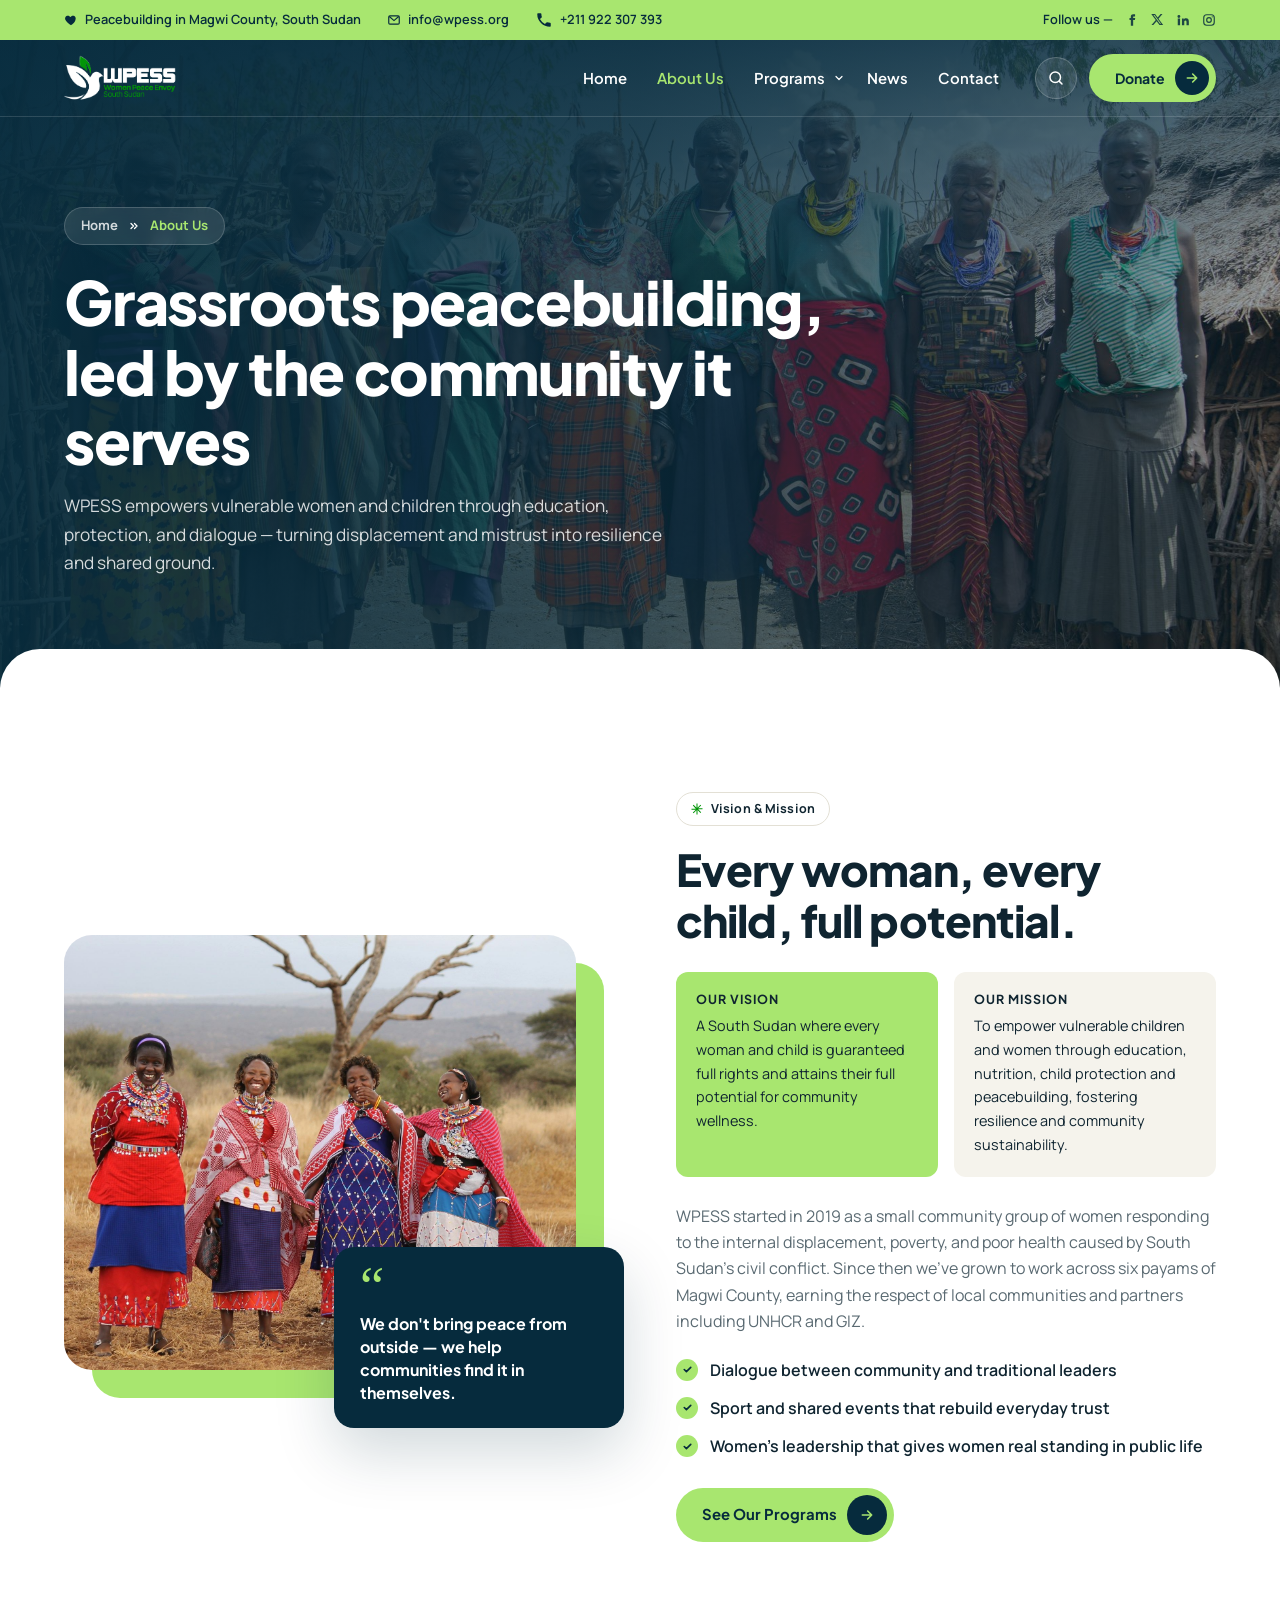
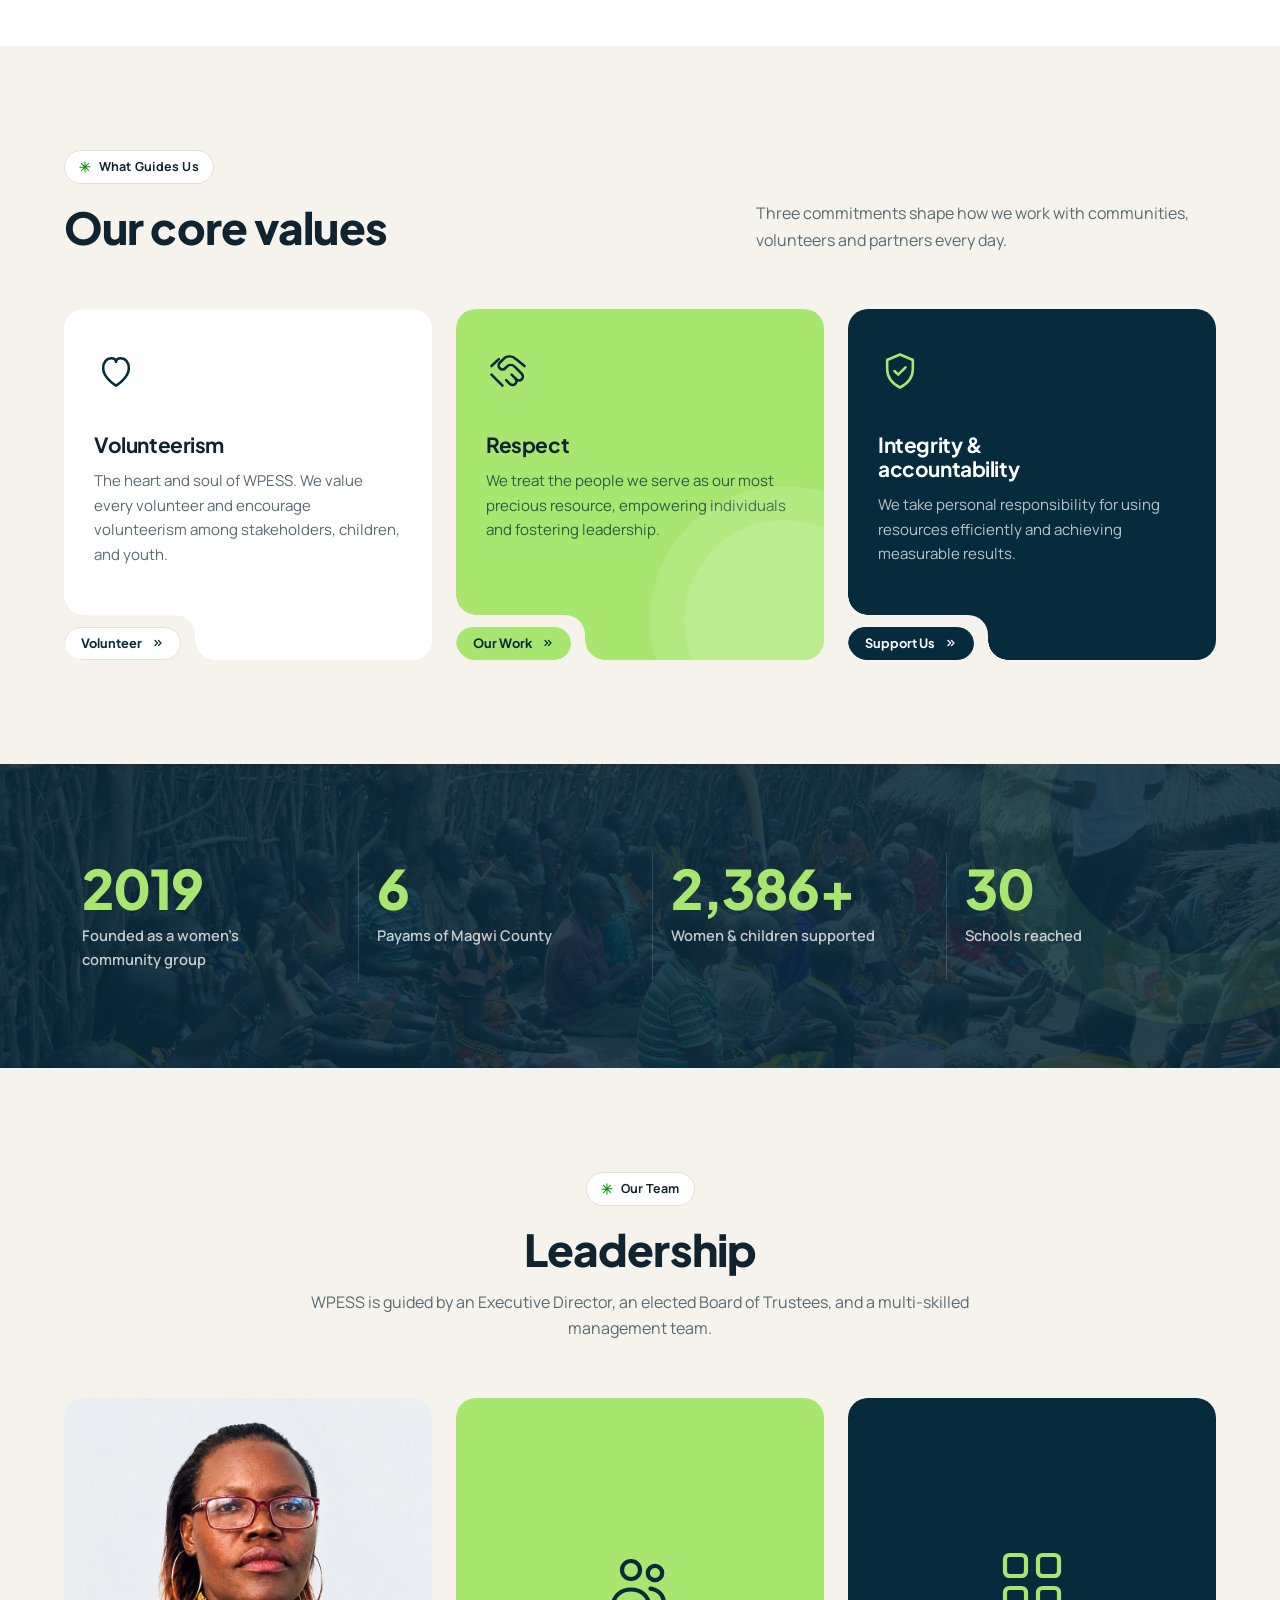
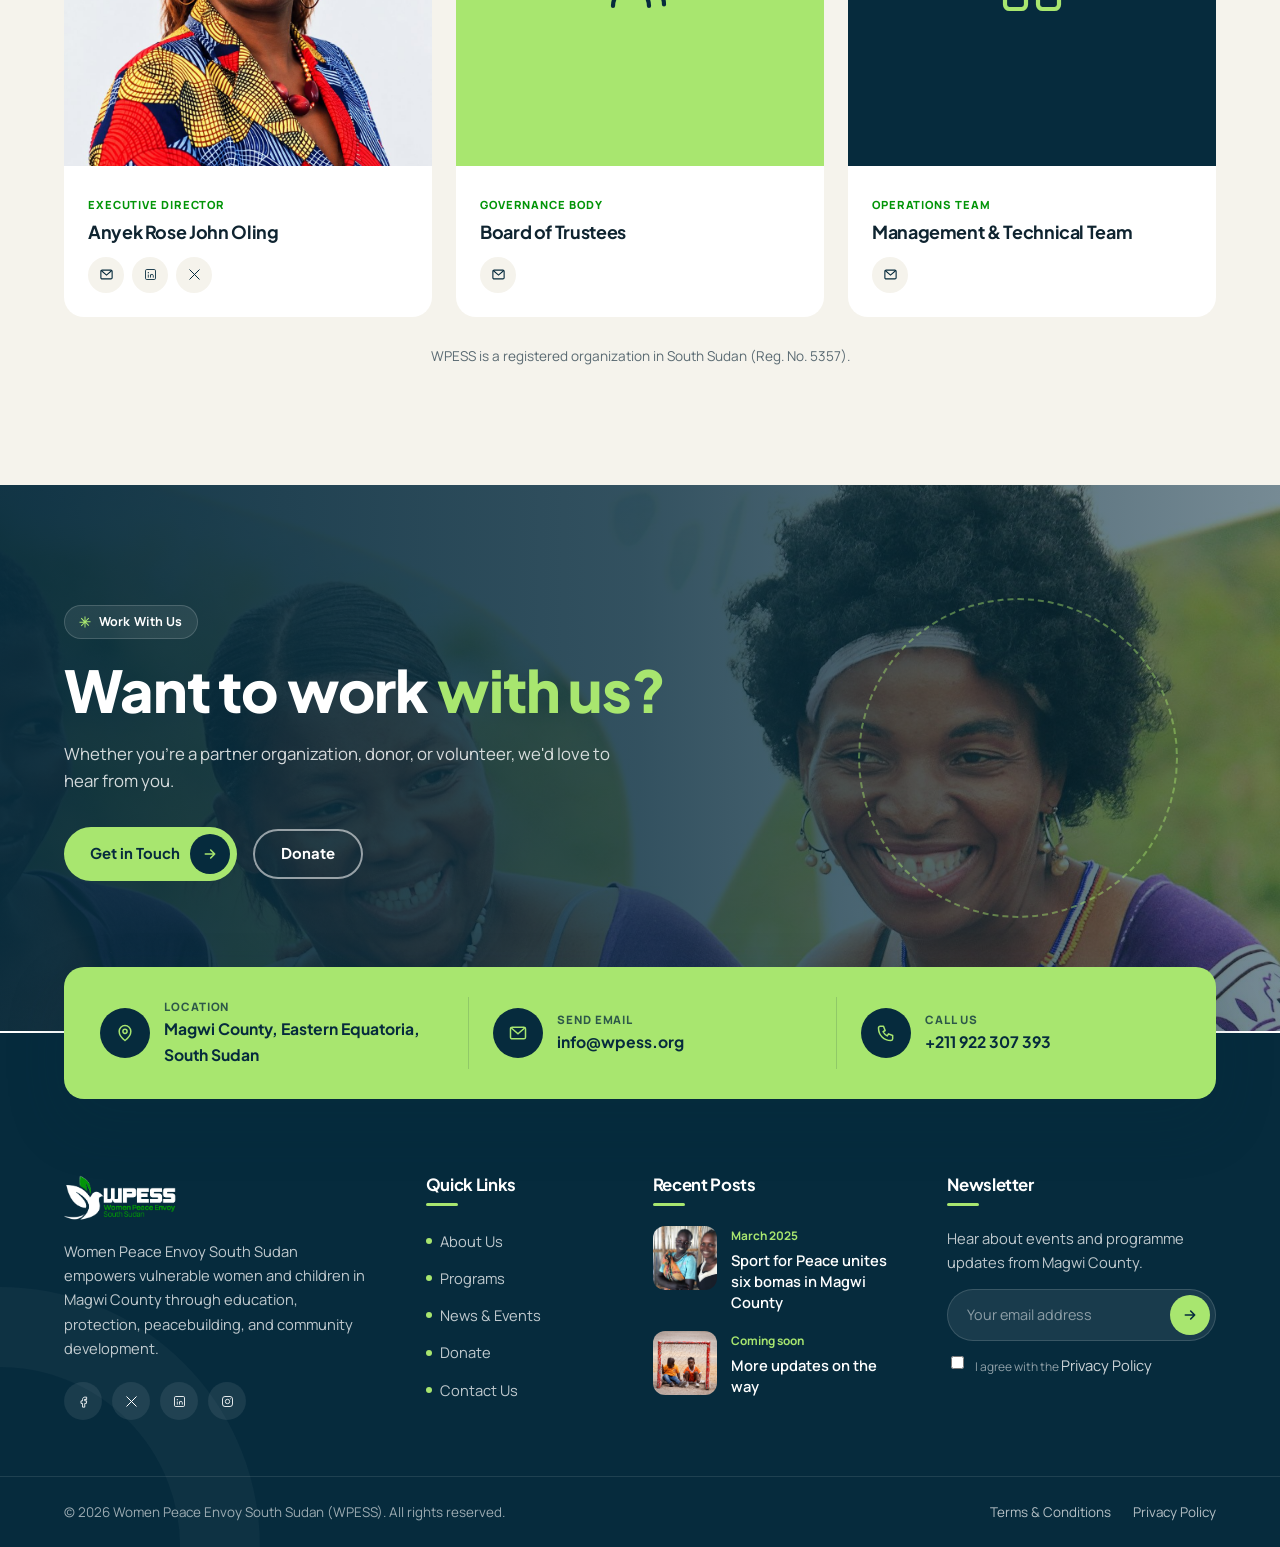
==== commit a4442f2b: "Remove the hero badge from the home page Drop the "Since 2019 / Grassroots peacebuilding in South Su" ====
--- a/about/index.html
+++ b/about/index.html
@@ -12,7 +12,7 @@
 <link rel="preconnect" href="https://fonts.googleapis.com" />
 <link rel="preconnect" href="https://fonts.gstatic.com" crossorigin />
 <link href="https://fonts.googleapis.com/css2?family=Manrope:wght@400;500;600;700;800&family=Plus+Jakarta+Sans:wght@600;700;800&display=swap" rel="stylesheet" />
-<link rel="stylesheet" href="/css/style.css?v=4" />
+<link rel="stylesheet" href="/css/style.css?v=5" />
 </head>
 <body>
 
--- a/css/style.css
+++ b/css/style.css
@@ -910,7 +910,7 @@
   border: 1px solid rgba(255, 255, 255, 0.18);
   backdrop-filter: blur(6px);
   -webkit-backdrop-filter: blur(6px);
-  padding: 6px 14px 6px 6px;
+  padding: 6px;
   border-radius: 999px;
   font-size: 0.8rem;
   font-weight: 600;
